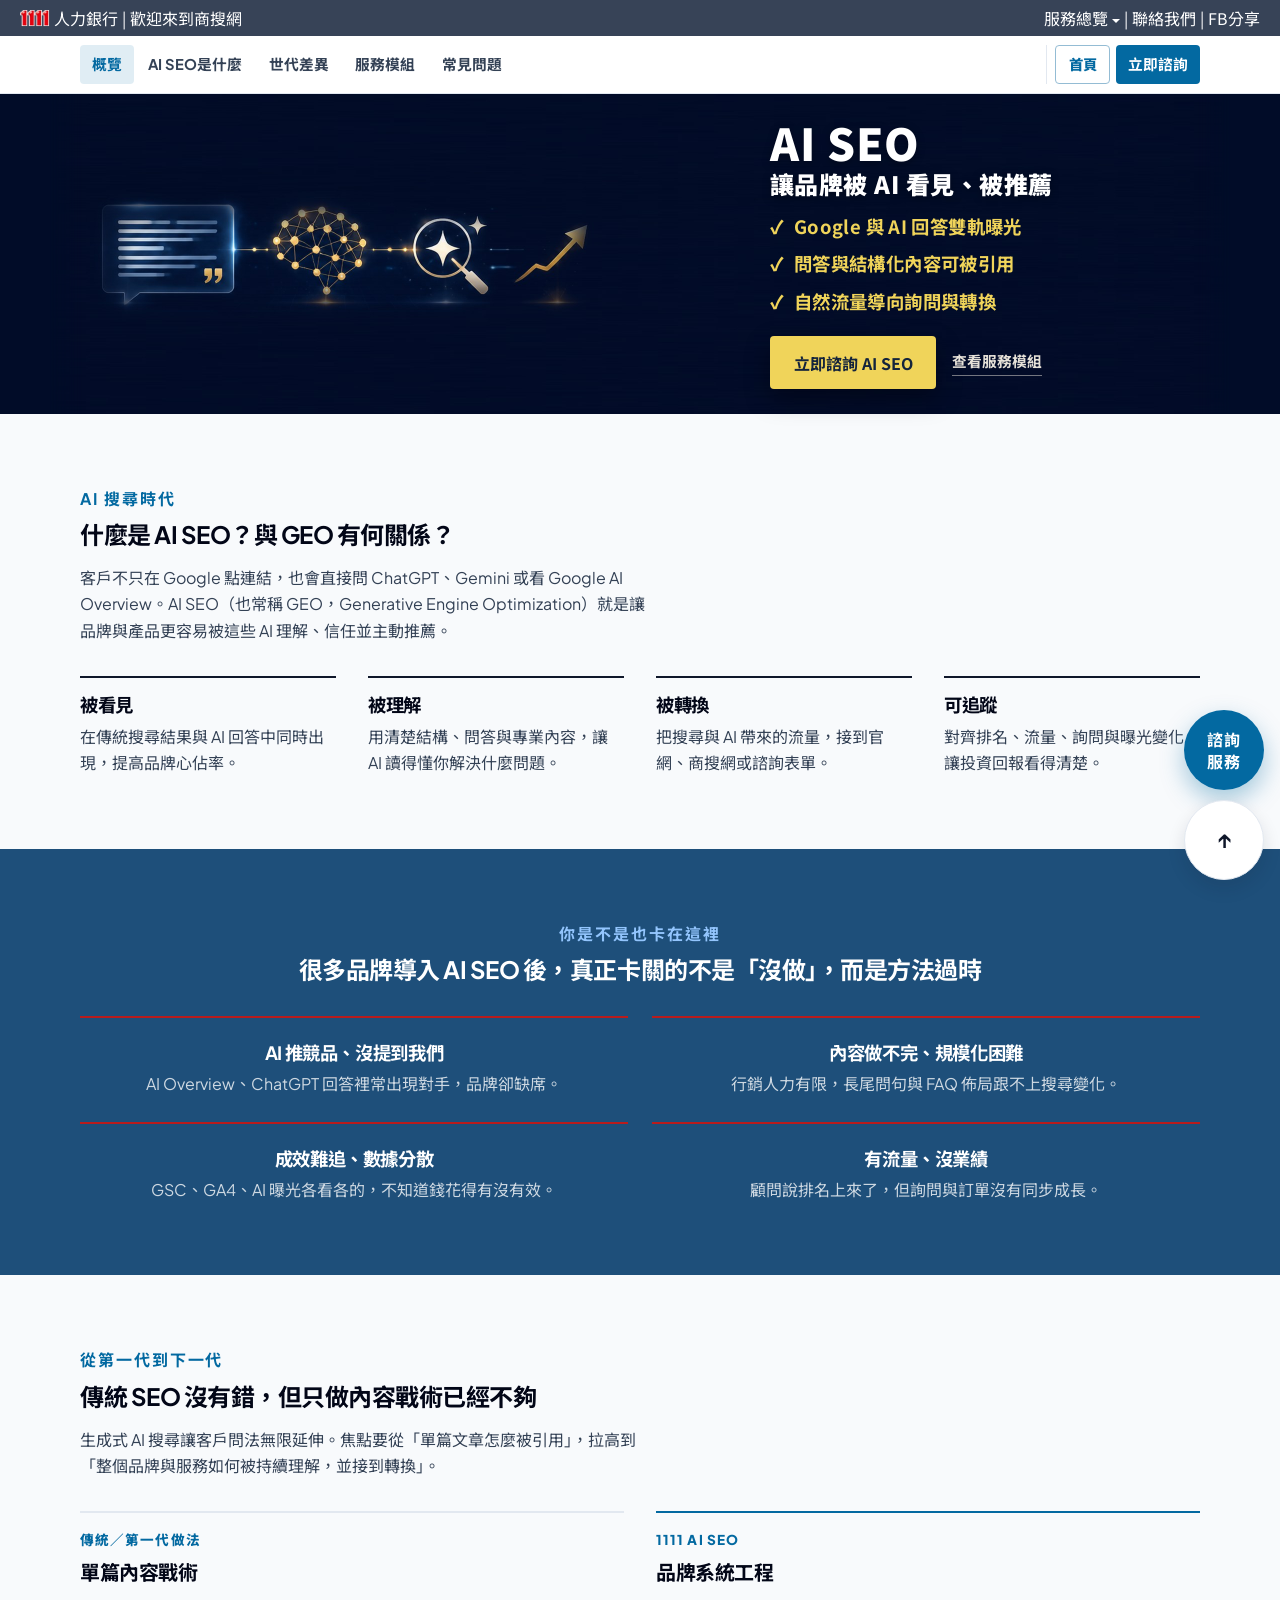
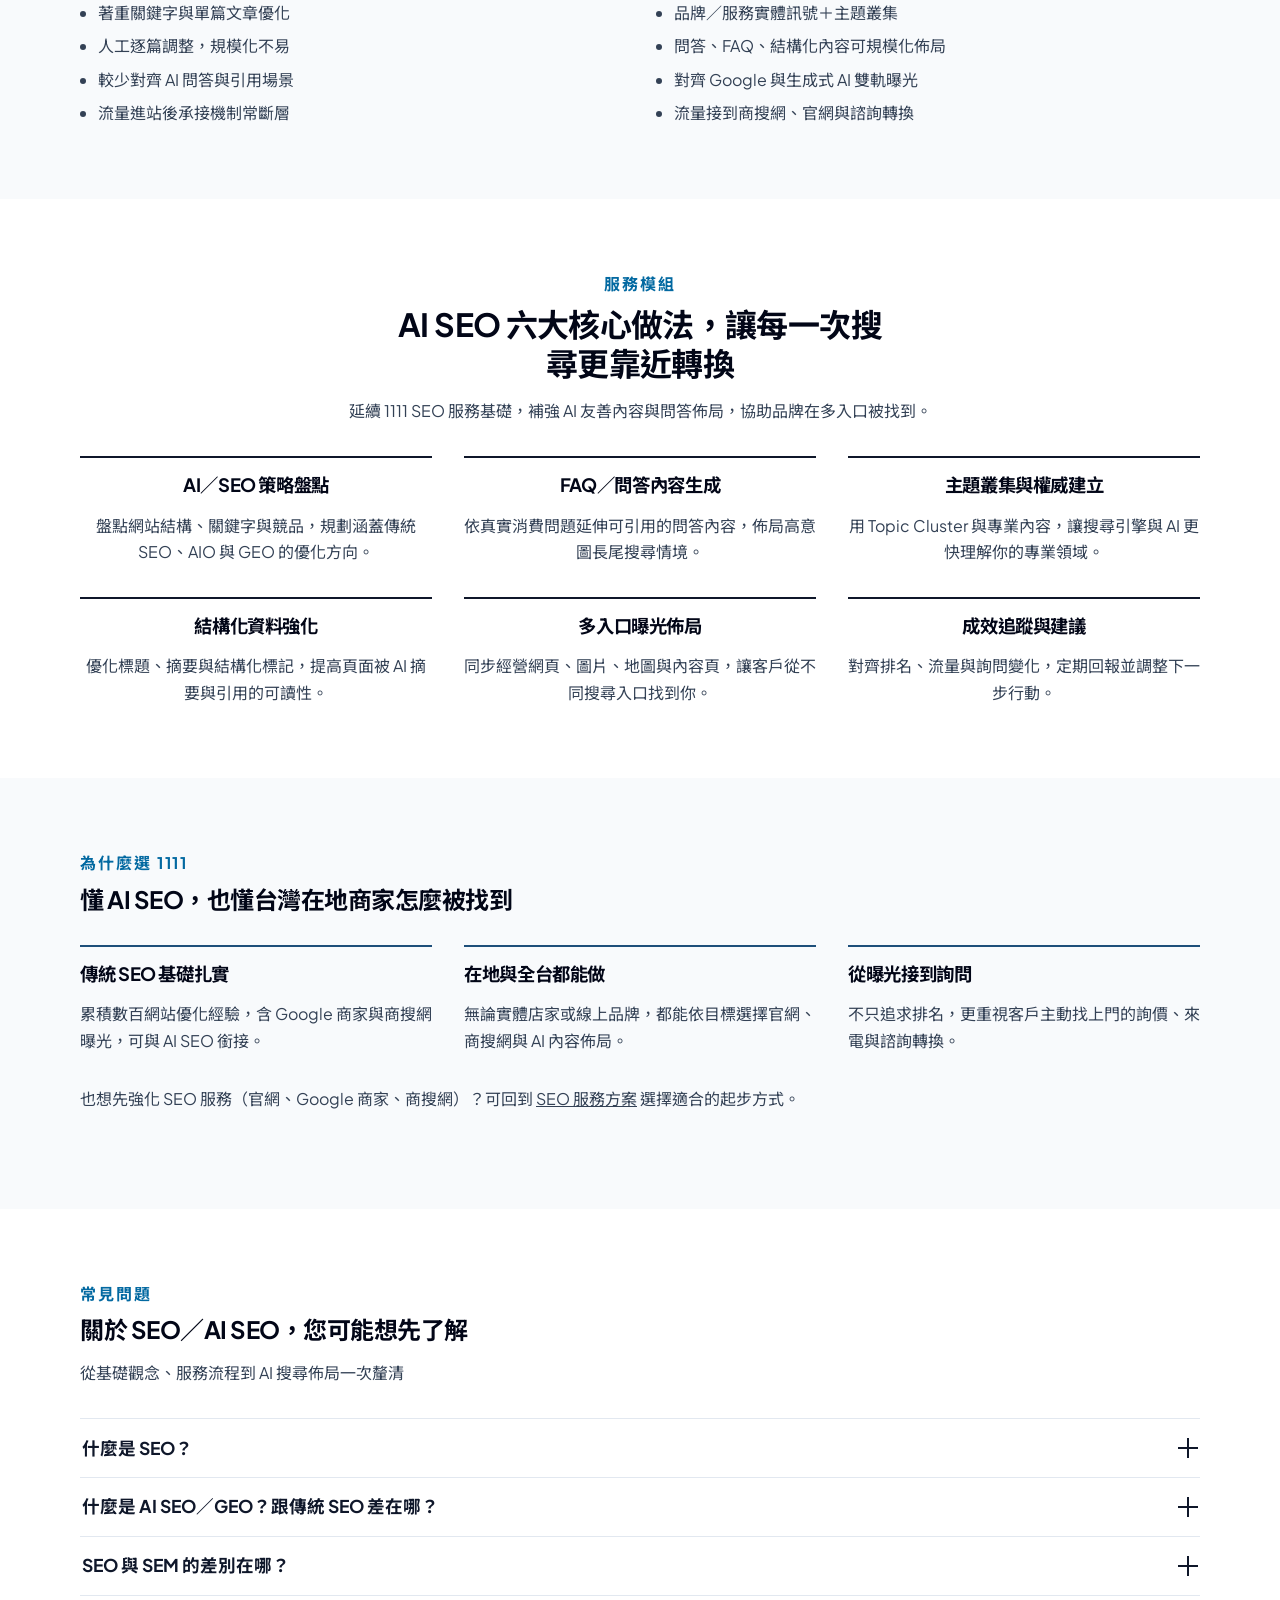
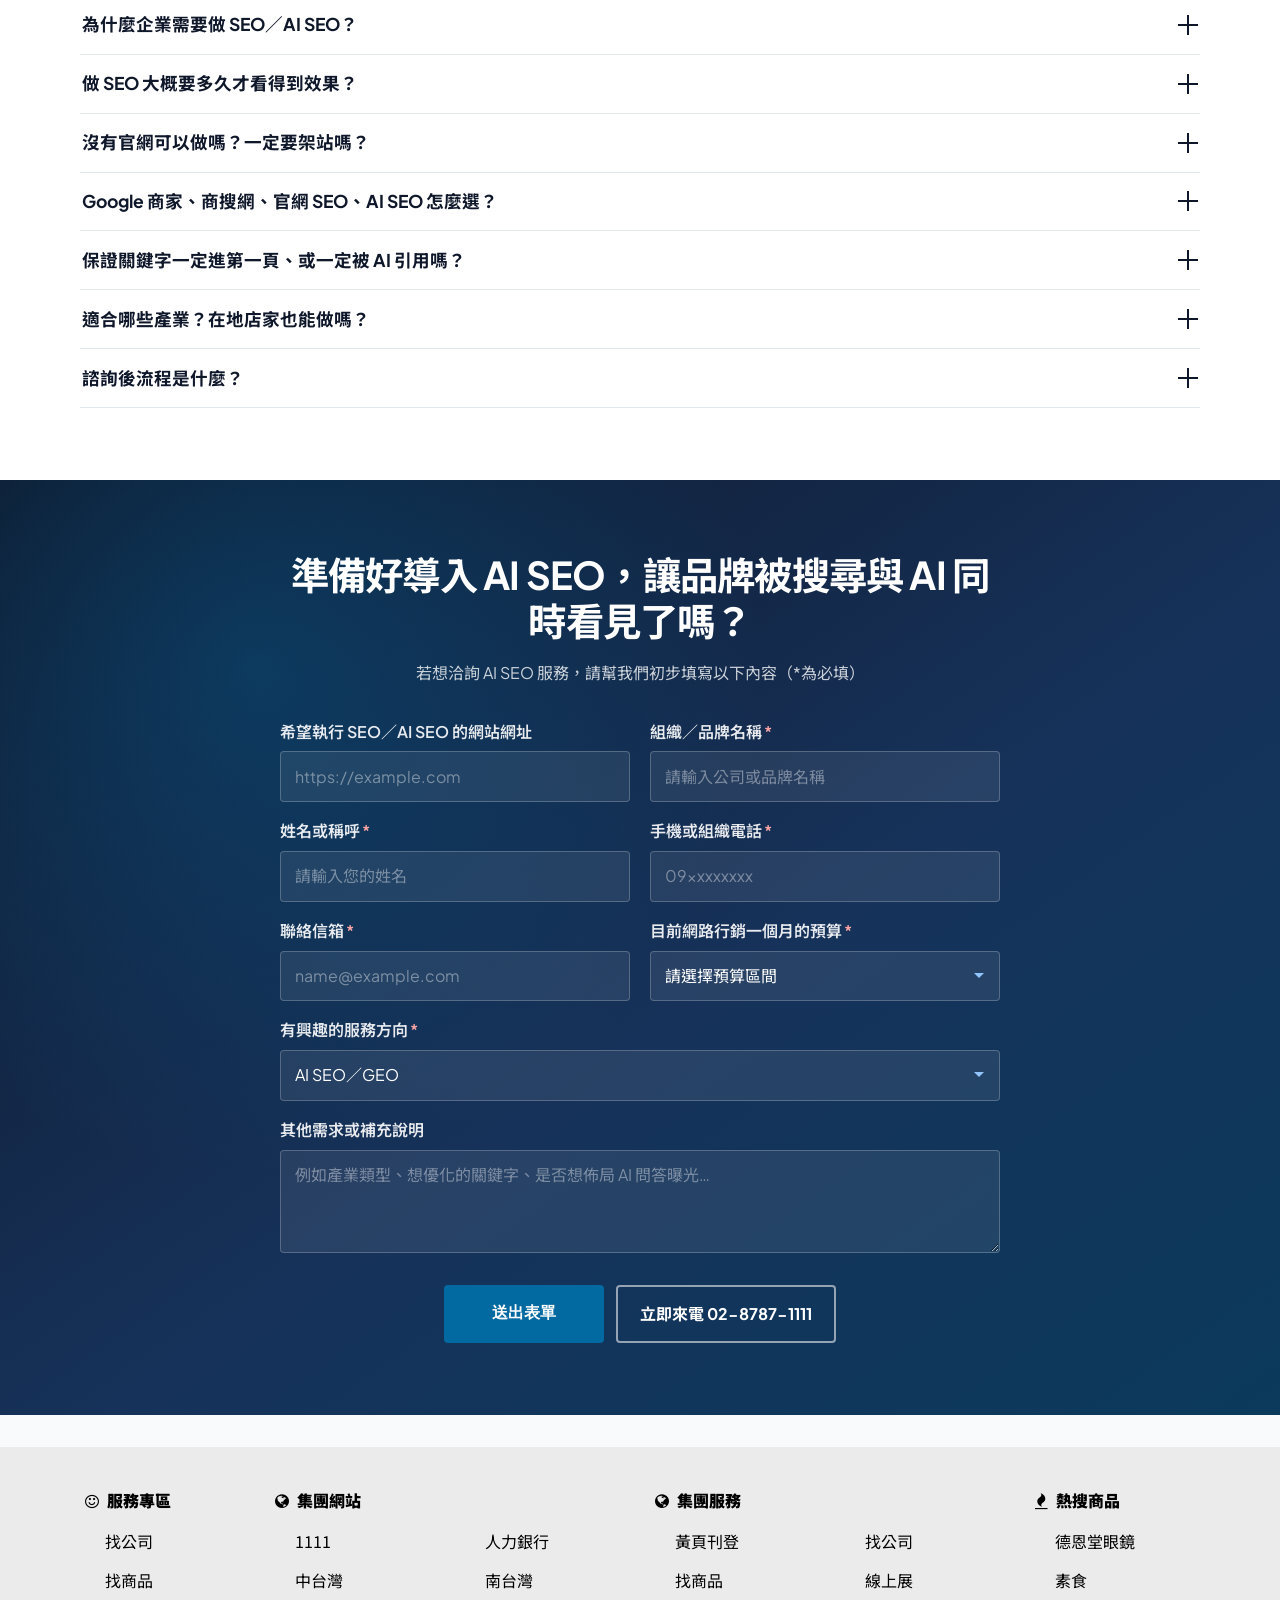
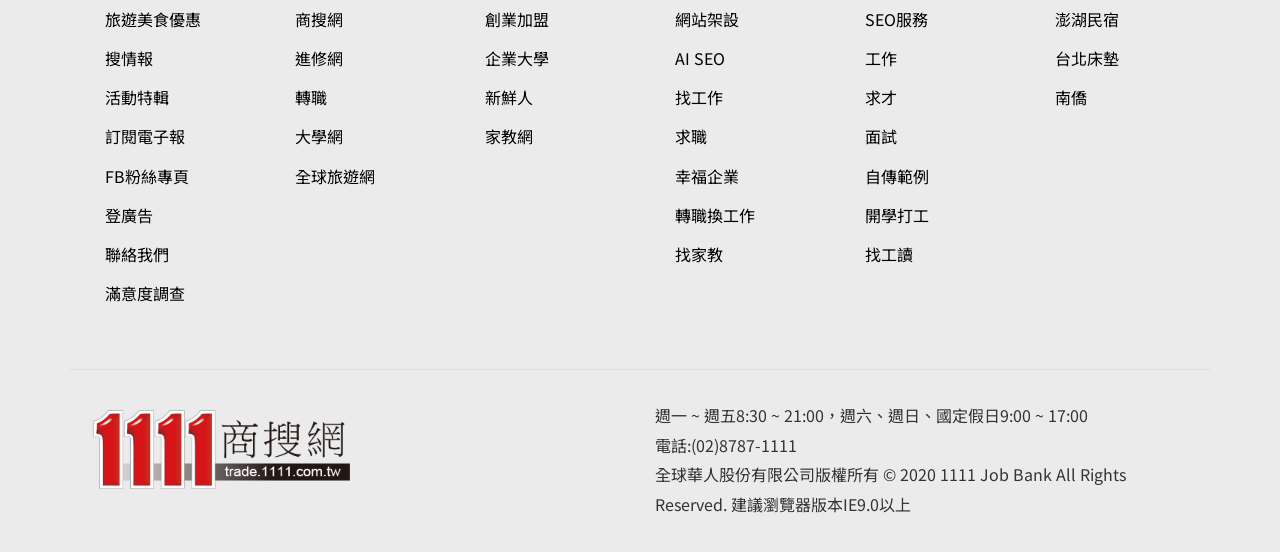
==== ai-seo.html @ 1b48c28c "Restore contact form recipients to Jerry and Tina. Co-authored-by: Cursor <cursoragent@cursor.com>" ====
<!DOCTYPE html>
<html lang="zh-Hant">
<head>
  <meta charset="UTF-8" />
  <meta name="viewport" content="width=device-width, initial-scale=1.0" />
  <title>1111 AI SEO｜讓品牌被 AI 看見、被推薦</title>
  <meta name="description" content="1111 AI SEO 服務：從 Google 搜尋到 ChatGPT、Gemini、AI Overview，協助品牌被理解、被引用與被推薦，並把自然流量轉成詢問與業績。" />
  <meta name="robots" content="index, follow, max-image-preview:large, max-snippet:-1, max-video-preview:-1" />
  <meta name="author" content="1111商搜網" />
  <link rel="canonical" href="https://trade.1111.com.tw/seo/ai-seo.html" />
  <link rel="icon" href="https://trade.1111.com.tw/seo/images/logo-1111.png" type="image/png" />
  <link rel="apple-touch-icon" href="https://trade.1111.com.tw/seo/images/logo-1111.png" />

  <meta property="og:locale" content="zh_TW" />
  <meta property="og:type" content="website" />
  <meta property="og:site_name" content="1111商搜網" />
  <meta property="og:url" content="https://trade.1111.com.tw/seo/ai-seo.html" />
  <meta property="og:title" content="1111 AI SEO｜讓品牌被 AI 看見、被推薦" />
  <meta property="og:description" content="1111 AI SEO 服務：從結構、內容到問答佈局，協助品牌在 AI 搜尋時代持續被理解與推薦。" />
  <meta property="og:image" content="https://trade.1111.com.tw/seo/images/og-aiseo.jpg" />
  <meta property="og:image:width" content="1200" />
  <meta property="og:image:height" content="630" />
  <meta property="og:image:alt" content="1111 AI SEO 服務" />

  <meta name="twitter:card" content="summary_large_image" />
  <meta name="twitter:title" content="1111 AI SEO｜讓品牌被 AI 看見、被推薦" />
  <meta name="twitter:description" content="1111 AI SEO 服務：從結構、內容到問答佈局，協助品牌在 AI 搜尋時代持續被理解與推薦。" />
  <meta name="twitter:image" content="https://trade.1111.com.tw/seo/images/og-aiseo.jpg" />

  <link rel="preconnect" href="https://fonts.googleapis.com" />
  <link rel="preconnect" href="https://fonts.gstatic.com" crossorigin />
  <link href="https://fonts.googleapis.com/css2?family=Noto+Sans+TC:wght@500;700;900&family=Plus+Jakarta+Sans:wght@400;500;600;700;800&display=swap" rel="stylesheet" />
  <link rel="stylesheet" href="https://cdnjs.cloudflare.com/ajax/libs/font-awesome/4.7.0/css/font-awesome.min.css" />
  <link rel="stylesheet" href="https://cdnjs.cloudflare.com/ajax/libs/animate.css/4.1.1/animate.min.css" />
  <link rel="stylesheet" href="css/styles.css?v=20260812-6" />
  <link rel="stylesheet" href="css/1111-chrome.css" />

  <script type="application/ld+json">
  {
    "@context": "https://schema.org",
    "@graph": [
      {
        "@type": "Organization",
        "@id": "https://trade.1111.com.tw/#organization",
        "name": "1111商搜網",
        "alternateName": "全球華人股份有限公司",
        "url": "https://trade.1111.com.tw/",
        "logo": {
          "@type": "ImageObject",
          "url": "https://trade.1111.com.tw/seo/images/1111_trade-black-logo.png"
        },
        "telephone": "+886-2-8787-1111",
        "sameAs": [
          "https://www.facebook.com/trade1111"
        ]
      },
      {
        "@type": "WebPage",
        "@id": "https://trade.1111.com.tw/seo/ai-seo.html#webpage",
        "url": "https://trade.1111.com.tw/seo/ai-seo.html",
        "name": "1111 AI SEO｜讓品牌被 AI 看見、被推薦",
        "description": "1111 AI SEO 服務：從 Google 搜尋到 ChatGPT、Gemini、AI Overview，協助品牌被理解、被引用與被推薦，並把自然流量轉成詢問與業績。",
        "isPartOf": {
          "@type": "WebSite",
          "@id": "https://trade.1111.com.tw/#website",
          "url": "https://trade.1111.com.tw/",
          "name": "1111商搜網"
        },
        "about": { "@id": "https://trade.1111.com.tw/seo/ai-seo.html#service" },
        "primaryImageOfPage": {
          "@type": "ImageObject",
          "url": "https://trade.1111.com.tw/seo/images/og-aiseo.jpg",
          "width": 1200,
          "height": 630
        },
        "inLanguage": "zh-Hant",
        "breadcrumb": { "@id": "https://trade.1111.com.tw/seo/ai-seo.html#breadcrumb" },
        "mainEntity": { "@id": "https://trade.1111.com.tw/seo/ai-seo.html#faq" }
      },
      {
        "@type": "Service",
        "@id": "https://trade.1111.com.tw/seo/ai-seo.html#service",
        "name": "1111 AI SEO 服務",
        "alternateName": ["AI SEO", "GEO", "生成式引擎優化"],
        "serviceType": "AI SEO／生成式引擎優化（GEO）",
        "description": "1111 AI SEO 服務協助品牌在 Google、ChatGPT、Gemini、AI Overview 等管道被理解與推薦，結合傳統 SEO 與問答、主題權威與結構化資料佈局。",
        "provider": { "@id": "https://trade.1111.com.tw/#organization" },
        "areaServed": {
          "@type": "Country",
          "name": "Taiwan"
        },
        "url": "https://trade.1111.com.tw/seo/ai-seo.html"
      },
      {
        "@type": "BreadcrumbList",
        "@id": "https://trade.1111.com.tw/seo/ai-seo.html#breadcrumb",
        "itemListElement": [
          {
            "@type": "ListItem",
            "position": 1,
            "name": "1111商搜網",
            "item": "https://trade.1111.com.tw/"
          },
          {
            "@type": "ListItem",
            "position": 2,
            "name": "SEO服務",
            "item": "https://trade.1111.com.tw/seo/"
          },
          {
            "@type": "ListItem",
            "position": 3,
            "name": "AI SEO",
            "item": "https://trade.1111.com.tw/seo/ai-seo.html"
          }
        ]
      },
      {
        "@type": "FAQPage",
        "@id": "https://trade.1111.com.tw/seo/ai-seo.html#faq",
        "mainEntity": [
          {
            "@type": "Question",
            "name": "什麼是 SEO？",
            "acceptedAnswer": {
              "@type": "Answer",
              "text": "SEO（Search Engine Optimization，搜尋引擎優化）是透過調整網站結構、內容與關鍵字策略，讓潛在客戶在 Google 等搜尋引擎輸入需求時，更容易找到你的網站或商家資訊。目標是提升自然曝光與詢問，而不是只靠付費廣告暫時出現。"
            }
          },
          {
            "@type": "Question",
            "name": "什麼是 AI SEO／GEO？跟傳統 SEO 差在哪？",
            "acceptedAnswer": {
              "@type": "Answer",
              "text": "傳統 SEO 著重 Google 等搜尋結果排名；AI SEO／GEO 則額外關注品牌是否被 ChatGPT、Gemini、Google AI Overview 等生成式回答理解與引用。實務上兩者互補：先打好結構與內容基礎，再補強問答、主題權威與可被 AI 讀懂的格式。"
            }
          },
          {
            "@type": "Question",
            "name": "SEO 與 SEM 的差別在哪？",
            "acceptedAnswer": {
              "@type": "Answer",
              "text": "SEO 著重自然搜尋排名，成效較偏中長期累積；SEM（Search Engine Marketing）通常指搜尋廣告等付費曝光，可較快出現在搜尋結果，但停止投放後流量也容易下降。實務上兩者常互補：SEM 負責短期曝光與測試關鍵字，SEO 負責長期穩定獲客。"
            }
          },
          {
            "@type": "Question",
            "name": "為什麼企業需要做 SEO／AI SEO？",
            "acceptedAnswer": {
              "@type": "Answer",
              "text": "當客戶主動搜尋產品、服務或在地店家時，排名靠前或被 AI 推薦的商家更容易被點擊與諮詢。這能降低對單一廣告渠道的依賴，讓有購買意圖的流量持續進來，也有助品牌建立專業可信度。"
            }
          },
          {
            "@type": "Question",
            "name": "做 SEO 大概要多久才看得到效果？",
            "acceptedAnswer": {
              "@type": "Answer",
              "text": "SEO 屬於中長期經營，多數網站在持續優化後約數週至數個月較容易觀察到排名與流量變化。AI 引用與提及同樣需要內容與結構累積。實際時程會依產業競爭、網站現況與關鍵字難度而異。"
            }
          },
          {
            "@type": "Question",
            "name": "沒有官網可以做嗎？一定要架站嗎？",
            "acceptedAnswer": {
              "@type": "Answer",
              "text": "可以。若尚無官網，可先從 1111 商搜網曝光、Google 商家經營起步；之後有需要再加購網站架設。有官網則能同步做官網 SEO 與 AI 友善內容佈局，讓品牌搜尋與產品關鍵字一起成長。"
            }
          },
          {
            "@type": "Question",
            "name": "Google 商家、商搜網、官網 SEO、AI SEO 怎麼選？",
            "acceptedAnswer": {
              "@type": "Answer",
              "text": "Google 商家偏在地搜尋與地圖曝光；商搜網適合在 1111 生態被潛在客戶找到；官網 SEO 著重站內結構與關鍵字布局；AI SEO 補強生成式搜尋的可理解與可引用性。有實體據點可優先考慮含 Google 商家的方案；想搶 AI 回答能見度則可再評估 AI SEO。不確定時，諮詢後我們會依目標建議。"
            }
          },
          {
            "@type": "Question",
            "name": "保證關鍵字一定進第一頁、或一定被 AI 引用嗎？",
            "acceptedAnswer": {
              "@type": "Answer",
              "text": "部分傳統 SEO 方案會約定一定組數的關鍵字優化，並在雙方確認條件下，保證至少一組進入第一頁。搜尋排名與 AI 引用仍受競爭與演算法影響，實際服務內容與保證範圍以雙方確認為準。我們會先評估可行性，再與您對齊期待。"
            }
          },
          {
            "@type": "Question",
            "name": "適合哪些產業？在地店家也能做嗎？",
            "acceptedAnswer": {
              "@type": "Answer",
              "text": "適用機械設備、餐飲食品、牙醫醫美、運輸租車等多種產業。有實體據點的在地商家也很適合，可透過 Google 商家與在地搜尋曝光，並視需求補強 FAQ／知識型內容，讓附近客戶與 AI 使用者都能找到您。"
            }
          },
          {
            "@type": "Question",
            "name": "諮詢後流程是什麼？",
            "acceptedAnswer": {
              "@type": "Answer",
              "text": "送出表單或來電後，顧問會與您聯繫，了解產業、目標與網站現況，再建議適合的傳統 SEO、AI SEO 或整合方向。確認服務內容後即可進入執行與追蹤階段。"
            }
          }
        ]
      }
    ]
  }
  </script>
</head>
<body>
  <div class="blackbar container-fluid d-block d-sm-none">
    <div class="row justify-content-end align-items-center">
      <ul>
        <li><span><a href="https://trade.1111.com.tw/Login.aspx">會員登入</a></span></li>
        <li><span><a class="dropdown-item disabled">&nbsp;|&nbsp;</a></span></li>
        <li><span><a href="https://trade.1111.com.tw/Reg.aspx">加入會員</a></span></li>
      </ul>
    </div>
  </div>
  <div class="blackbar container-fluid d-none d-sm-block">
    <div class="row justify-content-between align-items-center">
      <p>
        <a href="https://www.1111.com.tw/" title="1111人力銀行" target="_blank" rel="noopener">
          <img src="images/1111_head-logo.png" title="1111人力銀行" alt="1111人力銀行" />
          <span>人力銀行</span>
        </a>
        <span>&nbsp;|&nbsp;歡迎來到<a href="https://trade.1111.com.tw/" target="_self">商搜網</a></span>
      </p>
      <ul>
        <li class="nav-item dropdown">
          <a class="nav-link dropdown-toggle" href="#" id="navbardrop" data-toggle="dropdown" aria-haspopup="true" aria-expanded="false">服務總覽</a>
          <div class="dropdown-menu" aria-labelledby="navbardrop">
            <a class="dropdown-header">商搜推薦</a>
            <a class="dropdown-item" href="https://trade.1111.com.tw/company.aspx">找公司</a>
            <a class="dropdown-item" href="https://trade.1111.com.tw/goods.aspx">找商品</a>
            <a class="dropdown-item" href="https://trade.1111.com.tw/NewsList.aspx">搜情報</a>
            <a class="dropdown-item" href="https://trade.1111.com.tw/Events.aspx">活動特輯</a>
            <a class="dropdown-item" href="https://trade.1111.com.tw/Login.aspx">廠商登入</a>
            <a class="dropdown-item" href="https://trade.1111.com.tw/Reg.aspx">廠商註冊</a>
            <a class="dropdown-item" href="https://www.1111.com.tw/talents/epaper/ePaperIntro.asp?epaperNo=6">訂閱電子報</a>
            <a class="dropdown-item" href="https://docs.google.com/forms/d/1Bm0TAOIRC0gWYsR9g8ffPAaGZcdRbR0TsGsvaoNr2Gg/viewform?c=0&amp;w=1">滿意度調查</a>
            <a class="dropdown-item ad-link" href="https://trade.1111.com.tw/AD/TradeAD_Home1.aspx">登廣告</a>
          </div>
        </li>
        <li>&nbsp;|&nbsp;<span><a href="https://trade.1111.com.tw/ContactUs" target="_self">聯絡我們</a></span></li>
        <li>&nbsp;|&nbsp;<span><a href="javascript:void(0);" id="fb-share" target="_self">FB分享</a></span></li>
      </ul>
    </div>
  </div>

  <nav class="page-nav" aria-label="頁面導覽">
    <div class="page-nav__inner">
      <div class="page-nav__sections" aria-label="本頁區塊">
        <a class="page-nav__link page-nav__link--desktop-only is-active" href="#top">概覽</a>
        <a class="page-nav__link" href="#what">AI SEO是什麼</a>
        <a class="page-nav__link page-nav__link--desktop-only" href="#evolve">世代差異</a>
        <a class="page-nav__link page-nav__link--desktop-only" href="#modules">服務模組</a>
        <a class="page-nav__link" href="#faq">常見問題</a>
      </div>
      <div class="page-nav__aside">
        <a class="page-nav__page" href="index.html">首頁</a>
        <a class="page-nav__link page-nav__link--cta" href="#contact">立即諮詢</a>
      </div>
    </div>
  </nav>

  <section class="hero hero--aiseo" id="top" aria-labelledby="hero-title">
    <div class="hero__frame">
      <div class="hero__visual">
        <img
          class="hero__img"
          src="images/hero-aiseo.jpg"
          alt="1111 AI SEO：讓品牌在Google與AI回答中被看見、被推薦"
          width="2360"
          height="640"
          fetchpriority="high"
          decoding="async"
        />
      </div>
      <div class="hero__copy">
        <h1 id="hero-title" class="animate__animated animate__fadeInDown" style="--animate-duration:0.7s;--animate-delay:0.1s">
          <span class="hero__title-main">AI SEO</span>
          <span class="hero__title-sub">讓品牌被 AI 看見、被推薦</span>
        </h1>
        <ul class="hero__benefits animate__animated animate__fadeInUp" style="--animate-duration:0.7s;--animate-delay:0.25s">
          <li>Google 與 AI 回答雙軌曝光</li>
          <li>問答與結構化內容可被引用</li>
          <li>自然流量導向詢問與轉換</li>
        </ul>
        <div class="hero__cta animate__animated animate__fadeInUp" style="--animate-duration:0.7s;--animate-delay:0.4s">
          <a class="btn btn--primary" href="#contact">立即諮詢 AI SEO</a>
          <a class="hero__cta-link hero__cta-link--desktop-only" href="#modules">查看服務模組</a>
          <a class="hero__cta-link hero__cta-link--mobile-only" href="#faq">常見問題</a>
        </div>
      </div>
    </div>
  </section>

  <section class="section" id="what" aria-labelledby="what-title">
    <div class="container">
      <p class="eyebrow reveal" data-animate="fadeInUp">AI 搜尋時代</p>
      <h2 id="what-title" class="reveal" data-animate="fadeInUp" data-delay="0.08s">什麼是 AI SEO？與 GEO 有何關係？</h2>
      <p class="section__sub reveal" data-animate="fadeInUp" data-delay="0.12s">客戶不只在 Google 點連結，也會直接問 ChatGPT、Gemini 或看 Google AI Overview。AI SEO（也常稱 GEO，Generative Engine Optimization）就是讓品牌與產品更容易被這些 AI 理解、信任並主動推薦。</p>
      <div class="pillars__grid">
        <article class="pillar reveal" data-animate="fadeInUp" data-delay="0s">
          <h3>被看見</h3>
          <p>在傳統搜尋結果與 AI 回答中同時出現，提高品牌心佔率。</p>
        </article>
        <article class="pillar reveal" data-animate="fadeInUp" data-delay="0.1s">
          <h3>被理解</h3>
          <p>用清楚結構、問答與專業內容，讓 AI 讀得懂你解決什麼問題。</p>
        </article>
        <article class="pillar reveal" data-animate="fadeInUp" data-delay="0.2s">
          <h3>被轉換</h3>
          <p>把搜尋與 AI 帶來的流量，接到官網、商搜網或諮詢表單。</p>
        </article>
        <article class="pillar reveal" data-animate="fadeInUp" data-delay="0.3s">
          <h3>可追蹤</h3>
          <p>對齊排名、流量、詢問與曝光變化，讓投資回報看得清楚。</p>
        </article>
      </div>
    </div>
  </section>

  <section class="section logos" id="pain" aria-labelledby="pain-title">
    <div class="container">
      <p class="eyebrow reveal" data-animate="fadeInUp" style="color:#93c5fd">你是不是也卡在這裡</p>
      <h2 id="pain-title" class="reveal" data-animate="fadeInUp" data-delay="0.08s">很多品牌導入 AI SEO 後，真正卡關的不是「沒做」，而是方法過時</h2>
      <div class="pain-grid">
        <article class="pain-card reveal" data-animate="fadeInUp" data-delay="0s">
          <h3>AI 推競品、沒提到我們</h3>
          <p>AI Overview、ChatGPT 回答裡常出現對手，品牌卻缺席。</p>
        </article>
        <article class="pain-card reveal" data-animate="fadeInUp" data-delay="0.08s">
          <h3>內容做不完、規模化困難</h3>
          <p>行銷人力有限，長尾問句與 FAQ 佈局跟不上搜尋變化。</p>
        </article>
        <article class="pain-card reveal" data-animate="fadeInUp" data-delay="0.16s">
          <h3>成效難追、數據分散</h3>
          <p>GSC、GA4、AI 曝光各看各的，不知道錢花得有沒有效。</p>
        </article>
        <article class="pain-card reveal" data-animate="fadeInUp" data-delay="0.24s">
          <h3>有流量、沒業績</h3>
          <p>顧問說排名上來了，但詢問與訂單沒有同步成長。</p>
        </article>
      </div>
    </div>
  </section>

  <section class="section section--desktop-only" id="evolve" aria-labelledby="evolve-title">
    <div class="container">
      <p class="eyebrow reveal" data-animate="fadeInUp">從第一代到下一代</p>
      <h2 id="evolve-title" class="reveal" data-animate="fadeInUp" data-delay="0.08s">傳統 SEO 沒有錯，但只做內容戰術已經不夠</h2>
      <p class="section__sub reveal" data-animate="fadeInUp" data-delay="0.12s">生成式 AI 搜尋讓客戶問法無限延伸。焦點要從「單篇文章怎麼被引用」，拉高到「整個品牌與服務如何被持續理解，並接到轉換」。</p>
      <div class="compare">
        <div class="compare__col reveal" data-animate="fadeInUp" data-delay="0s">
          <p class="compare__label">傳統／第一代做法</p>
          <h3>單篇內容戰術</h3>
          <ul>
            <li>著重關鍵字與單篇文章優化</li>
            <li>人工逐篇調整，規模化不易</li>
            <li>較少對齊 AI 問答與引用場景</li>
            <li>流量進站後承接機制常斷層</li>
          </ul>
        </div>
        <div class="compare__col compare__col--next reveal" data-animate="fadeInUp" data-delay="0.1s">
          <p class="compare__label">1111 AI SEO</p>
          <h3>品牌系統工程</h3>
          <ul>
            <li>品牌／服務實體訊號＋主題叢集</li>
            <li>問答、FAQ、結構化內容可規模化佈局</li>
            <li>對齊 Google 與生成式 AI 雙軌曝光</li>
            <li>流量接到商搜網、官網與諮詢轉換</li>
          </ul>
        </div>
      </div>
    </div>
  </section>

  <section class="section stats section--desktop-only" id="modules" aria-labelledby="modules-title">
    <div class="container">
      <p class="eyebrow reveal" data-animate="fadeInUp">服務模組</p>
      <h2 id="modules-title" class="reveal" data-animate="fadeInUp" data-delay="0.08s">AI SEO 六大核心做法，讓每一次搜尋更靠近轉換</h2>
      <p class="section__sub reveal" data-animate="fadeInUp" data-delay="0.12s">延續 1111 SEO 服務基礎，補強 AI 友善內容與問答佈局，協助品牌在多入口被找到。</p>
      <div class="module-grid">
        <article class="module reveal" data-animate="fadeInUp" data-delay="0s">
          <h3>AI／SEO 策略盤點</h3>
          <p>盤點網站結構、關鍵字與競品，規劃涵蓋傳統 SEO、AIO 與 GEO 的優化方向。</p>
        </article>
        <article class="module reveal" data-animate="fadeInUp" data-delay="0.06s">
          <h3>FAQ／問答內容生成</h3>
          <p>依真實消費問題延伸可引用的問答內容，佈局高意圖長尾搜尋情境。</p>
        </article>
        <article class="module reveal" data-animate="fadeInUp" data-delay="0.12s">
          <h3>主題叢集與權威建立</h3>
          <p>用 Topic Cluster 與專業內容，讓搜尋引擎與 AI 更快理解你的專業領域。</p>
        </article>
        <article class="module reveal" data-animate="fadeInUp" data-delay="0.18s">
          <h3>結構化資料強化</h3>
          <p>優化標題、摘要與結構化標記，提高頁面被 AI 摘要與引用的可讀性。</p>
        </article>
        <article class="module reveal" data-animate="fadeInUp" data-delay="0.24s">
          <h3>多入口曝光佈局</h3>
          <p>同步經營網頁、圖片、地圖與內容頁，讓客戶從不同搜尋入口找到你。</p>
        </article>
        <article class="module reveal" data-animate="fadeInUp" data-delay="0.3s">
          <h3>成效追蹤與建議</h3>
          <p>對齊排名、流量與詢問變化，定期回報並調整下一步行動。</p>
        </article>
      </div>
    </div>
  </section>

  <section class="section section--desktop-only" id="why" aria-labelledby="why-title">
    <div class="container">
      <p class="eyebrow reveal" data-animate="fadeInUp">為什麼選 1111</p>
      <h2 id="why-title" class="reveal" data-animate="fadeInUp" data-delay="0.08s">懂 AI SEO，也懂台灣在地商家怎麼被找到</h2>
      <div class="why-grid">
        <article class="why-item reveal" data-animate="fadeInUp" data-delay="0s">
          <h3>傳統 SEO 基礎扎實</h3>
          <p>累積數百網站優化經驗，含 Google 商家與商搜網曝光，可與 AI SEO 銜接。</p>
        </article>
        <article class="why-item reveal" data-animate="fadeInUp" data-delay="0.1s">
          <h3>在地與全台都能做</h3>
          <p>無論實體店家或線上品牌，都能依目標選擇官網、商搜網與 AI 內容佈局。</p>
        </article>
        <article class="why-item reveal" data-animate="fadeInUp" data-delay="0.2s">
          <h3>從曝光接到詢問</h3>
          <p>不只追求排名，更重視客戶主動找上門的詢價、來電與諮詢轉換。</p>
        </article>
      </div>
      <p class="plans__footnote reveal" data-animate="fadeInUp" style="margin-top:2rem">
        也想先強化 SEO 服務（官網、Google 商家、商搜網）？可回到
        <a href="index.html#plans">SEO 服務方案</a>
        選擇適合的起步方式。
      </p>
    </div>
  </section>

  <section class="section faq" id="faq" aria-labelledby="faq-title">
    <div class="container">
      <p class="eyebrow reveal" data-animate="fadeInUp">常見問題</p>
      <h2 id="faq-title" class="reveal" data-animate="fadeInUp" data-delay="0.08s">關於 SEO／AI SEO，您可能想先了解</h2>
      <p class="section__sub reveal" data-animate="fadeInUp" data-delay="0.12s">從基礎觀念、服務流程到 AI 搜尋佈局一次釐清</p>

      <div class="faq__list reveal" data-animate="fadeInUp" data-delay="0.16s" data-accordion>
        <div class="faq__item">
          <h3 class="faq__q">
            <button type="button" class="faq__btn" id="faq-btn-1" aria-expanded="false" aria-controls="faq-panel-1">
              <span>什麼是 SEO？</span>
              <span class="faq__icon" aria-hidden="true"></span>
            </button>
          </h3>
          <div class="faq__panel" id="faq-panel-1" role="region" aria-labelledby="faq-btn-1" hidden>
            <div class="faq__a">
              <p>SEO（Search Engine Optimization，搜尋引擎優化）是透過調整網站結構、內容與關鍵字策略，讓潛在客戶在 Google 等搜尋引擎輸入需求時，更容易找到你的網站或商家資訊。目標是提升自然曝光與詢問，而不是只靠付費廣告暫時出現。</p>
            </div>
          </div>
        </div>

        <div class="faq__item">
          <h3 class="faq__q">
            <button type="button" class="faq__btn" id="faq-btn-2" aria-expanded="false" aria-controls="faq-panel-2">
              <span>什麼是 AI SEO／GEO？跟傳統 SEO 差在哪？</span>
              <span class="faq__icon" aria-hidden="true"></span>
            </button>
          </h3>
          <div class="faq__panel" id="faq-panel-2" role="region" aria-labelledby="faq-btn-2" hidden>
            <div class="faq__a">
              <p>傳統 SEO 著重 Google 等搜尋結果排名；AI SEO／GEO 則額外關注品牌是否被 ChatGPT、Gemini、Google AI Overview 等生成式回答理解與引用。實務上兩者互補：先打好結構與內容基礎，再補強問答、主題權威與可被 AI 讀懂的格式。</p>
            </div>
          </div>
        </div>

        <div class="faq__item">
          <h3 class="faq__q">
            <button type="button" class="faq__btn" id="faq-btn-3" aria-expanded="false" aria-controls="faq-panel-3">
              <span>SEO 與 SEM 的差別在哪？</span>
              <span class="faq__icon" aria-hidden="true"></span>
            </button>
          </h3>
          <div class="faq__panel" id="faq-panel-3" role="region" aria-labelledby="faq-btn-3" hidden>
            <div class="faq__a">
              <p>SEO 著重自然搜尋排名，成效較偏中長期累積；SEM（Search Engine Marketing）通常指搜尋廣告等付費曝光，可較快出現在搜尋結果，但停止投放後流量也容易下降。實務上兩者常互補：SEM 負責短期曝光與測試關鍵字，SEO 負責長期穩定獲客。</p>
            </div>
          </div>
        </div>

        <div class="faq__item">
          <h3 class="faq__q">
            <button type="button" class="faq__btn" id="faq-btn-4" aria-expanded="false" aria-controls="faq-panel-4">
              <span>為什麼企業需要做 SEO／AI SEO？</span>
              <span class="faq__icon" aria-hidden="true"></span>
            </button>
          </h3>
          <div class="faq__panel" id="faq-panel-4" role="region" aria-labelledby="faq-btn-4" hidden>
            <div class="faq__a">
              <p>當客戶主動搜尋產品、服務或在地店家時，排名靠前或被 AI 推薦的商家更容易被點擊與諮詢。這能降低對單一廣告渠道的依賴，讓有購買意圖的流量持續進來，也有助品牌建立專業可信度。</p>
            </div>
          </div>
        </div>

        <div class="faq__item">
          <h3 class="faq__q">
            <button type="button" class="faq__btn" id="faq-btn-5" aria-expanded="false" aria-controls="faq-panel-5">
              <span>做 SEO 大概要多久才看得到效果？</span>
              <span class="faq__icon" aria-hidden="true"></span>
            </button>
          </h3>
          <div class="faq__panel" id="faq-panel-5" role="region" aria-labelledby="faq-btn-5" hidden>
            <div class="faq__a">
              <p>SEO 屬於中長期經營，多數網站在持續優化後約數週至數個月較容易觀察到排名與流量變化。AI 引用與提及同樣需要內容與結構累積。實際時程會依產業競爭、網站現況與關鍵字難度而異。</p>
            </div>
          </div>
        </div>

        <div class="faq__item">
          <h3 class="faq__q">
            <button type="button" class="faq__btn" id="faq-btn-6" aria-expanded="false" aria-controls="faq-panel-6">
              <span>沒有官網可以做嗎？一定要架站嗎？</span>
              <span class="faq__icon" aria-hidden="true"></span>
            </button>
          </h3>
          <div class="faq__panel" id="faq-panel-6" role="region" aria-labelledby="faq-btn-6" hidden>
            <div class="faq__a">
              <p>可以。若尚無官網，可先從 1111 商搜網曝光、Google 商家經營起步；之後有需要再加購網站架設。有官網則能同步做官網 SEO 與 AI 友善內容佈局，讓品牌搜尋與產品關鍵字一起成長。</p>
            </div>
          </div>
        </div>

        <div class="faq__item">
          <h3 class="faq__q">
            <button type="button" class="faq__btn" id="faq-btn-7" aria-expanded="false" aria-controls="faq-panel-7">
              <span>Google 商家、商搜網、官網 SEO、AI SEO 怎麼選？</span>
              <span class="faq__icon" aria-hidden="true"></span>
            </button>
          </h3>
          <div class="faq__panel" id="faq-panel-7" role="region" aria-labelledby="faq-btn-7" hidden>
            <div class="faq__a">
              <p>Google 商家偏在地搜尋與地圖曝光；商搜網適合在 1111 生態被潛在客戶找到；官網 SEO 著重站內結構與關鍵字布局；AI SEO 補強生成式搜尋的可理解與可引用性。有實體據點可優先考慮含 Google 商家的方案；想搶 AI 回答能見度則可再評估 AI SEO。不確定時，諮詢後我們會依目標建議。</p>
            </div>
          </div>
        </div>

        <div class="faq__item">
          <h3 class="faq__q">
            <button type="button" class="faq__btn" id="faq-btn-8" aria-expanded="false" aria-controls="faq-panel-8">
              <span>保證關鍵字一定進第一頁、或一定被 AI 引用嗎？</span>
              <span class="faq__icon" aria-hidden="true"></span>
            </button>
          </h3>
          <div class="faq__panel" id="faq-panel-8" role="region" aria-labelledby="faq-btn-8" hidden>
            <div class="faq__a">
              <p>部分傳統 SEO 方案會約定一定組數的關鍵字優化，並在雙方確認條件下，保證至少一組進入第一頁。搜尋排名與 AI 引用仍受競爭與演算法影響，實際服務內容與保證範圍以雙方確認為準。我們會先評估可行性，再與您對齊期待。</p>
            </div>
          </div>
        </div>

        <div class="faq__item">
          <h3 class="faq__q">
            <button type="button" class="faq__btn" id="faq-btn-10" aria-expanded="false" aria-controls="faq-panel-10">
              <span>適合哪些產業？在地店家也能做嗎？</span>
              <span class="faq__icon" aria-hidden="true"></span>
            </button>
          </h3>
          <div class="faq__panel" id="faq-panel-10" role="region" aria-labelledby="faq-btn-10" hidden>
            <div class="faq__a">
              <p>適用機械設備、餐飲食品、牙醫醫美、運輸租車等多種產業。有實體據點的在地商家也很適合，可透過 Google 商家與在地搜尋曝光，並視需求補強 FAQ／知識型內容，讓附近客戶與 AI 使用者都能找到您。</p>
            </div>
          </div>
        </div>

        <div class="faq__item">
          <h3 class="faq__q">
            <button type="button" class="faq__btn" id="faq-btn-11" aria-expanded="false" aria-controls="faq-panel-11">
              <span>諮詢後流程是什麼？</span>
              <span class="faq__icon" aria-hidden="true"></span>
            </button>
          </h3>
          <div class="faq__panel" id="faq-panel-11" role="region" aria-labelledby="faq-btn-11" hidden>
            <div class="faq__a">
              <p>送出表單或來電後，顧問會與您聯繫，了解產業、目標與網站現況，再建議適合的傳統 SEO、AI SEO 或整合方向。確認服務內容後即可進入執行與追蹤階段。</p>
            </div>
          </div>
        </div>
      </div>
    </div>
  </section>

  <section class="section cta" id="contact" aria-labelledby="cta-title">
    <div class="container cta__inner reveal" data-animate="fadeIn" data-duration="0.65s">
      <h2 id="cta-title">準備好導入 AI SEO，讓品牌被搜尋與 AI 同時看見了嗎？</h2>
      <p class="cta__lead">若想洽詢 AI SEO 服務，請幫我們初步填寫以下內容（*為必填）</p>

      <form class="contact-form" id="contact-form" action="https://formsubmit.co/ajax/jerrywangtc@staff.1111.com.tw" method="POST" novalidate>
        <input type="hidden" name="_subject" value="【1111 AI SEO】網站諮詢表單" />
        <input type="hidden" name="_cc" value="tinapeng@staff.1111.com.tw" />
        <input type="hidden" name="_template" value="table" />
        <input type="text" name="_honey" class="hp" tabindex="-1" autocomplete="off" aria-hidden="true" />

        <div class="contact-form__grid">
          <div class="field">
            <label for="website">希望執行 SEO／AI SEO 的網站網址</label>
            <input id="website" name="網站網址" type="url" placeholder="https://example.com" autocomplete="url" />
          </div>
          <div class="field">
            <label for="company">組織／品牌名稱<span aria-hidden="true">*</span></label>
            <input id="company" name="組織／品牌名稱" type="text" required autocomplete="organization" placeholder="請輸入公司或品牌名稱" />
          </div>
          <div class="field">
            <label for="name">姓名或稱呼<span aria-hidden="true">*</span></label>
            <input id="name" name="姓名" type="text" required autocomplete="name" placeholder="請輸入您的姓名" />
          </div>
          <div class="field">
            <label for="phone">手機或組織電話<span aria-hidden="true">*</span></label>
            <input id="phone" name="電話" type="tel" required autocomplete="tel" placeholder="09xxxxxxxx" />
          </div>
          <div class="field">
            <label for="email">聯絡信箱<span aria-hidden="true">*</span></label>
            <input id="email" name="email" type="email" required autocomplete="email" placeholder="name@example.com" />
          </div>
          <div class="field">
            <label for="budget">目前網路行銷一個月的預算<span aria-hidden="true">*</span></label>
            <select id="budget" name="每月預算" required>
              <option value="" disabled selected>請選擇預算區間</option>
              <option value="未定">尚未確定</option>
              <option value="1-5萬">1-5 萬</option>
              <option value="5-10萬">5–10 萬</option>
              <option value="10萬以上">10 萬以上</option>
            </select>
          </div>
          <div class="field field--full">
            <label for="interest">有興趣的服務方向<span aria-hidden="true">*</span></label>
            <select id="interest" name="服務方向" required>
              <option value="" disabled>請選擇</option>
              <option value="AI SEO／GEO" selected>AI SEO／GEO</option>
              <option value="在地曝光方案">在地曝光方案（商搜網＋Google 商家）</option>
              <option value="官網＋在地方案">官網＋在地方案</option>
              <option value="全方位整合方案">全方位整合方案</option>
              <option value="商搜網曝光方案">商搜網曝光方案</option>
              <option value="官網成長方案">官網成長方案</option>
              <option value="網站架設方案">網站架設方案</option>
              <option value="尚不確定">尚不確定，想先諮詢</option>
            </select>
          </div>
          <div class="field field--full">
            <label for="message">其他需求或補充說明</label>
            <textarea id="message" name="補充說明" rows="3" placeholder="例如產業類型、想優化的關鍵字、是否想佈局 AI 問答曝光…"></textarea>
          </div>
        </div>

        <p class="contact-form__error" id="contact-error" hidden role="alert"></p>

        <div class="contact-form__actions">
          <button class="btn btn--primary" type="submit" id="contact-submit">送出表單</button>
          <a class="btn btn--ghost" href="tel:0287871111">立即來電 02-8787-1111</a>
        </div>
      </form>

      <div class="contact-success" id="contact-success" hidden>
        <h3>感謝您的諮詢！</h3>
        <p>我們已收到您的資料，顧問將盡快與您聯繫，協助評估關鍵字與適合方案。</p>
        <a class="btn btn--ghost" href="#modules">查看服務模組</a>
      </div>
    </div>
  </section>

  <!-- Footer from trade.1111.com.tw -->
  <footer class="trade-footer d-flex justify-content-center mt-auto">
    <div class="container">
      <div class="row">
        <div class="col-12 col-sm-6 col-md-2">
          <div class="title"><i class="fa fa-smile-o" aria-hidden="true"></i>服務專區</div>
          <div class="row">
            <div class="col-6 col-sm-6 col-md-12">
              <span><a href="https://trade.1111.com.tw/company.aspx" target="_blank" rel="noopener">找公司</a></span>
            </div>
            <div class="col-6 col-sm-6 col-md-12">
              <span><a href="https://trade.1111.com.tw/goods.aspx" target="_blank" rel="noopener">找商品</a></span>
            </div>
            <div class="col-6 col-sm-6 col-md-12">
              <span><a href="https://trade.1111.com.tw/Tour" target="_blank" rel="noopener">旅遊美食優惠</a></span>
            </div>
            <div class="col-6 col-sm-6 col-md-12">
              <span><a href="https://trade.1111.com.tw/NewsList.aspx" target="_blank" rel="noopener">搜情報</a></span>
            </div>
            <div class="col-6 col-sm-6 col-md-12">
              <span><a href="https://trade.1111.com.tw/Events.aspx" target="_blank" rel="noopener">活動特輯</a></span>
            </div>
            <div class="col-6 col-sm-6 col-md-12">
              <span><a href="https://www.1111.com.tw/talents/epaper/ePaperIntro.asp?epaperNo=6" target="_blank" rel="noopener">訂閱電子報</a></span>
            </div>
            <div class="col-6 col-sm-6 col-md-12">
              <span><a href="https://www.facebook.com/trade1111" target="_blank" rel="noopener">FB粉絲專頁</a></span>
            </div>
            <div class="col-6 col-sm-6 col-md-12">
              <span><a href="https://trade.1111.com.tw/AD/TradeAD_Home1.aspx" target="_blank" rel="noopener">登廣告</a></span>
            </div>
            <div class="col-6 col-sm-6 col-md-12">
              <span><a href="https://trade.1111.com.tw/ContactUs" target="_blank" rel="noopener">聯絡我們</a></span>
            </div>
            <div class="col-6 col-sm-6 col-md-12">
              <span><a href="https://docs.google.com/forms/d/1Bm0TAOIRC0gWYsR9g8ffPAaGZcdRbR0TsGsvaoNr2Gg/viewform?c=0&amp;w=1" target="_blank" rel="noopener">滿意度調查</a></span>
            </div>
          </div>
        </div>
        <div class="col-12 col-sm-6 col-md-4">
          <div class="title"><i class="fa fa-globe" aria-hidden="true"></i>集團網站</div>
          <div class="row">
            <div class="col-6">
              <span><a href="https://www.1111.com.tw" target="_blank" rel="noopener">1111</a></span>
            </div>
            <div class="col-6">
              <span><a href="https://www.1111.com.tw" target="_blank" rel="noopener">人力銀行</a></span>
            </div>
            <div class="col-6">
              <span><a href="https://www.1111tc.com.tw/" target="_blank" rel="noopener">中台灣</a></span>
            </div>
            <div class="col-6">
              <span><a href="https://www.1111job.com.tw/index.asp" target="_blank" rel="noopener">南台灣</a></span>
            </div>
            <div class="col-6">
              <span><a href="https://trade.1111.com.tw/" target="_self">商搜網</a></span>
            </div>
            <div class="col-6">
              <span><a href="https://www.1111boss.com.tw" target="_blank" rel="noopener">創業加盟</a></span>
            </div>
            <div class="col-6">
              <span><a href="https://www.1111edu.com.tw/" target="_blank" rel="noopener">進修網</a></span>
            </div>
            <div class="col-6">
              <span><a href="https://www.ceu.org.tw/" target="_blank" rel="noopener">企業大學</a></span>
            </div>
            <div class="col-6">
              <span><a href="https://www.1111transfer.com.tw/" target="_blank" rel="noopener">轉職</a></span>
            </div>
            <div class="col-6">
              <span><a href="https://www.1111.com.tw/zone/school_fresh/" target="_blank" rel="noopener">新鮮人</a></span>
            </div>
            <div class="col-6">
              <span><a href="https://university.1111.com.tw/Default.aspx" target="_blank" rel="noopener">大學網</a></span>
            </div>
            <div class="col-6">
              <span><a href="https://tutor.1111.com.tw/" target="_blank" rel="noopener">家教網</a></span>
            </div>
            <div class="col-6">
              <span><a href="https://travel.1111.com.tw/" target="_blank" rel="noopener">全球旅遊網</a></span>
            </div>
          </div>
        </div>
        <div class="col-12 col-sm-6 col-md-4">
          <div class="title"><i class="fa fa-globe" aria-hidden="true"></i>集團服務</div>
          <div class="row">
            <div class="col-6">
              <span><a href="https://trade.1111.com.tw/RegGo.aspx" target="_blank" rel="noopener">黃頁刊登</a></span>
            </div>
            <div class="col-6">
              <span><a href="https://trade.1111.com.tw/company.aspx" target="_blank" rel="noopener">找公司</a></span>
            </div>
            <div class="col-6">
              <span><a href="https://trade.1111.com.tw/goods.aspx" target="_blank" rel="noopener">找商品</a></span>
            </div>
            <div class="col-6">
              <span><a href="https://trade.1111.com.tw/Events.aspx" target="_blank" rel="noopener">線上展</a></span>
            </div>
            <div class="col-6">
              <span><a href="http://aaa0540000104170.sub.redwall.com.tw/" target="_blank" rel="noopener">網站架設</a></span>
            </div>
            <div class="col-6">
              <span><a href="./" target="_self">SEO服務</a></span>
            </div>
            <div class="col-6">
              <span><a href="ai-seo.html" target="_self">AI SEO</a></span>
            </div>
            <div class="col-6">
              <span><a href="https://www.1111.com.tw/" target="_blank" rel="noopener">工作</a></span>
            </div>
            <div class="col-6">
              <span><a href="https://www.1111.com.tw/" target="_blank" rel="noopener">找工作</a></span>
            </div>
            <div class="col-6">
              <span><a href="https://recruit.1111.com.tw/" target="_blank" rel="noopener">求才</a></span>
            </div>
            <div class="col-6">
              <span><a href="https://www.1111.com.tw/" target="_blank" rel="noopener">求職</a></span>
            </div>
            <div class="col-6">
              <span><a href="https://www.1111.com.tw/1000w/fanshome/discuss.asp?cat=fans" target="_blank" rel="noopener">面試</a></span>
            </div>
            <div class="col-6">
              <span><a href="https://happiness.1111.com.tw/" target="_blank" rel="noopener">幸福企業</a></span>
            </div>
            <div class="col-6">
              <span><a href="https://www.1111.com.tw/careermaster/autobi/" target="_blank" rel="noopener">自傳範例</a></span>
            </div>
            <div class="col-6">
              <span><a href="https://www.1111transfer.com.tw/" target="_blank" rel="noopener">轉職換工作</a></span>
            </div>
            <div class="col-6">
              <span><a href="https://parttime.1111.com.tw/16sp/topicjob/index.asp" target="_blank" rel="noopener">開學打工</a></span>
            </div>
            <div class="col-6">
              <span><a href="https://tutor.1111.com.tw/" target="_blank" rel="noopener">找家教</a></span>
            </div>
            <div class="col-6">
              <span><a href="https://parttime.1111.com.tw/" target="_blank" rel="noopener">找工讀</a></span>
            </div>
          </div>
        </div>
        <div class="col-12 col-sm-6 col-md-2">
          <div class="title"><i class="fa fa-fire" aria-hidden="true"></i>熱搜商品</div>
          <div class="row">
            <div class="col-6 col-sm-6 col-md-12">
              <span><a href="https://www.1111.com.tw/corp/9997838/" target="_blank" rel="noopener">德恩堂眼鏡</a></span>
            </div>
            <div class="col-6 col-sm-6 col-md-12">
              <span><a href="https://www.taiyu-food.com.tw/" target="_blank" rel="noopener">素食</a></span>
            </div>
            <div class="col-6 col-sm-6 col-md-12">
              <span><a href="https://penghu.in/" target="_blank" rel="noopener">澎湖民宿</a></span>
            </div>
            <div class="col-6 col-sm-6 col-md-12">
              <span><a href="https://beddingworld.com.tw/" target="_blank" rel="noopener">台北床墊</a></span>
            </div>
            <div class="col-6 col-sm-6 col-md-12">
              <span><a href="https://www.1111.com.tw/corp/71954758/" target="_blank" rel="noopener">南僑</a></span>
            </div>
          </div>
        </div>
      </div>
      <div class="row copyright">
        <div class="col-12 col-sm-12 col-md-6">
          <a href="https://trade.1111.com.tw/" target="_self" title="1111 商搜網">
            <img src="images/1111_trade-black-logo.png" title="1111 商搜網" alt="1111 商搜網" />
          </a>
        </div>
        <div class="col-12 col-sm-12 col-md-6">
          <p>週一 ~ 週五8:30 ~ 21:00，週六、週日、國定假日9:00 ~ 17:00</p>
          <p>電話:(02)8787-1111</p>
          <p>全球華人股份有限公司版權所有 © 2020 1111 Job Bank All Rights</p>
          <p>Reserved. 建議瀏覽器版本IE9.0以上</p>
        </div>
      </div>
    </div>
  </footer>

  <div class="float" role="group" aria-label="快捷操作">
    <a class="float__btn float__btn--main" href="#contact" aria-label="諮詢服務"><span>諮詢</span><span>服務</span></a>
    <a class="float__btn float__btn--top" href="#top" aria-label="回到頂部">↑</a>
  </div>

  <script src="js/main.js?v=20260812-6" defer></script>
</body>
</html>
---- css/styles.css ----
:root {
  --color-primary: #0f172a;
  --color-on-primary: #ffffff;
  --color-secondary: #334155;
  --color-accent: #0369a1;
  --color-accent-hover: #075985;
  --color-background: #f8fafc;
  --color-foreground: #020617;
  --color-muted: #e8ecf1;
  --color-border: #e2e8f0;
  --color-hero: #3a2a1f;
  --color-hero-ink: #f3e9d7;
  --color-logos: #1e4f7a;
  --color-stat: #1e293b;
  --font: "Plus Jakarta Sans", "Noto Sans TC", sans-serif;
  --space-1: 0.5rem;
  --space-2: 1rem;
  --space-3: 1.5rem;
  --space-4: 2rem;
  --space-5: 3rem;
  --space-6: 4.5rem;
  --radius: 4px;
  --max: 1120px;
  --ease: cubic-bezier(0.22, 1, 0.36, 1);
  /* Sticky page-nav clearance for hash / in-page anchors */
  --anchor-offset: 6rem;
}

*,
*::before,
*::after {
  box-sizing: border-box;
}

html {
  scroll-behavior: smooth;
  scroll-padding-top: var(--anchor-offset);
}

.section[id],
#top {
  scroll-margin-top: var(--anchor-offset);
}

@media (max-width: 900px) {
  :root {
    /* Mobile page-nav sits at bottom; only need a small top clearance */
    --anchor-offset: 0.75rem;
    --page-nav-bottom-h: 3.35rem;
  }

  body {
    padding-bottom: calc(var(--page-nav-bottom-h) + env(safe-area-inset-bottom, 0px));
  }

  .page-nav__link--desktop-only,
  .section--desktop-only,
  .hero__cta-link--desktop-only,
  .desktop-only {
    display: none !important;
  }

  .hero__cta-link--mobile-only {
    display: inline;
  }
}

.hero__cta-link--mobile-only {
  display: none;
}

body {
  margin: 0;
  font-family: var(--font);
  font-size: 16px;
  color: var(--color-foreground);
  background: var(--color-background);
  line-height: 1.65;
  -webkit-font-smoothing: antialiased;
}

img {
  max-width: 100%;
  display: block;
}

a {
  color: inherit;
}

h1,
h2,
h3 {
  line-height: 1.2;
  letter-spacing: -0.02em;
  margin: 0 0 var(--space-2);
}

p {
  margin: 0 0 var(--space-2);
}

.container {
  width: min(100% - 2rem, var(--max));
  margin-inline: auto;
}

.section {
  padding: var(--space-6) 0;
}

.section__sub {
  color: var(--color-secondary);
  max-width: 36rem;
  margin-bottom: var(--space-4);
}

.plans > .container > .section__sub,
.stats > .container > .section__sub {
  max-width: none;
  white-space: nowrap;
}

@media (max-width: 900px) {
  .plans > .container > .section__sub,
  .stats > .container > .section__sub {
    white-space: normal;
  }
}

.eyebrow {
  text-transform: uppercase;
  letter-spacing: 0.12em;
  font-size: 1rem;
  font-weight: 700;
  color: var(--color-accent);
  margin-bottom: var(--space-1);
}

/* Buttons */
.btn {
  display: inline-flex;
  align-items: center;
  justify-content: center;
  gap: 0.5rem;
  min-height: 48px;
  padding: 0.85rem 1.4rem;
  border-radius: var(--radius);
  font-weight: 700;
  font-size: 1rem;
  text-decoration: none;
  cursor: pointer;
  border: 2px solid transparent;
  transition: background 200ms var(--ease), color 200ms var(--ease), border-color 200ms var(--ease), transform 200ms var(--ease);
}

.btn:hover {
  transform: translateY(-1px);
}

.btn:focus-visible {
  outline: 3px solid color-mix(in srgb, var(--color-accent) 50%, white);
  outline-offset: 2px;
}

.btn--primary {
  background: var(--color-accent);
  color: var(--color-on-primary);
}

.btn--primary:hover {
  background: var(--color-accent-hover);
}

.btn--ghost {
  background: transparent;
  border-color: color-mix(in srgb, var(--color-on-primary) 55%, transparent);
  color: var(--color-on-primary);
}

.btn--ghost:hover {
  background: color-mix(in srgb, var(--color-on-primary) 12%, transparent);
}

/* S1 Hero — full-bleed banner row, visual left + copy right */
.hero {
  --hero-bg: #01081b;
  --hero-cream: #f5f0e8;
  --hero-yellow: #f0d45a;
  --brand-red: #e31c23;
  --brand-red-deep: #b01018;
  --hero-max: 1180px;
  color: var(--hero-cream);
  background: var(--hero-bg);
  font-family: "Noto Sans TC", var(--font);
}

.hero__frame {
  position: relative;
  width: min(100% - 2rem, var(--hero-max));
  margin-inline: auto;
  /* fixed ratio keeps the artwork from being cropped or scaled into the copy */
  aspect-ratio: 2360 / 640;
  display: grid;
  grid-template-columns: 1fr 1fr;
  align-items: center;
  isolation: isolate;
}

.hero__visual {
  position: absolute;
  inset: 0;
  z-index: 0;
  /* fade the strip edges so it melts into the surrounding row */
  mask-image: linear-gradient(
    90deg,
    transparent 0,
    #000 2rem,
    #000 calc(100% - 2rem),
    transparent 100%
  );
}

.hero__img {
  width: 100%;
  height: 100%;
  object-fit: cover;
  object-position: left center;
}

.hero__copy {
  position: relative;
  z-index: 1;
  grid-column: 2;
  width: min(100%, 460px);
  justify-self: end;
  padding-inline-end: clamp(0.5rem, 1.5vw, 1.25rem);
}

.hero__brand {
  margin: 0 0 0.85rem;
}

.brand-1111 {
  display: block;
  width: clamp(11rem, 28vw, 16rem);
  height: auto;
  padding: 0.45rem 0.65rem;
  background: #fff;
  border-radius: 4px;
  box-shadow: 0 4px 16px rgba(0, 0, 0, 0.25);
}

.hero h1 {
  margin: 0 0 0.75rem;
}

.hero__title-main,
.hero__title-sub {
  display: block;
  font-weight: 900;
  letter-spacing: 0.02em;
  color: #fff;
  text-shadow: 0 2px 8px rgba(0, 0, 0, 0.35);
}

.hero__title-main {
  font-size: clamp(1.9rem, 3.6vw, 2.75rem);
  line-height: 1.1;
  margin-bottom: 0.15rem;
}

.hero__title-sub {
  font-size: clamp(1.1rem, 2.2vw, 1.5rem);
  line-height: 1.25;
}

.hero__benefits {
  list-style: none;
  margin: 0 0 1.25rem;
  padding: 0;
  display: grid;
  gap: 0.45rem;
}

.hero__benefits li {
  position: relative;
  padding-left: 1.5rem;
  font-size: clamp(1rem, 1.9vw, 1.15rem);
  font-weight: 700;
  color: var(--hero-yellow);
  letter-spacing: 0.02em;
}

.hero__benefits li::before {
  content: "✓";
  position: absolute;
  left: 0;
  top: 0;
  color: var(--hero-yellow);
  font-weight: 900;
}

.hero__cta {
  display: flex;
  flex-wrap: wrap;
  align-items: center;
  gap: 0.55rem 1rem;
}

.hero__cta-link {
  color: rgba(255, 248, 235, 0.9);
  font-weight: 700;
  font-size: 0.92rem;
  text-decoration: none;
  border-bottom: 1px solid rgba(255, 248, 235, 0.45);
  padding-bottom: 0.1rem;
  transition: color 200ms var(--ease), border-color 200ms var(--ease);
}

.hero__cta-link:hover {
  color: #fff;
  border-bottom-color: #fff;
}

.hero .btn--primary {
  min-height: 46px;
  padding: 0.7rem 1.35rem;
  background: var(--hero-yellow);
  color: #14243c;
  border-color: transparent;
  box-shadow: 0 10px 24px rgba(0, 0, 0, 0.35);
  font-family: "Noto Sans TC", var(--font);
  font-size: 1rem;
}

.hero .btn--primary:hover {
  background: #ffe070;
}

@media (max-width: 720px) {
  .hero__frame {
    width: 100%;
    aspect-ratio: auto;
    grid-template-columns: 1fr;
  }

  .hero__visual {
    position: relative;
    aspect-ratio: 16 / 7;
    mask-image: none;
  }

  .hero__img {
    object-position: left center;
  }

  .hero__visual::after {
    content: "";
    position: absolute;
    inset: 0;
    background: linear-gradient(
      180deg,
      transparent 45%,
      rgba(1, 8, 27, 0.85) 80%,
      var(--hero-bg) 100%
    );
    pointer-events: none;
  }

  .hero__copy {
    grid-column: 1;
    width: 100%;
    justify-self: stretch;
    margin-top: -1.5rem;
    padding: 0 1.15rem 1.75rem;
  }

  .hero__title-main {
    font-size: clamp(1.9rem, 8vw, 2.4rem);
  }

  .hero__title-sub {
    font-size: clamp(1.15rem, 4.5vw, 1.4rem);
  }

  .hero__benefits li {
    font-size: 1.05rem;
  }
}

/* S2 Stats */
.stats {
  background: #fff;
  text-align: center;
}

.stats h2 {
  font-size: clamp(1.5rem, 3vw, 2rem);
  max-width: 22ch;
  margin-inline: auto;
}

.stats__grid {
  display: grid;
  grid-template-columns: repeat(2, minmax(0, 1fr));
  gap: var(--space-4);
  margin-top: var(--space-5);
}

.stat__num {
  font-size: clamp(2.75rem, 7vw, 4.5rem);
  font-weight: 800;
  letter-spacing: -0.04em;
  color: var(--color-stat);
  line-height: 1;
  margin: 0 0 var(--space-1);
}

.stat__label {
  color: var(--color-secondary);
  font-weight: 600;
  margin: 0;
}

/* S3 Logos */
.logos {
  background: var(--color-logos);
  color: #fff;
  text-align: center;
  overflow: hidden;
}

.logos .section__sub {
  color: rgba(255, 255, 255, 0.78);
  margin-inline: auto;
}

.logo-marquee {
  --logo-card-w: 168px;
  --logo-card-h: 88px;
  --logo-gap: 0.85rem;
  --logo-speed: 42s;
  margin-top: var(--space-4);
  display: grid;
  gap: var(--logo-gap);
  mask-image: linear-gradient(
    to right,
    transparent 0%,
    #000 6%,
    #000 94%,
    transparent 100%
  );
  -webkit-mask-image: linear-gradient(
    to right,
    transparent 0%,
    #000 6%,
    #000 94%,
    transparent 100%
  );
}

.logo-marquee__row {
  overflow: hidden;
  width: 100%;
}

.logo-marquee__track {
  display: flex;
  width: max-content;
  will-change: transform;
}

.logo-marquee__row--ltr .logo-marquee__track {
  animation: logo-marquee-ltr var(--logo-speed) linear infinite;
}

.logo-marquee__row--rtl .logo-marquee__track {
  animation: logo-marquee-rtl calc(var(--logo-speed) * 1.08) linear infinite;
}

.logo-marquee:hover .logo-marquee__track {
  animation-play-state: paused;
}

.logo-marquee__group {
  list-style: none;
  margin: 0;
  padding: 0;
  display: flex;
  gap: var(--logo-gap);
  padding-inline-end: var(--logo-gap);
  flex-shrink: 0;
}

.logo-marquee__group li {
  display: grid;
  place-items: center;
  flex: 0 0 var(--logo-card-w);
  width: var(--logo-card-w);
  height: var(--logo-card-h);
  padding: 0.35rem 0.55rem;
  background: #fff;
  border: 1px solid rgba(255, 255, 255, 0.22);
  border-radius: 4px;
  box-sizing: border-box;
}

.logo-marquee__group a {
  display: grid;
  place-items: center;
  width: 100%;
  height: 100%;
  text-decoration: none;
}

.logo-marquee__group img {
  max-width: 100%;
  max-height: 64px;
  width: auto;
  height: auto;
  object-fit: contain;
}

.logo-tile {
  display: grid;
  place-content: center;
  justify-items: center;
  gap: 0.15rem;
  width: 100%;
  height: 100%;
  text-align: center;
  line-height: 1.15;
}

.logo-tile__name {
  color: var(--tile-color, #1a1a1a);
  font-family: "Noto Sans TC", "Microsoft JhengHei", sans-serif;
  font-size: 0.92rem;
  font-weight: 700;
  letter-spacing: 0.02em;
}

.logo-tile__en {
  color: #6b7280;
  font-family: "Plus Jakarta Sans", Arial, sans-serif;
  font-size: 0.62rem;
  font-weight: 600;
  letter-spacing: 0.06em;
  text-transform: uppercase;
}

@keyframes logo-marquee-ltr {
  from {
    transform: translateX(0);
  }
  to {
    transform: translateX(-50%);
  }
}

@keyframes logo-marquee-rtl {
  from {
    transform: translateX(-50%);
  }
  to {
    transform: translateX(0);
  }
}

/* Plans */
.plans {
  background: #fff;
}

.plans__grid {
  display: grid;
  gap: var(--space-4);
  margin-top: var(--space-4);
}

.plans__grid--main {
  grid-template-columns: repeat(3, minmax(0, 1fr));
}

.plans__grid--alt {
  grid-template-columns: repeat(2, minmax(0, 1fr));
}

.plan {
  padding: var(--space-3) 0 0;
  border-top: 2px solid var(--color-primary);
}

.plan--featured {
  border-top-color: var(--color-accent);
}

.plan__badge {
  display: inline-block;
  margin: 0 0 0.55rem;
  font-size: 1rem;
  font-weight: 700;
  letter-spacing: 0.08em;
  color: var(--color-accent);
}

.plan__name {
  margin: 0 0 0.45rem;
  font-size: clamp(1.15rem, 2.2vw, 1.35rem);
  font-weight: 800;
  color: var(--color-primary);
  line-height: 1.35;
}

.plan__who {
  margin: 0 0 0.9rem;
  color: var(--color-secondary);
  font-size: 1rem;
  line-height: 1.55;
}

.plan__tags {
  list-style: none;
  display: flex;
  flex-wrap: wrap;
  gap: 0.4rem;
  margin: 0 0 1rem;
  padding: 0;
}

.plan__tags li {
  padding: 0.25rem 0.55rem;
  border: 1px solid var(--color-border);
  background: var(--color-muted);
  font-size: 1rem;
  font-weight: 700;
  color: var(--color-secondary);
}

.plan__features {
  list-style: none;
  margin: 0;
  padding: 0;
  display: grid;
  gap: 0.45rem;
}

.plan__features li {
  position: relative;
  padding-left: 1.15rem;
  color: var(--color-secondary);
  font-size: 1rem;
  line-height: 1.5;
}

.plan__features li::before {
  content: "✓";
  position: absolute;
  left: 0;
  top: 0;
  color: var(--color-accent);
  font-weight: 800;
}

.plans__alt {
  margin-top: var(--space-5);
  padding-top: var(--space-4);
  border-top: 1px solid var(--color-border);
}

.plans__alt-title {
  margin: 0 0 0.5rem;
  font-size: 1.2rem;
  font-weight: 800;
}

.plans__alt-note {
  margin: 0 0 var(--space-3);
  color: var(--color-secondary);
  max-width: 46rem;
  font-size: 1rem;
}

.plan--alt {
  border-top-color: #94a3b8;
}

.plans__aside {
  margin-top: var(--space-4);
  padding: var(--space-3) 0 0;
  border-top: 1px dashed var(--color-border);
  max-width: 40rem;
}

.plans__aside-title {
  margin: 0 0 0.4rem;
  font-size: 1.05rem;
  font-weight: 700;
  color: var(--color-secondary);
}

.plans__aside-lead {
  margin: 0 0 0.75rem;
  color: var(--color-secondary);
  font-size: 1rem;
}

.plans__aside-list {
  margin: 0 0 0.75rem;
  padding-left: 1.25rem;
  color: var(--color-secondary);
  font-size: 1rem;
  line-height: 1.7;
}

.plans__aside-list li + li {
  margin-top: 0.15rem;
}

.plans__aside-more {
  margin: 0;
  font-size: 1rem;
}

.plans__aside-more a {
  color: var(--color-accent);
  font-weight: 600;
  text-decoration: underline;
  text-underline-offset: 0.15em;
}

.plans__aside-more a:hover {
  color: var(--color-accent-hover);
}

.plans__footnote {
  margin: var(--space-4) 0 var(--space-3);
  color: var(--color-secondary);
  font-size: 1rem;
}

.plans__cta {
  margin-top: var(--space-2);
}

@media (max-width: 900px) {
  .plans__grid--main,
  .plans__grid--alt {
    grid-template-columns: 1fr;
  }
}

/* S4 Pillars */
.pillars {
  background: var(--color-background);
}

.pillars h2,
.cases h2,
.google h2 {
  font-size: clamp(1.6rem, 3vw, 2.15rem);
}

.pillars__grid {
  display: grid;
  grid-template-columns: repeat(4, minmax(0, 1fr));
  gap: var(--space-4);
  margin-top: var(--space-4);
}

.pillar {
  padding-top: var(--space-2);
  border-top: 2px solid var(--color-primary);
}

.pillar__icon {
  width: 52px;
  height: 52px;
  color: var(--color-accent);
  margin-bottom: var(--space-2);
  display: grid;
  place-items: center;
  border-radius: 12px;
  background: color-mix(in srgb, var(--color-accent) 8%, transparent);
}

.pillar__icon svg {
  width: 32px;
  height: 32px;
  overflow: visible;
}

.pillar h3 {
  font-size: 1.15rem;
  margin-bottom: 0.5rem;
}

.pillar p {
  color: var(--color-secondary);
  font-size: 1rem;
  margin: 0;
}

/* S5 Cases */
.cases {
  background: #fff;
}

.case {
  display: grid;
  grid-template-columns: 1.05fr 1fr;
  gap: var(--space-4);
  align-items: center;
  margin-top: var(--space-5);
}

.case--right {
  grid-template-columns: 1fr 1.05fr;
}

.case--right .case__media {
  order: 2;
}

.case--right .case__body {
  order: 1;
}

.case__media {
  min-height: 280px;
  overflow: hidden;
  background: #e8ecf1;
  border: 1px solid var(--color-border);
}

.case__media img {
  width: 100%;
  height: 100%;
  min-height: 280px;
  object-fit: cover;
  object-position: top center;
  display: block;
}

.case__name {
  margin: 0 0 0.65rem;
  font-size: clamp(1.05rem, 2vw, 1.2rem);
  font-weight: 800;
  color: var(--color-primary);
}

.case__industry {
  font-size: 1rem;
  font-weight: 700;
  letter-spacing: 0.06em;
  text-transform: uppercase;
  color: var(--color-accent);
  margin-bottom: var(--space-1);
}

.case blockquote {
  margin: 0 0 var(--space-2);
  font-size: clamp(1.15rem, 2.2vw, 1.45rem);
  font-weight: 600;
  line-height: 1.45;
  color: var(--color-primary);
}

.case__result {
  color: var(--color-secondary);
  font-weight: 600;
  margin: 0;
}

.cases__cta {
  margin-top: var(--space-5);
  padding-top: var(--space-4);
  border-top: 1px solid var(--color-border);
  display: flex;
  flex-wrap: wrap;
  align-items: center;
  justify-content: space-between;
  gap: var(--space-2);
}

.cases__cta p {
  margin: 0;
  font-size: clamp(1.05rem, 2vw, 1.2rem);
  font-weight: 700;
  color: var(--color-primary);
}

/* S6 Google */
.google {
  background: var(--color-muted);
}

.google__layout {
  display: grid;
  grid-template-columns: minmax(0, 0.75fr) minmax(0, 1.45fr);
  gap: var(--space-4);
  align-items: center;
}

.feature-list {
  list-style: none;
  margin: var(--space-4) 0 0;
  padding: 0;
  display: grid;
  gap: var(--space-3);
}

.feature-list li {
  display: grid;
  grid-template-columns: 40px 1fr;
  gap: var(--space-2);
  align-items: start;
}

.feature-list__icon {
  width: 40px;
  height: 40px;
  color: var(--color-accent);
}

.feature-list__icon svg {
  width: 100%;
  height: 100%;
}

.feature-list strong {
  display: block;
  margin-bottom: 0.15rem;
}

.feature-list span {
  color: var(--color-secondary);
  font-size: 1rem;
}

.google__visual {
  overflow: hidden;
  background: #fff;
  border: 1px solid var(--color-border);
  box-shadow: 0 18px 40px rgba(15, 23, 42, 0.08);
  width: calc(100% + 1.5rem);
  max-width: none;
  margin-right: -0.75rem;
}

.google__visual img {
  display: block;
  width: 100%;
  height: auto;
}

/* FAQ accordion */
.faq {
  background: #fff;
}

.faq__list {
  margin-top: var(--space-4);
  border-top: 1px solid var(--color-border);
}

.faq__item {
  border-bottom: 1px solid var(--color-border);
}

.faq__q {
  margin: 0;
  font-size: inherit;
  font-weight: inherit;
}

.faq__btn {
  display: flex;
  align-items: center;
  justify-content: space-between;
  gap: 1rem;
  width: 100%;
  margin: 0;
  padding: 1.15rem 0.15rem;
  border: 0;
  background: transparent;
  color: var(--color-primary);
  font: inherit;
  font-weight: 700;
  font-size: clamp(1rem, 2vw, 1.1rem);
  text-align: left;
  cursor: pointer;
}

.faq__btn:hover {
  color: var(--color-accent);
}

.faq__btn:focus-visible {
  outline: 3px solid #93c5fd;
  outline-offset: 2px;
  border-radius: var(--radius);
}

.faq__icon {
  flex: 0 0 auto;
  position: relative;
  width: 1.25rem;
  height: 1.25rem;
}

.faq__icon::before,
.faq__icon::after {
  content: "";
  position: absolute;
  top: 50%;
  left: 50%;
  background: currentColor;
  transform: translate(-50%, -50%);
  transition: transform 220ms var(--ease), opacity 220ms var(--ease);
}

.faq__icon::before {
  width: 100%;
  height: 2px;
}

.faq__icon::after {
  width: 2px;
  height: 100%;
}

.faq__item.is-open .faq__icon::after {
  transform: translate(-50%, -50%) scaleY(0);
}

.faq__panel {
  display: grid;
  grid-template-rows: 0fr;
  transition: grid-template-rows 280ms var(--ease);
}

.faq__item.is-open .faq__panel {
  grid-template-rows: 1fr;
}

.faq__a {
  overflow: hidden;
  min-height: 0;
  color: var(--color-secondary);
  font-size: 0.98rem;
  line-height: 1.7;
}

.faq__a p {
  margin: 0;
  padding: 0 0.15rem 1.2rem;
  max-width: 46rem;
}

@media (prefers-reduced-motion: reduce) {
  .faq__panel,
  .faq__icon::before,
  .faq__icon::after {
    transition: none !important;
  }
}

/* S7 Contact form */
.cta {
  background:
    radial-gradient(circle at 20% 20%, rgba(3, 105, 161, 0.35), transparent 40%),
    linear-gradient(145deg, #0f172a, #16325a 55%, #0b3a5c);
  color: #fff;
  text-align: center;
}

.cta h2 {
  font-size: clamp(1.7rem, 3.5vw, 2.4rem);
}

.cta__lead {
  color: rgba(255, 255, 255, 0.78);
  margin-bottom: var(--space-4);
}

.cta__inner {
  max-width: 720px;
}

.contact-form {
  text-align: left;
}

.contact-form__grid {
  display: grid;
  grid-template-columns: 1fr 1fr;
  gap: 1rem 1.25rem;
}

.field {
  display: grid;
  gap: 0.4rem;
}

.field--full {
  grid-column: 1 / -1;
}

.field label {
  font-size: 1rem;
  font-weight: 600;
  color: rgba(255, 255, 255, 0.9);
}

.field label span {
  color: #fca5a5;
  margin-left: 0.15rem;
}

.field input,
.field select,
.field textarea {
  width: 100%;
  min-height: 48px;
  padding: 0.7rem 0.9rem;
  border: 1px solid rgba(255, 255, 255, 0.22);
  border-radius: var(--radius);
  background: rgba(255, 255, 255, 0.08);
  color: #fff;
  font: inherit;
  font-size: 1rem;
  transition: border-color 200ms var(--ease), background 200ms var(--ease), box-shadow 200ms var(--ease);
}

.field textarea {
  min-height: 96px;
  resize: vertical;
}

.field input::placeholder,
.field textarea::placeholder {
  color: rgba(255, 255, 255, 0.4);
}

.field select {
  appearance: none;
  background-image: url("data:image/svg+xml,%3Csvg xmlns='http://www.w3.org/2000/svg' width='12' height='8' viewBox='0 0 12 8'%3E%3Cpath fill='%2393c5fd' d='M1 1l5 5 5-5'/%3E%3C/svg%3E");
  background-repeat: no-repeat;
  background-position: right 0.9rem center;
  padding-right: 2.4rem;
  cursor: pointer;
}

.field select option {
  color: #0f172a;
  background: #fff;
}

.field input:hover,
.field select:hover,
.field textarea:hover {
  border-color: rgba(255, 255, 255, 0.4);
}

.field input:focus,
.field select:focus,
.field textarea:focus {
  outline: none;
  border-color: #7dd3fc;
  background: rgba(255, 255, 255, 0.12);
  box-shadow: 0 0 0 3px rgba(125, 211, 252, 0.25);
}

.field input.is-invalid,
.field select.is-invalid,
.field textarea.is-invalid {
  border-color: #f87171;
  box-shadow: 0 0 0 3px rgba(248, 113, 113, 0.2);
}

.contact-form__error {
  margin: 1rem 0 0;
  padding: 0.75rem 1rem;
  background: rgba(248, 113, 113, 0.15);
  border: 1px solid rgba(248, 113, 113, 0.45);
  border-radius: var(--radius);
  color: #fecaca;
  font-size: 1rem;
  font-weight: 600;
}

.contact-form__actions {
  display: flex;
  flex-wrap: wrap;
  gap: 0.75rem;
  margin-top: var(--space-4);
  justify-content: center;
}

.contact-form__actions .btn--primary {
  min-width: 10rem;
}

.contact-success {
  padding: var(--space-4) 0 var(--space-2);
}

.contact-success h3 {
  font-size: clamp(1.35rem, 2.5vw, 1.75rem);
  margin-bottom: 0.75rem;
}

.contact-success p {
  color: rgba(255, 255, 255, 0.8);
  margin-bottom: var(--space-3);
}

.contact-form.is-hidden,
.contact-success[hidden] {
  display: none;
}

.contact-form .hp {
  position: absolute;
  left: -9999px;
  width: 1px;
  height: 1px;
  opacity: 0;
  pointer-events: none;
}

.contact-form__actions .btn:disabled {
  opacity: 0.7;
  cursor: wait;
  transform: none;
}

/* Floating */
.float {
  position: fixed;
  right: 1rem;
  bottom: 1.25rem;
  z-index: 40;
  display: grid;
  gap: 0.6rem;
}

.float__btn {
  display: inline-flex;
  align-items: center;
  justify-content: center;
  min-height: 48px;
  text-decoration: none;
  font-weight: 700;
  cursor: pointer;
  transition: transform 200ms var(--ease), background 200ms var(--ease);
}

.float__btn:hover {
  transform: translateY(-2px);
}

.float__btn:focus-visible {
  outline: 3px solid #93c5fd;
  outline-offset: 2px;
}

.float__btn--main {
  width: 80px;
  height: 80px;
  margin-inline: auto;
  padding: 0;
  flex-direction: column;
  gap: 0.15rem;
  background: var(--color-accent);
  color: #fff;
  border-radius: 50%;
  box-shadow: 0 10px 24px rgba(3, 105, 161, 0.35);
  font-size: 1rem;
  line-height: 1.2;
  letter-spacing: 0.04em;
  text-align: center;
}

.float__btn--top {
  width: 80px;
  height: 80px;
  margin-inline: auto;
  border-radius: 50%;
  background: #fff;
  color: var(--color-primary);
  border: 1px solid var(--color-border);
  box-shadow: 0 8px 18px rgba(15, 23, 42, 0.12);
  font-size: 1.35rem;
}

/* Reveal + Animate.css */
.reveal {
  opacity: 0;
}

.reveal.is-visible {
  opacity: 1;
}

@media (prefers-reduced-motion: reduce) {
  html { scroll-behavior: auto; }

  .reveal {
    opacity: 1 !important;
  }

  .reveal,
  .hero h1,
  .hero__benefits,
  .hero__cta,
  .animate__animated,
  .logo-marquee__track {
    animation: none !important;
    transition: none !important;
    transform: none !important;
  }

  .logo-marquee {
    mask-image: none;
    -webkit-mask-image: none;
  }

  .logo-marquee__row {
    overflow: visible;
  }

  .logo-marquee__track {
    width: 100%;
    flex-wrap: wrap;
    justify-content: center;
    gap: var(--logo-gap);
  }

  .logo-marquee__group[aria-hidden="true"] {
    display: none;
  }

  .logo-marquee__group {
    flex-wrap: wrap;
    justify-content: center;
    padding-inline-end: 0;
  }
}

/* Responsive */
@media (max-width: 1024px) {
  .logo-marquee {
    --logo-card-w: 150px;
    --logo-card-h: 80px;
    --logo-speed: 36s;
  }

  .pillars__grid {
    grid-template-columns: repeat(2, minmax(0, 1fr));
  }

  .google__layout {
    grid-template-columns: 1fr;
  }

  .google__visual {
    width: 100%;
    margin-right: 0;
  }
}

@media (max-width: 768px) {
  .stats__grid {
    grid-template-columns: 1fr;
    gap: var(--space-3);
  }

  .case,
  .case--right {
    grid-template-columns: 1fr;
  }

  .case--right .case__media,
  .case--right .case__body {
    order: initial;
  }

  .case__media {
    min-height: 200px;
  }

  .logo-marquee {
    --logo-card-w: 136px;
    --logo-card-h: 74px;
    --logo-gap: 0.65rem;
    --logo-speed: 30s;
  }

  .logo-marquee__group img {
    max-height: 52px;
  }

  .contact-form__grid {
    grid-template-columns: 1fr;
  }

  .contact-form__actions {
    flex-direction: column;
  }

  .contact-form__actions .btn {
    width: 100%;
  }

  .float {
    right: 0.75rem;
    bottom: calc(var(--page-nav-bottom-h, 3.35rem) + env(safe-area-inset-bottom, 0px) + 0.75rem);
  }

  .float__btn--main {
    width: 64px;
    height: 64px;
    font-size: 0.8125rem;
    gap: 0.1rem;
  }

  .float__btn--top {
    width: 64px;
    height: 64px;
    font-size: 1.1rem;
  }
}

@media (max-width: 480px) {
  .logo-marquee {
    --logo-card-w: 124px;
    --logo-card-h: 68px;
  }

  .pillars__grid {
    grid-template-columns: 1fr;
  }

  .float__btn--main {
    width: 56px;
    height: 56px;
    font-size: 0.75rem;
  }

  .float__btn--top {
    width: 56px;
    height: 56px;
    font-size: 1rem;
  }
}

/* ---- Page section nav ---- */
.page-nav {
  position: sticky;
  top: 0;
  z-index: 900;
  background: rgba(255, 255, 255, 0.94);
  border-bottom: 1px solid var(--color-border);
  backdrop-filter: blur(10px);
  max-width: 100%;
  overflow: hidden;
}

.page-nav__inner {
  width: min(100% - 1.5rem, var(--max));
  max-width: 100%;
  min-width: 0;
  margin-inline: auto;
  display: flex;
  flex-wrap: nowrap;
  align-items: center;
  gap: 0.75rem;
  overflow-x: auto;
  overscroll-behavior-x: contain;
  -webkit-overflow-scrolling: touch;
  scrollbar-width: none;
  padding: 0.55rem 0;
}

.page-nav__inner::-webkit-scrollbar {
  display: none;
}

.page-nav__sections {
  display: flex;
  flex-wrap: nowrap;
  align-items: center;
  gap: 0.15rem;
  min-width: 0;
}

.page-nav__aside {
  display: flex;
  flex-wrap: nowrap;
  align-items: center;
  gap: 0.35rem;
  margin-left: auto;
  flex: 0 0 auto;
  padding-left: 0.5rem;
  border-left: 1px solid var(--color-border);
}

.page-nav__link {
  flex: 0 0 auto;
  display: inline-flex;
  align-items: center;
  padding: 0.45rem 0.75rem;
  border-radius: var(--radius);
  color: var(--color-secondary);
  font-size: 0.92rem;
  font-weight: 700;
  text-decoration: none;
  white-space: nowrap;
  transition: background 160ms var(--ease), color 160ms var(--ease), border-color 160ms var(--ease);
}

.page-nav__link:hover,
.page-nav__link:focus-visible {
  color: var(--color-accent);
  background: color-mix(in srgb, var(--color-accent) 8%, transparent);
}

.page-nav__link.is-active {
  color: var(--color-accent);
  background: color-mix(in srgb, var(--color-accent) 12%, transparent);
}

.page-nav__page {
  flex: 0 0 auto;
  display: inline-flex;
  align-items: center;
  padding: 0.4rem 0.8rem;
  border-radius: var(--radius);
  border: 1px solid color-mix(in srgb, var(--color-accent) 35%, var(--color-border));
  color: var(--color-accent);
  font-size: 0.9rem;
  font-weight: 800;
  text-decoration: none;
  white-space: nowrap;
  background: #fff;
  transition: background 160ms var(--ease), border-color 160ms var(--ease), color 160ms var(--ease);
}

.page-nav__page:hover,
.page-nav__page:focus-visible {
  background: color-mix(in srgb, var(--color-accent) 8%, #fff);
  border-color: var(--color-accent);
}

.page-nav__link--cta {
  margin-left: 0;
  color: var(--color-on-primary);
  background: var(--color-accent);
}

.page-nav__link--cta:hover,
.page-nav__link--cta:focus-visible {
  color: #fff;
  background: var(--color-accent-hover);
}

@media (max-width: 900px) {
  .page-nav {
    position: fixed;
    top: auto;
    bottom: 0;
    left: 0;
    right: 0;
    z-index: 900;
    border-bottom: 0;
    border-top: 1px solid var(--color-border);
    padding-bottom: env(safe-area-inset-bottom, 0px);
    overflow: visible;
    box-shadow: 0 -6px 20px rgba(15, 23, 42, 0.08);
  }

  .page-nav__inner {
    width: 100%;
    max-width: none;
    flex-wrap: nowrap;
    justify-content: flex-start;
    align-items: center;
    gap: 0.5rem;
    overflow-x: auto;
    overflow-y: hidden;
    overscroll-behavior-x: contain;
    -webkit-overflow-scrolling: touch;
    scrollbar-width: none;
    padding: 0.45rem 0.75rem;
    /* Room to scroll the last tabs fully into view */
    padding-right: 1.25rem;
    touch-action: pan-x;
  }

  .page-nav__sections {
    display: flex;
    flex-wrap: nowrap;
    flex: 0 0 auto;
    width: max-content;
    min-width: max-content;
    gap: 0.1rem;
  }

  .page-nav__aside {
    display: flex;
    flex-wrap: nowrap;
    margin-left: 0;
    padding-left: 0.5rem;
    border-left: 1px solid var(--color-border);
    border-top: 0;
    width: max-content;
    min-width: max-content;
    flex: 0 0 auto;
    justify-content: flex-start;
    padding-top: 0;
  }

  .page-nav__link,
  .page-nav__page {
    flex: 0 0 auto;
    padding: 0.4rem 0.65rem;
    font-size: 0.8125rem;
    -webkit-tap-highlight-color: transparent;
  }

  .page-nav__link.is-active {
    box-shadow: inset 0 -2px 0 var(--color-accent);
  }

  .page-nav__link:focus:not(:focus-visible),
  .page-nav__page:focus:not(:focus-visible) {
    outline: none;
  }
}

/* ---- AI SEO page ---- */
.hero--aiseo {
  --hero-bg: #010c28;
}

.pain-grid {
  display: grid;
  grid-template-columns: repeat(2, minmax(0, 1fr));
  gap: var(--space-3);
  margin-top: var(--space-4);
}

.pain-card {
  padding: var(--space-3) 0 0;
  border-top: 2px solid #b91c1c;
}

.pain-card h3 {
  font-size: 1.15rem;
  margin-bottom: 0.45rem;
}

.pain-card p {
  margin: 0;
}

.logos .pain-card h3 {
  color: #fff;
}

.logos .pain-card p {
  color: rgba(255, 255, 255, 0.78);
}

.compare {
  display: grid;
  grid-template-columns: 1fr 1fr;
  gap: var(--space-4);
  margin-top: var(--space-4);
}

.compare__col {
  padding-top: var(--space-2);
  border-top: 2px solid var(--color-border);
}

.compare__col--next {
  border-top-color: var(--color-accent);
}

.compare__label {
  font-size: 0.85rem;
  font-weight: 800;
  letter-spacing: 0.08em;
  text-transform: uppercase;
  color: var(--color-accent);
  margin-bottom: 0.5rem;
}

.compare__col h3 {
  font-size: 1.25rem;
}

.compare__col ul {
  margin: 0;
  padding-left: 1.15rem;
  color: var(--color-secondary);
  display: grid;
  gap: 0.45rem;
}

.module-grid {
  display: grid;
  grid-template-columns: repeat(3, minmax(0, 1fr));
  gap: var(--space-4);
  margin-top: var(--space-4);
}

.module {
  padding-top: var(--space-2);
  border-top: 2px solid var(--color-primary);
}

.module h3 {
  font-size: 1.15rem;
}

.module p {
  color: var(--color-secondary);
  margin: 0;
}

.why-grid {
  display: grid;
  grid-template-columns: repeat(3, minmax(0, 1fr));
  gap: var(--space-4);
  margin-top: var(--space-4);
}

.why-item {
  padding-top: var(--space-2);
  border-top: 2px solid var(--color-logos);
}

.why-item h3 {
  font-size: 1.15rem;
}

.why-item p {
  color: var(--color-secondary);
  margin: 0;
}

.bridge {
  background: #eff6ff;
  text-align: center;
}

.bridge .section__sub {
  margin-inline: auto;
}

.bridge__actions {
  display: flex;
  flex-wrap: wrap;
  align-items: center;
  justify-content: center;
  gap: 0.85rem 1.25rem;
  margin-top: var(--space-3);
}

.bridge__link {
  display: inline-flex;
  align-items: center;
  color: var(--color-accent);
  font-weight: 700;
  font-size: 1rem;
  line-height: 1.2;
  text-decoration: underline;
  text-underline-offset: 0.2em;
  text-decoration-thickness: 1px;
  text-decoration-color: color-mix(in srgb, var(--color-accent) 45%, transparent);
  transition: color 200ms var(--ease), text-decoration-color 200ms var(--ease);
}

.bridge__link:hover {
  color: var(--color-accent-hover);
  text-decoration-color: var(--color-accent-hover);
}

@media (max-width: 900px) {
  .pain-grid,
  .compare,
  .module-grid,
  .why-grid {
    grid-template-columns: 1fr;
  }
}
---- css/1111-chrome.css ----
/* 1111 trade.1111.com.tw blackbar + footer (scoped recreation of site chrome) */

/* ---- Black bar ---- */
.blackbar {
  z-index: 999;
  width: 100%;
  padding: 5px;
  background-color: #374357;
  font-size: 16px;
  font-family: "Microsoft JhengHei", "微軟正黑體", "Noto Sans TC", sans-serif;
  box-sizing: border-box;
}

.blackbar *,
.blackbar *::before,
.blackbar *::after {
  box-sizing: border-box;
}

.blackbar.container-fluid {
  width: 100%;
  padding-left: 15px;
  padding-right: 15px;
  margin-right: auto;
  margin-left: auto;
}

.blackbar .row {
  display: flex;
  flex-wrap: wrap;
  align-items: center;
  margin: 0 5px;
}

.blackbar .justify-content-between {
  justify-content: space-between;
}

.blackbar .justify-content-end {
  justify-content: flex-end;
}

.blackbar .align-items-center {
  align-items: center;
}

.blackbar,
.blackbar a {
  color: #fff;
  text-decoration: none;
}

.blackbar a:hover {
  color: #ffcc00;
  text-decoration: none;
}

.blackbar p,
.blackbar ul,
.blackbar ul li {
  display: inline-block;
  margin-bottom: 0;
  margin-top: 0;
  padding: 0;
  list-style: none;
}

.blackbar p {
  display: flex;
  align-items: center;
  gap: 0;
  flex-wrap: wrap;
}

.blackbar p a {
  display: inline-flex;
  align-items: center;
  gap: 4px;
}

.blackbar p img {
  height: 18px;
  width: auto;
  display: inline-block;
  vertical-align: middle;
}

.blackbar ul {
  display: flex;
  align-items: center;
  gap: 0;
}

.blackbar ul .nav-link {
  padding: 0;
  color: #fff;
  display: inline-block;
}

.blackbar ul .nav-link:hover {
  color: #ffcc00;
}

.blackbar .dropdown-toggle::after {
  display: inline-block;
  margin-left: 0.255em;
  vertical-align: 0.15em;
  content: "";
  border-top: 0.3em solid;
  border-right: 0.3em solid transparent;
  border-bottom: 0;
  border-left: 0.3em solid transparent;
}

.blackbar .nav-item.dropdown {
  position: relative;
}

.blackbar ul .dropdown-menu {
  display: none;
  position: absolute;
  top: 100%;
  left: 0;
  z-index: 1000;
  min-width: 10rem;
  padding: 0.5rem 0;
  margin: 0.125rem 0 0;
  font-size: 1rem;
  color: #212529;
  text-align: left;
  list-style: none;
  background-color: #fff;
  background-clip: padding-box;
  border: 1px solid rgba(0, 0, 0, 0.15);
  border-radius: 0.25rem;
  box-shadow: 0 0.5rem 1rem rgba(0, 0, 0, 0.15);
}

.blackbar .nav-item.dropdown.show .dropdown-menu,
.blackbar .nav-item.dropdown:hover .dropdown-menu {
  display: block;
}

.blackbar ul .dropdown-menu a {
  color: #000;
  display: block;
  width: 100%;
  padding: 0.25rem 1.5rem;
  clear: both;
  font-weight: 400;
  text-align: inherit;
  white-space: nowrap;
  background-color: transparent;
  border: 0;
  text-decoration: none;
}

.blackbar ul .dropdown-menu a:hover {
  color: #696969;
  background-color: #f8f9fa;
}

.blackbar ul .dropdown-menu .dropdown-header {
  display: block;
  padding: 0.5rem 1.5rem;
  margin-bottom: 0;
  font-size: 16px;
  font-weight: 900;
  color: #6c757d;
  white-space: nowrap;
}

.blackbar ul .dropdown-menu .ad-link {
  color: red;
}

.blackbar ul .dropdown-menu .ad-link:hover {
  background-color: #f9c8c8;
  color: #000;
}

.blackbar ul li .disabled {
  padding: 0;
  pointer-events: none;
  color: #fff;
}

/* Bootstrap-like visibility for blackbar */
.blackbar.d-block {
  display: block;
}

.blackbar.d-none {
  display: none;
}

@media (min-width: 576px) {
  .blackbar.d-sm-none {
    display: none !important;
  }

  .blackbar.d-sm-block {
    display: block !important;
  }
}

@media (max-width: 575.98px) {
  .blackbar.d-block.d-sm-none {
    display: block;
  }

  .blackbar.d-none.d-sm-block {
    display: none;
  }
}

/* ---- Footer (trade.1111.com.tw) ---- */
footer.trade-footer {
  display: flex;
  justify-content: center;
  padding: 2rem 0;
  margin-top: 2rem;
  background-color: #ebebeb;
  font-size: 16px;
  font-family: "Microsoft JhengHei", "微軟正黑體", "Noto Sans TC", sans-serif;
  color: #000;
}

footer.trade-footer *,
footer.trade-footer *::before,
footer.trade-footer *::after {
  box-sizing: border-box;
}

footer.trade-footer a {
  color: #000;
  text-decoration: none;
}

footer.trade-footer a:hover {
  text-decoration: none;
  color: #374357;
}

footer.trade-footer .container {
  width: 100%;
  max-width: 1140px;
  padding-right: 15px;
  padding-left: 15px;
  margin-right: auto;
  margin-left: auto;
}

footer.trade-footer .row {
  display: flex;
  flex-wrap: wrap;
  margin-right: -15px;
  margin-left: -15px;
}

footer.trade-footer [class*="col-"] {
  position: relative;
  width: 100%;
  padding-right: 15px;
  padding-left: 15px;
}

footer.trade-footer .col-6 {
  flex: 0 0 50%;
  max-width: 50%;
}

footer.trade-footer .col-12 {
  flex: 0 0 100%;
  max-width: 100%;
}

@media (min-width: 576px) {
  footer.trade-footer .container {
    max-width: 540px;
  }

  footer.trade-footer .col-sm-6 {
    flex: 0 0 50%;
    max-width: 50%;
  }

  footer.trade-footer .col-sm-12 {
    flex: 0 0 100%;
    max-width: 100%;
  }
}

@media (min-width: 768px) {
  footer.trade-footer .container {
    max-width: 720px;
  }

  footer.trade-footer .col-md-2 {
    flex: 0 0 16.666667%;
    max-width: 16.666667%;
  }

  footer.trade-footer .col-md-4 {
    flex: 0 0 33.333333%;
    max-width: 33.333333%;
  }

  footer.trade-footer .col-md-6 {
    flex: 0 0 50%;
    max-width: 50%;
  }

  footer.trade-footer .col-md-12 {
    flex: 0 0 100%;
    max-width: 100%;
  }
}

@media (min-width: 992px) {
  footer.trade-footer .container {
    max-width: 960px;
  }
}

@media (min-width: 1200px) {
  footer.trade-footer .container {
    max-width: 1140px;
  }
}

footer.trade-footer .title {
  font-size: 16px;
  font-weight: 900;
  margin: 0.5rem 0;
}

footer.trade-footer .title i {
  padding-right: 0.5rem;
}

footer.trade-footer .row div .row div {
  padding-left: 2.2rem;
  margin: 0.4rem 0;
}

footer.trade-footer .container .row > div > .row {
  margin-bottom: 2rem;
}

footer.trade-footer .copyright {
  margin-top: 1.5rem;
  padding-top: 1.5rem;
  border-top: 1px solid #dddddd;
}

footer.trade-footer .copyright .col-12 {
  margin-top: -1rem;
}

footer.trade-footer .copyright p {
  margin-bottom: 0.2rem;
  margin-top: 0;
  color: #333;
}

footer.trade-footer .copyright p:first-child {
  margin-top: 1.52rem;
}

footer.trade-footer .copyright div > a {
  display: inline-block;
  width: 100%;
}

footer.trade-footer .copyright div > a img {
  width: 60%;
  height: auto;
  display: block;
}

@media (min-width: 768px) {
  footer.trade-footer .copyright div > a img {
    width: 100%;
  }
}

@media (min-width: 992px) {
  footer.trade-footer .copyright div > a img {
    width: 50%;
  }
}
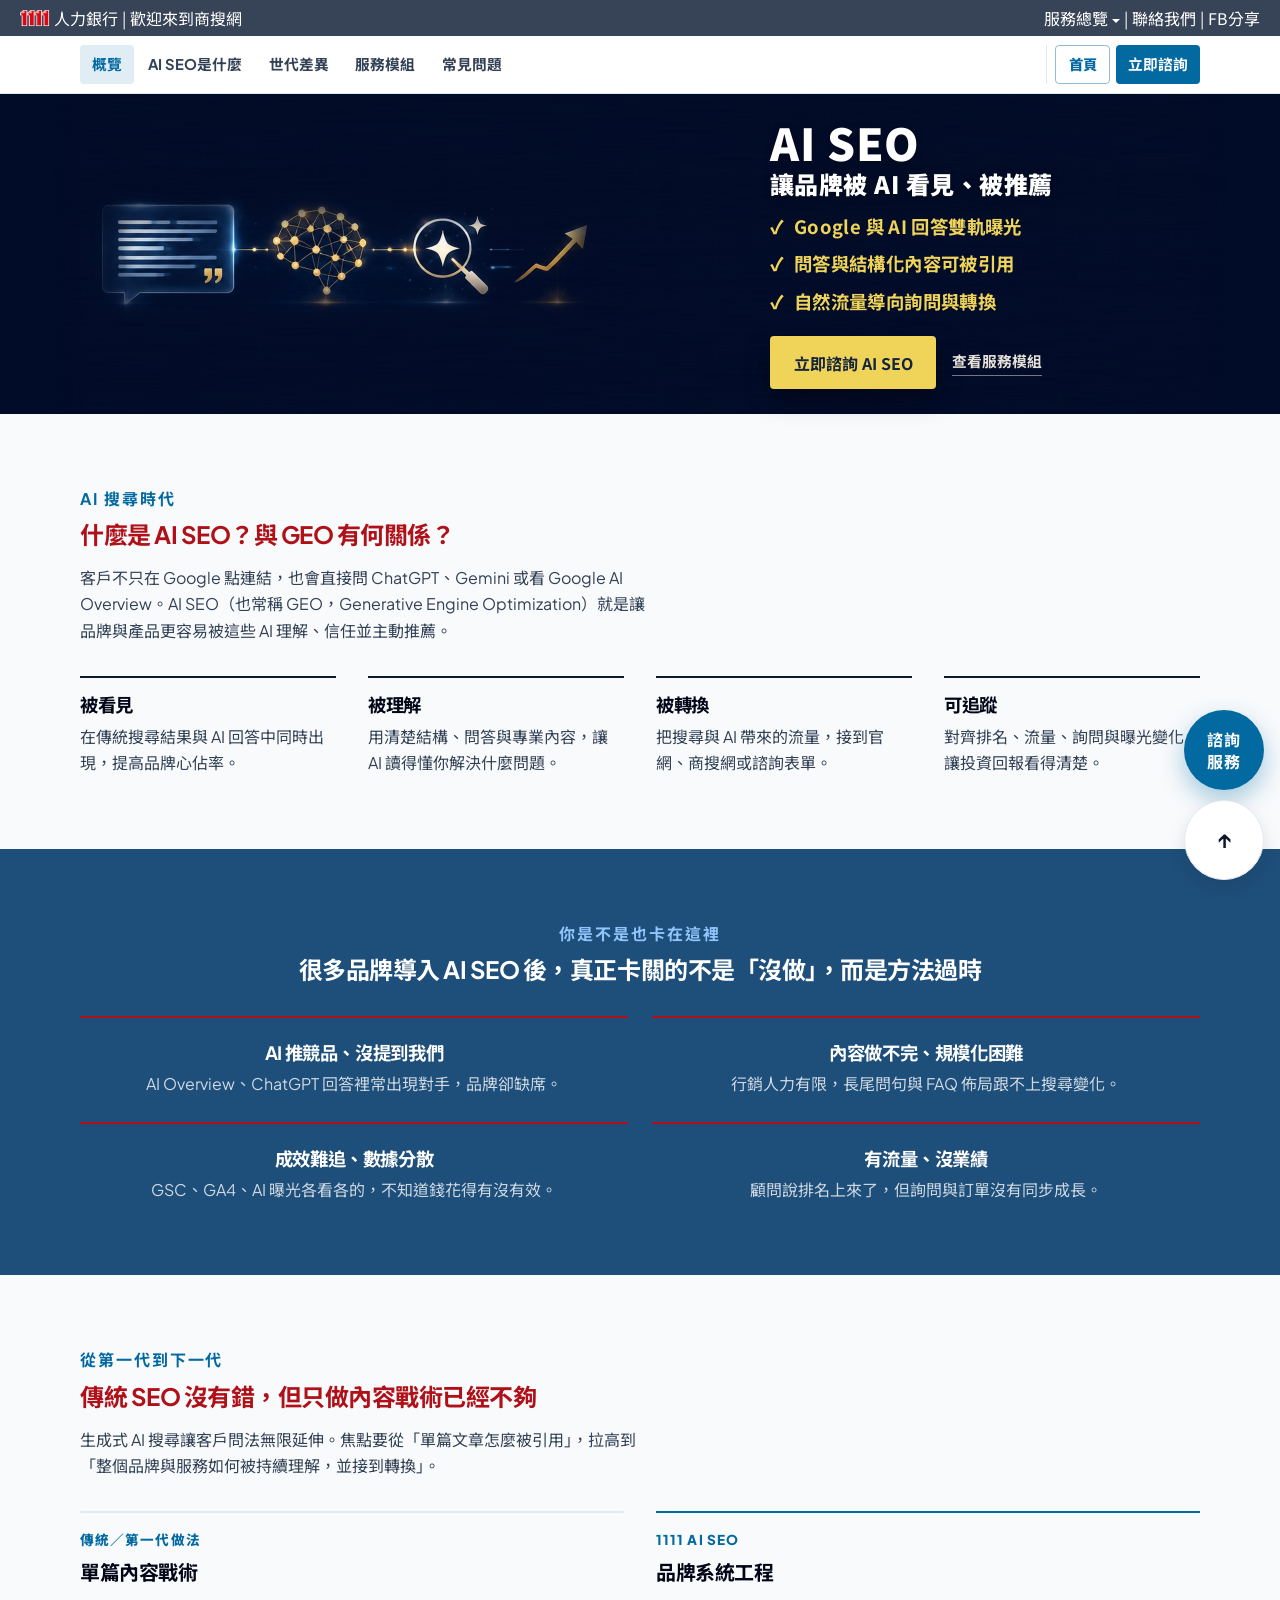
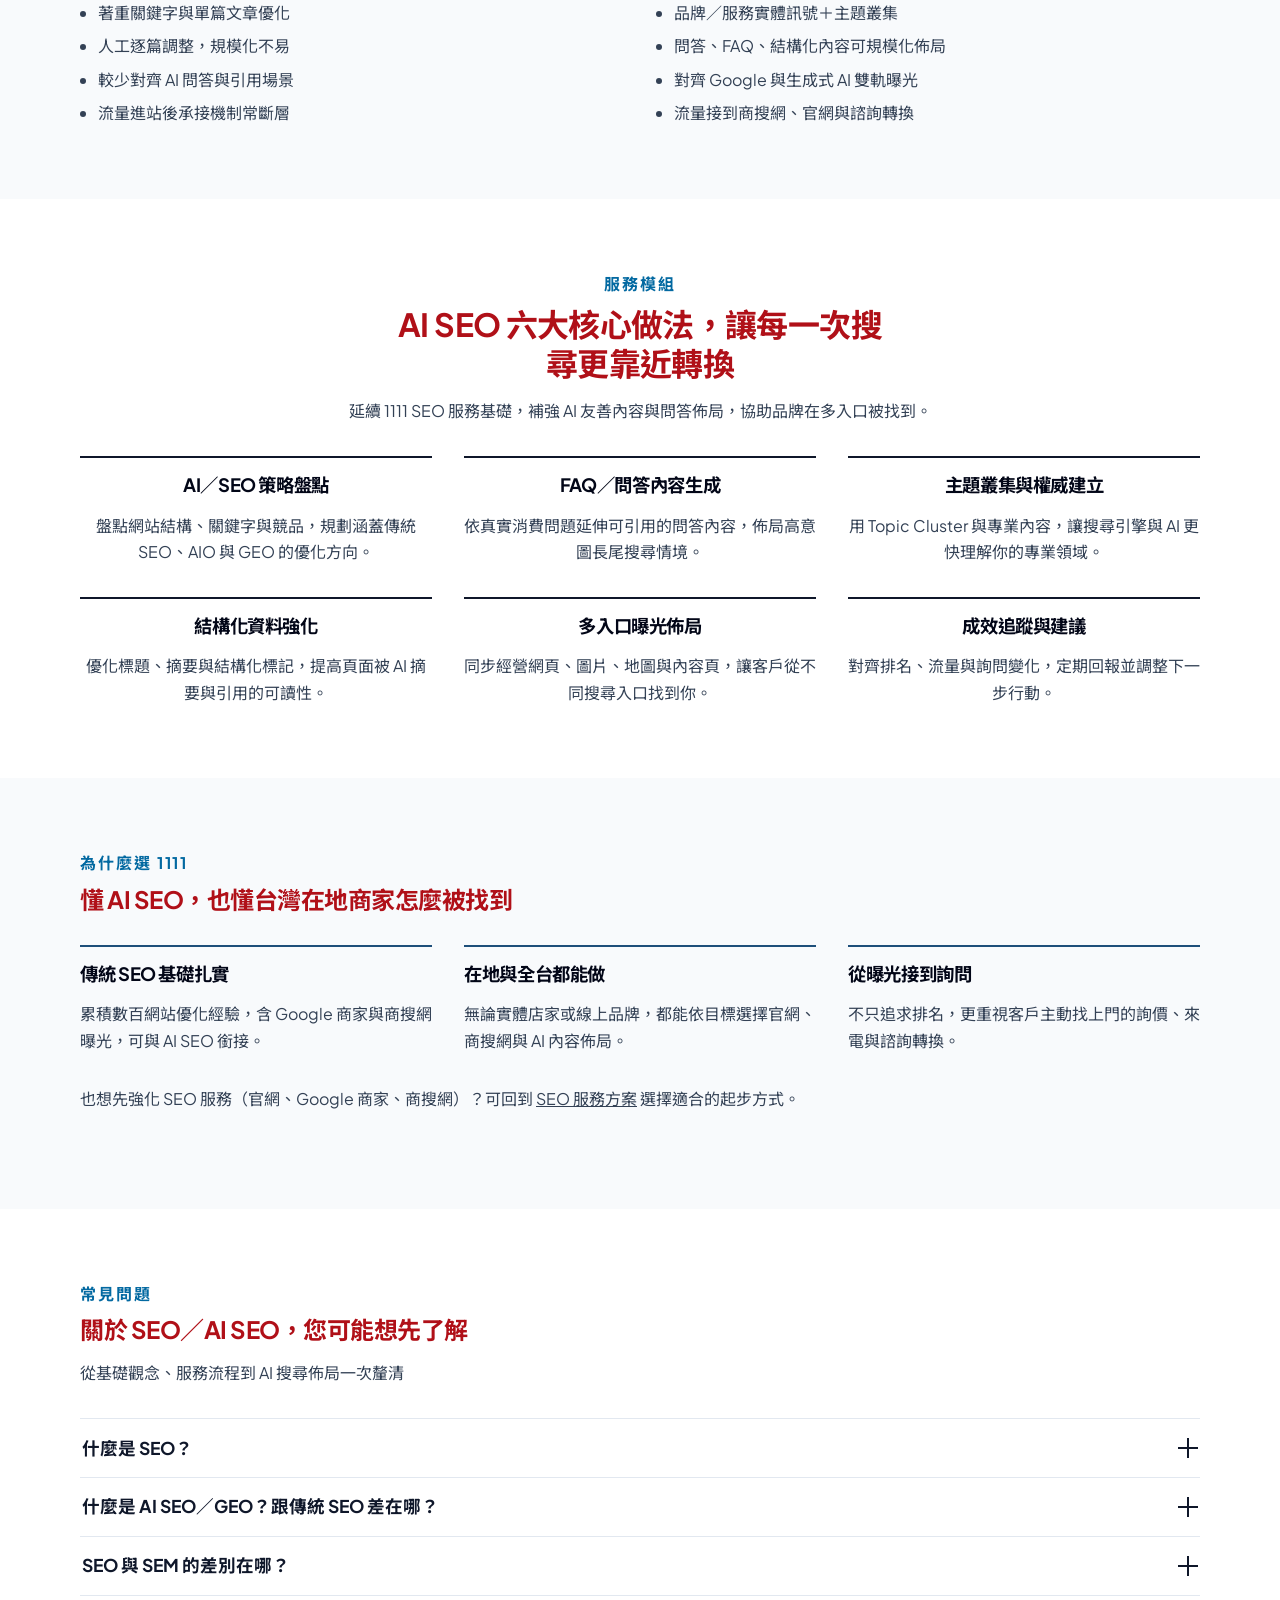
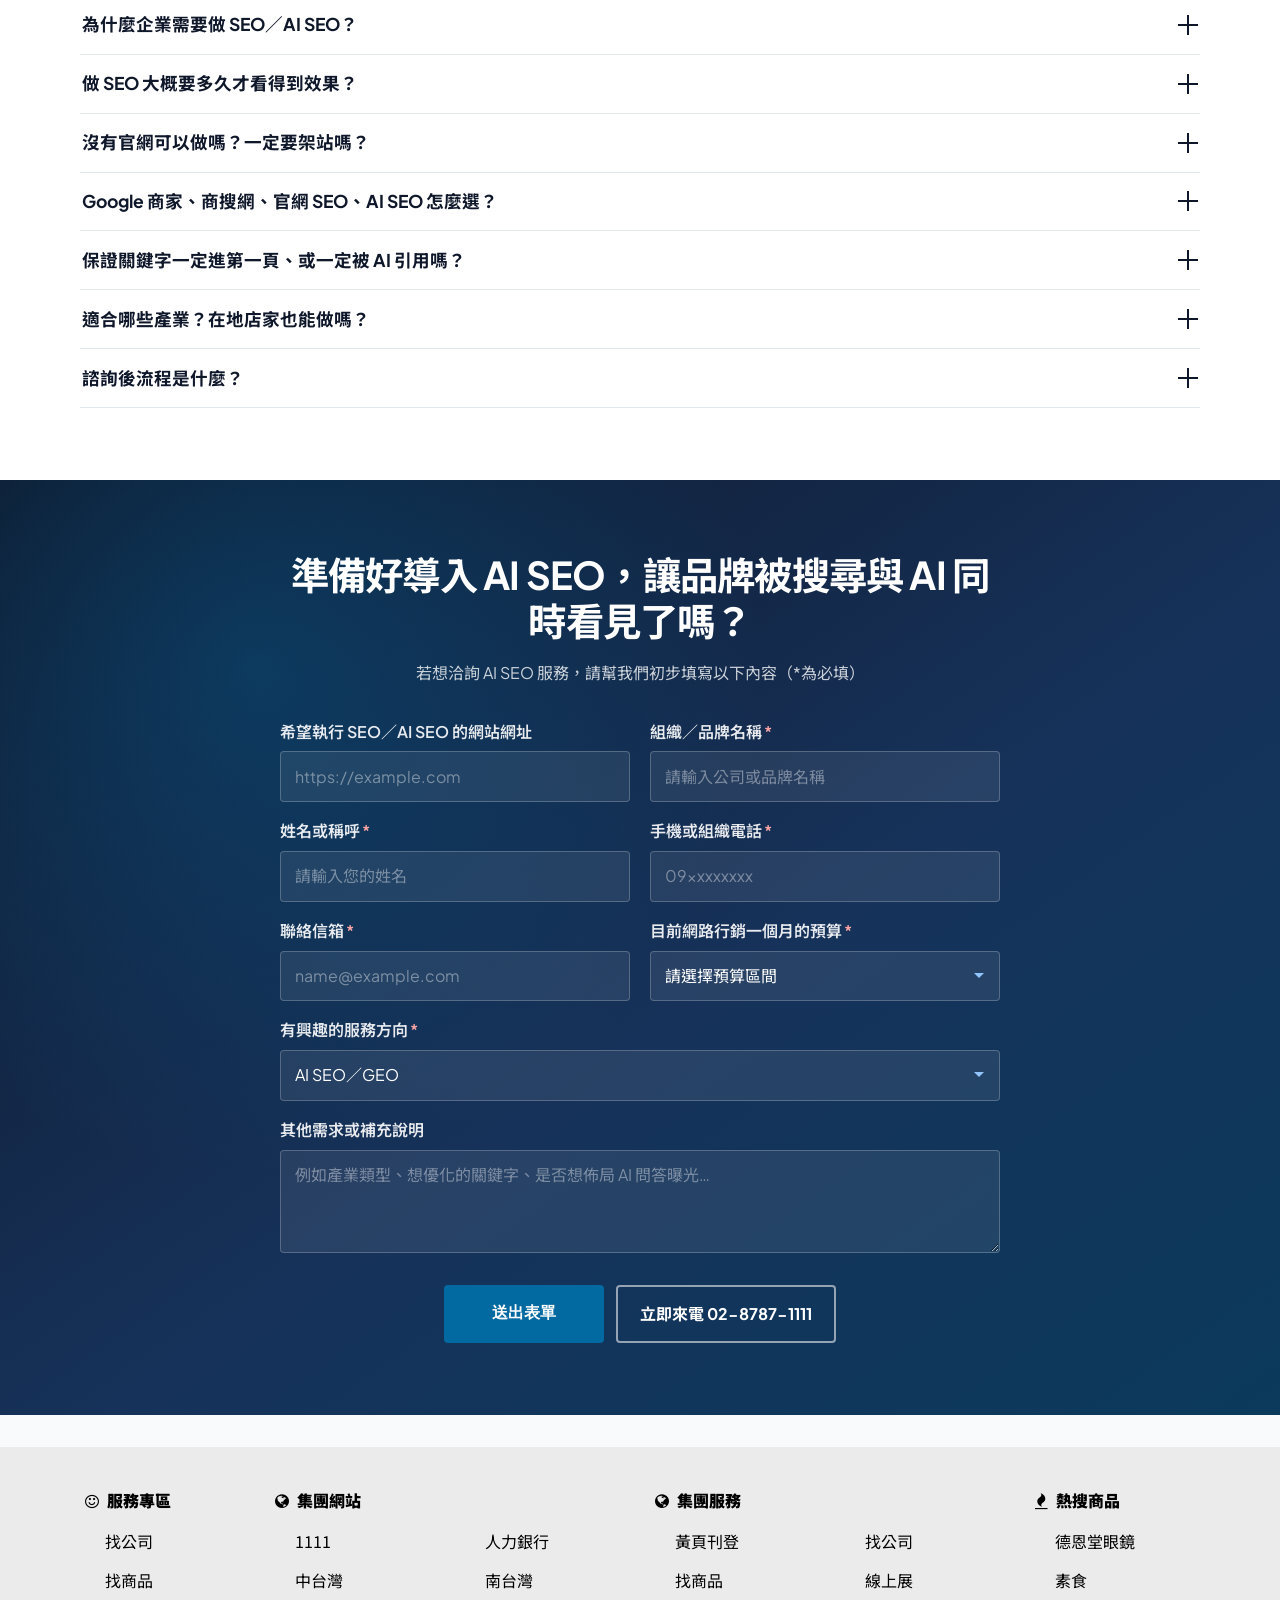
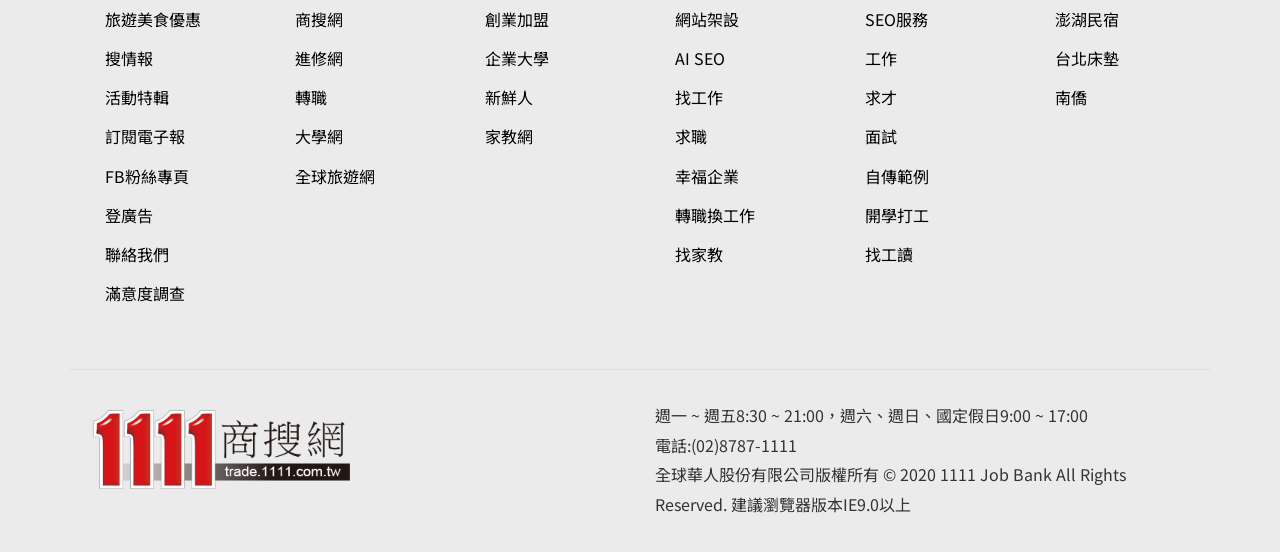
==== commit 6bdf8bb8: "Replace the client logo marquee with current vendor marks. Use official logos where available, keep " ====
--- a/ai-seo.html
+++ b/ai-seo.html
@@ -32,7 +32,7 @@
   <link href="https://fonts.googleapis.com/css2?family=Noto+Sans+TC:wght@500;700;900&family=Plus+Jakarta+Sans:wght@400;500;600;700;800&display=swap" rel="stylesheet" />
   <link rel="stylesheet" href="https://cdnjs.cloudflare.com/ajax/libs/font-awesome/4.7.0/css/font-awesome.min.css" />
   <link rel="stylesheet" href="https://cdnjs.cloudflare.com/ajax/libs/animate.css/4.1.1/animate.min.css" />
-  <link rel="stylesheet" href="css/styles.css?v=20260812-6" />
+  <link rel="stylesheet" href="css/styles.css?v=20260812-9" />
   <link rel="stylesheet" href="css/1111-chrome.css" />
 
   <script type="application/ld+json">
--- a/css/styles.css
+++ b/css/styles.css
@@ -4,12 +4,17 @@
   --color-secondary: #334155;
   --color-accent: #0369a1;
   --color-accent-hover: #075985;
+  /* Brand red: --brand for fills, --brand-deep for text on light backgrounds */
+  --color-brand: #e31c23;
+  --color-brand-deep: #b01018;
+  /* Error states keep a lighter, separate red so red still reads as "alert" */
+  --color-danger: #f87171;
+  --color-danger-mark: #fca5a5;
+  --color-danger-ink: #fecaca;
   --color-background: #f8fafc;
   --color-foreground: #020617;
   --color-muted: #e8ecf1;
   --color-border: #e2e8f0;
-  --color-hero: #3a2a1f;
-  --color-hero-ink: #f3e9d7;
   --color-logos: #1e4f7a;
   --color-stat: #1e293b;
   --font: "Plus Jakarta Sans", "Noto Sans TC", sans-serif;
@@ -96,6 +101,18 @@
   margin: 0 0 var(--space-2);
 }
 
+/* Section H2 uses the deep brand red on light backgrounds */
+.section > .container > h2,
+.google__copy > h2 {
+  color: var(--color-brand-deep);
+}
+
+/* Dark sections keep light ink — red on navy drops below 3:1 */
+.logos > .container > h2,
+.cta > .container > h2 {
+  color: inherit;
+}
+
 p {
   margin: 0 0 var(--space-2);
 }
@@ -187,8 +204,6 @@
   --hero-bg: #01081b;
   --hero-cream: #f5f0e8;
   --hero-yellow: #f0d45a;
-  --brand-red: #e31c23;
-  --brand-red-deep: #b01018;
   --hero-max: 1180px;
   color: var(--hero-cream);
   background: var(--hero-bg);
@@ -536,15 +551,20 @@
 .logo-tile__name {
   color: var(--tile-color, #1a1a1a);
   font-family: "Noto Sans TC", "Microsoft JhengHei", sans-serif;
-  font-size: 0.92rem;
+  font-size: 1.18rem;
   font-weight: 700;
   letter-spacing: 0.02em;
+}
+
+.logo-tile--compact .logo-tile__name {
+  font-size: 1rem;
+  letter-spacing: 0;
 }
 
 .logo-tile__en {
   color: #6b7280;
   font-family: "Plus Jakarta Sans", Arial, sans-serif;
-  font-size: 0.62rem;
+  font-size: 0.75rem;
   font-weight: 600;
   letter-spacing: 0.06em;
   text-transform: uppercase;
@@ -830,7 +850,7 @@
 .case__media {
   min-height: 280px;
   overflow: hidden;
-  background: #e8ecf1;
+  background: var(--color-muted);
   border: 1px solid var(--color-border);
 }
 
@@ -1115,7 +1135,7 @@
 }
 
 .field label span {
-  color: #fca5a5;
+  color: var(--color-danger-mark);
   margin-left: 0.15rem;
 }
 
@@ -1176,17 +1196,17 @@
 .field input.is-invalid,
 .field select.is-invalid,
 .field textarea.is-invalid {
-  border-color: #f87171;
-  box-shadow: 0 0 0 3px rgba(248, 113, 113, 0.2);
+  border-color: var(--color-danger);
+  box-shadow: 0 0 0 3px color-mix(in srgb, var(--color-danger) 20%, transparent);
 }
 
 .contact-form__error {
   margin: 1rem 0 0;
   padding: 0.75rem 1rem;
-  background: rgba(248, 113, 113, 0.15);
-  border: 1px solid rgba(248, 113, 113, 0.45);
+  background: color-mix(in srgb, var(--color-danger) 15%, transparent);
+  border: 1px solid color-mix(in srgb, var(--color-danger) 45%, transparent);
   border-radius: var(--radius);
-  color: #fecaca;
+  color: var(--color-danger-ink);
   font-size: 1rem;
   font-weight: 600;
 }
@@ -1655,7 +1675,7 @@
 
 .pain-card {
   padding: var(--space-3) 0 0;
-  border-top: 2px solid #b91c1c;
+  border-top: 2px solid var(--color-brand-deep);
 }
 
 .pain-card h3 {
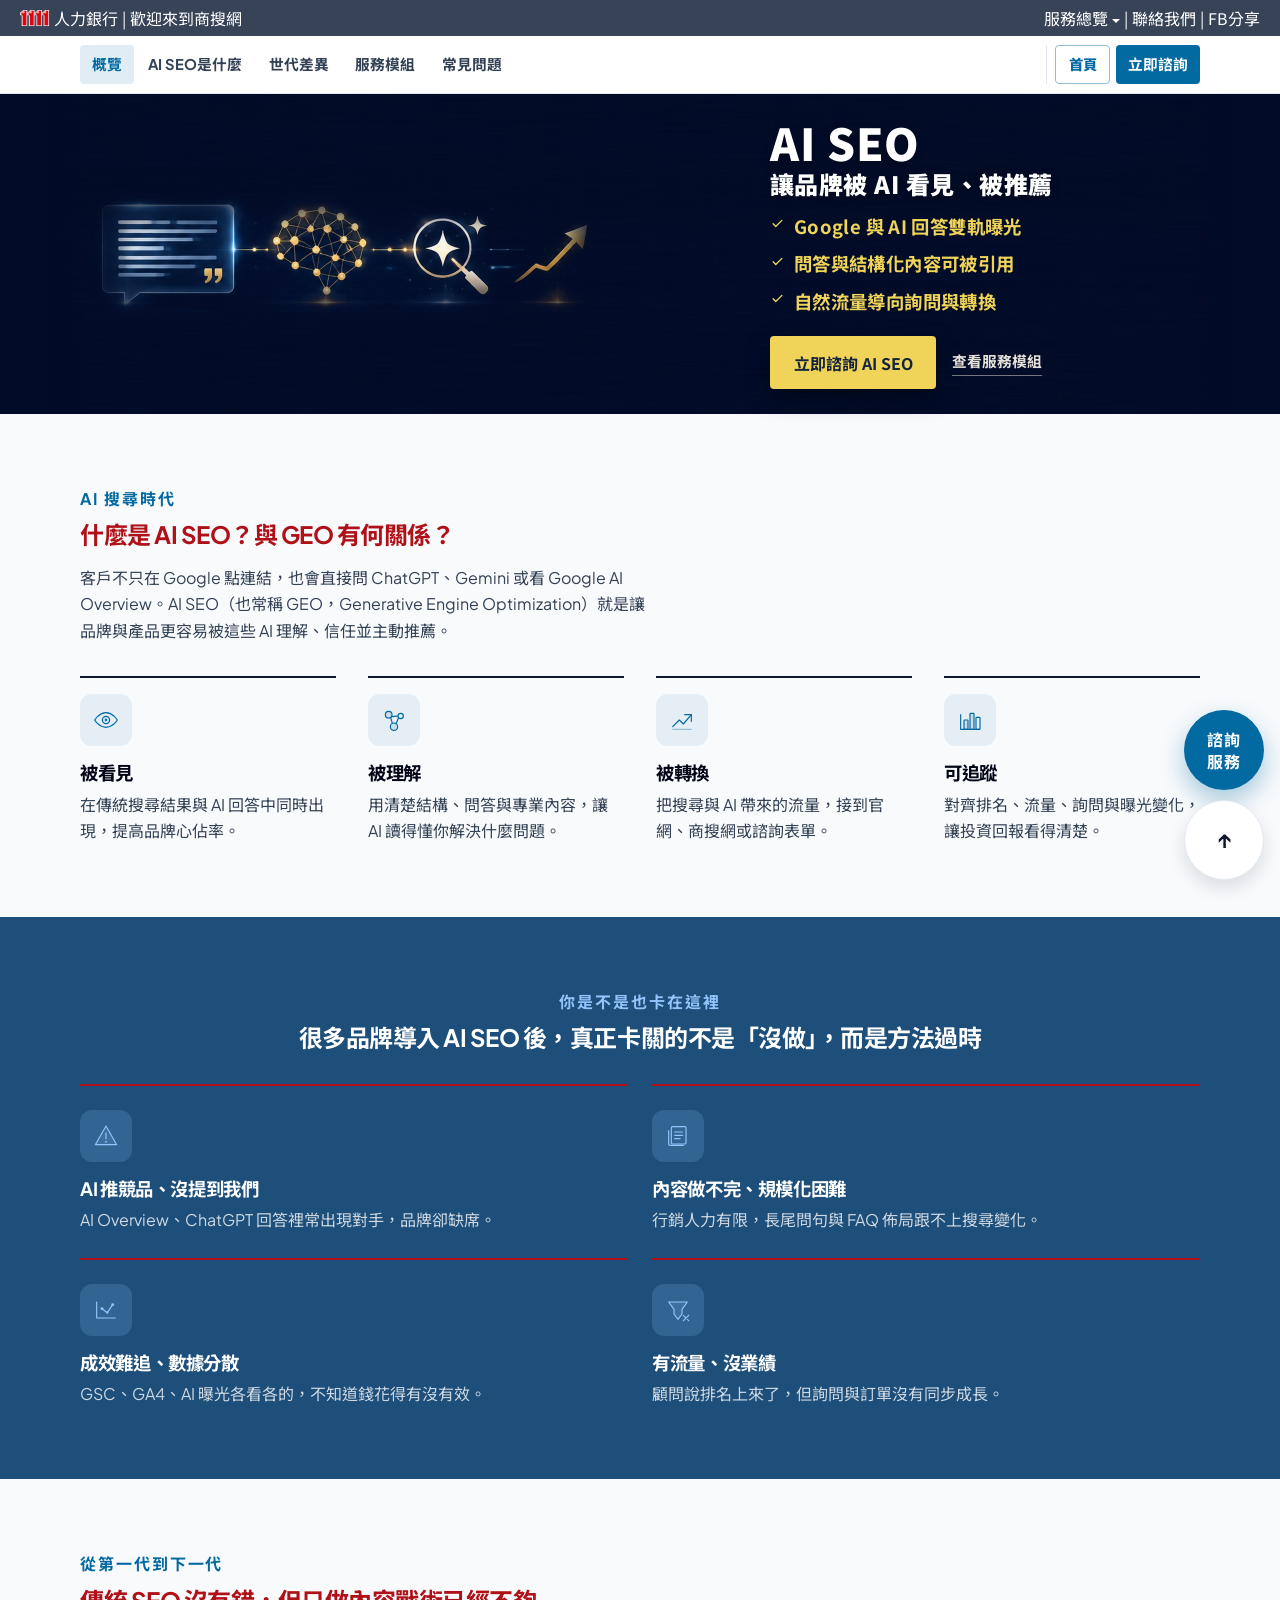
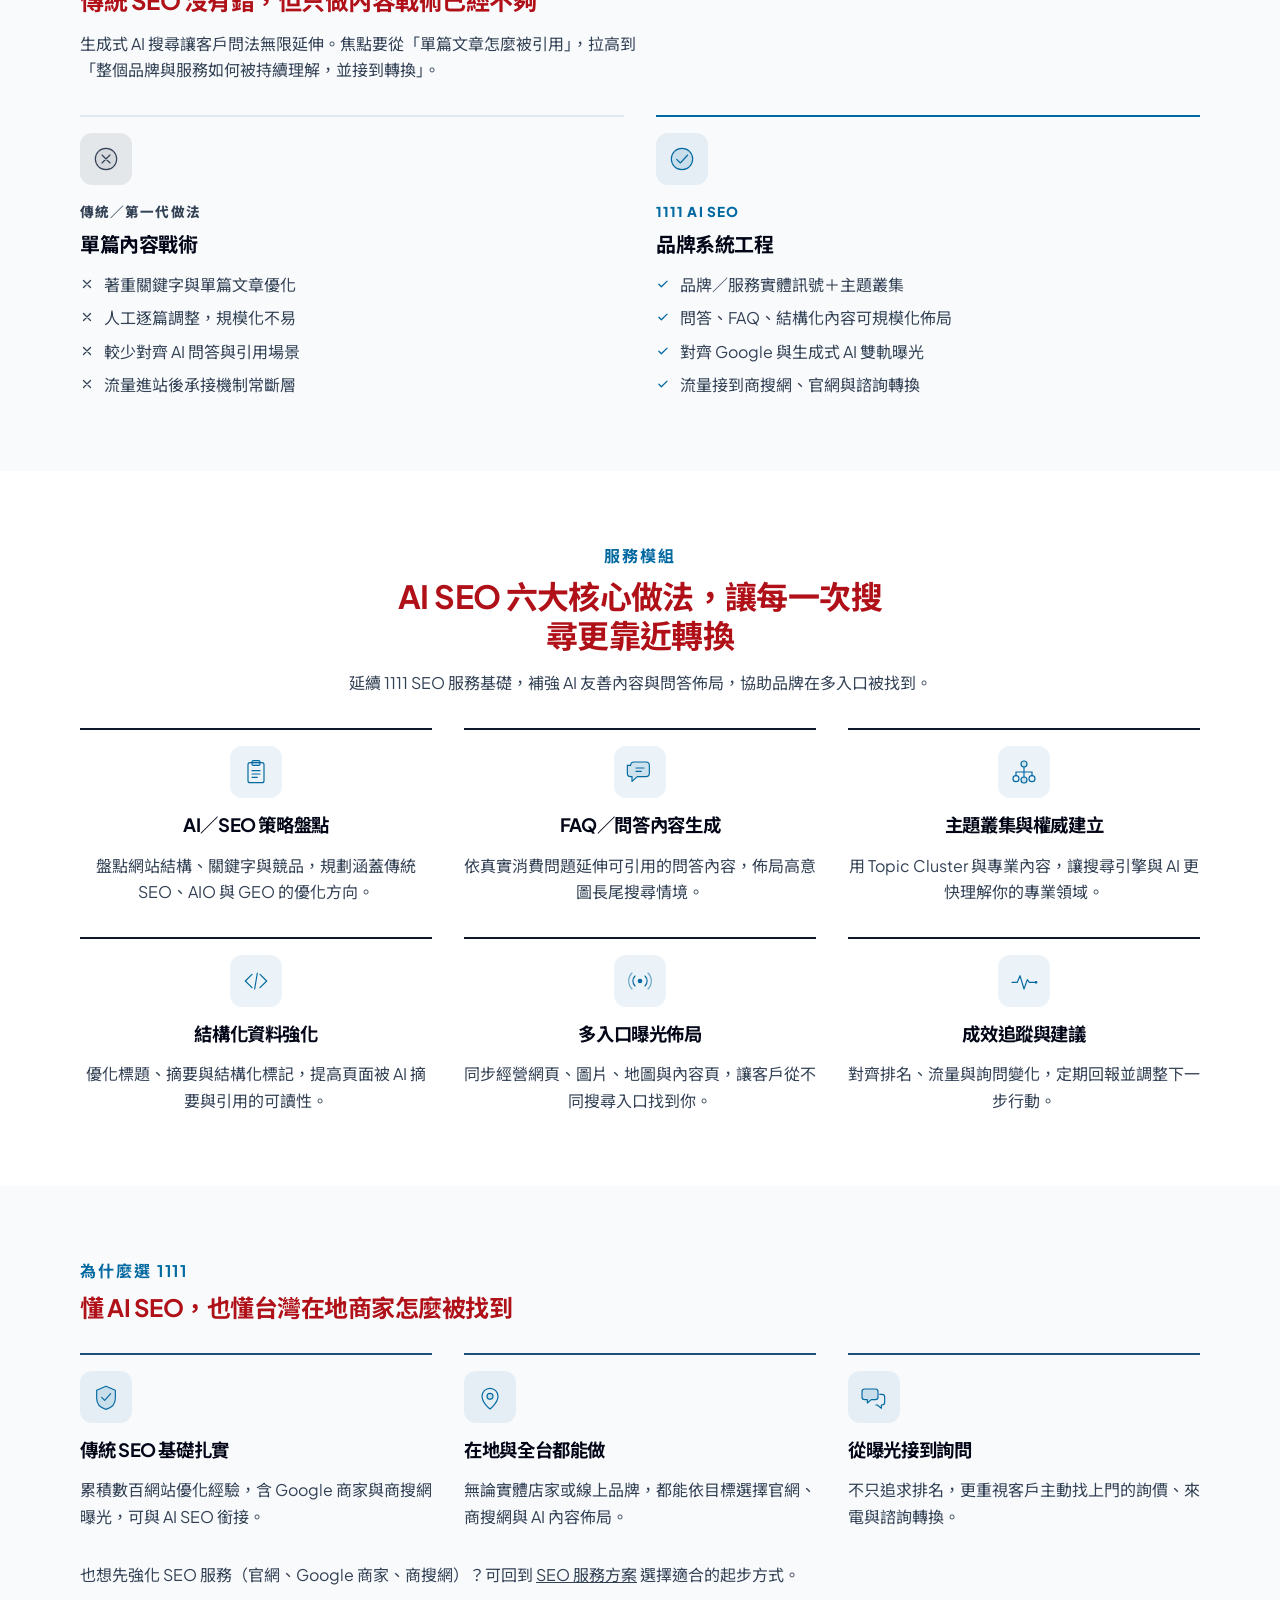
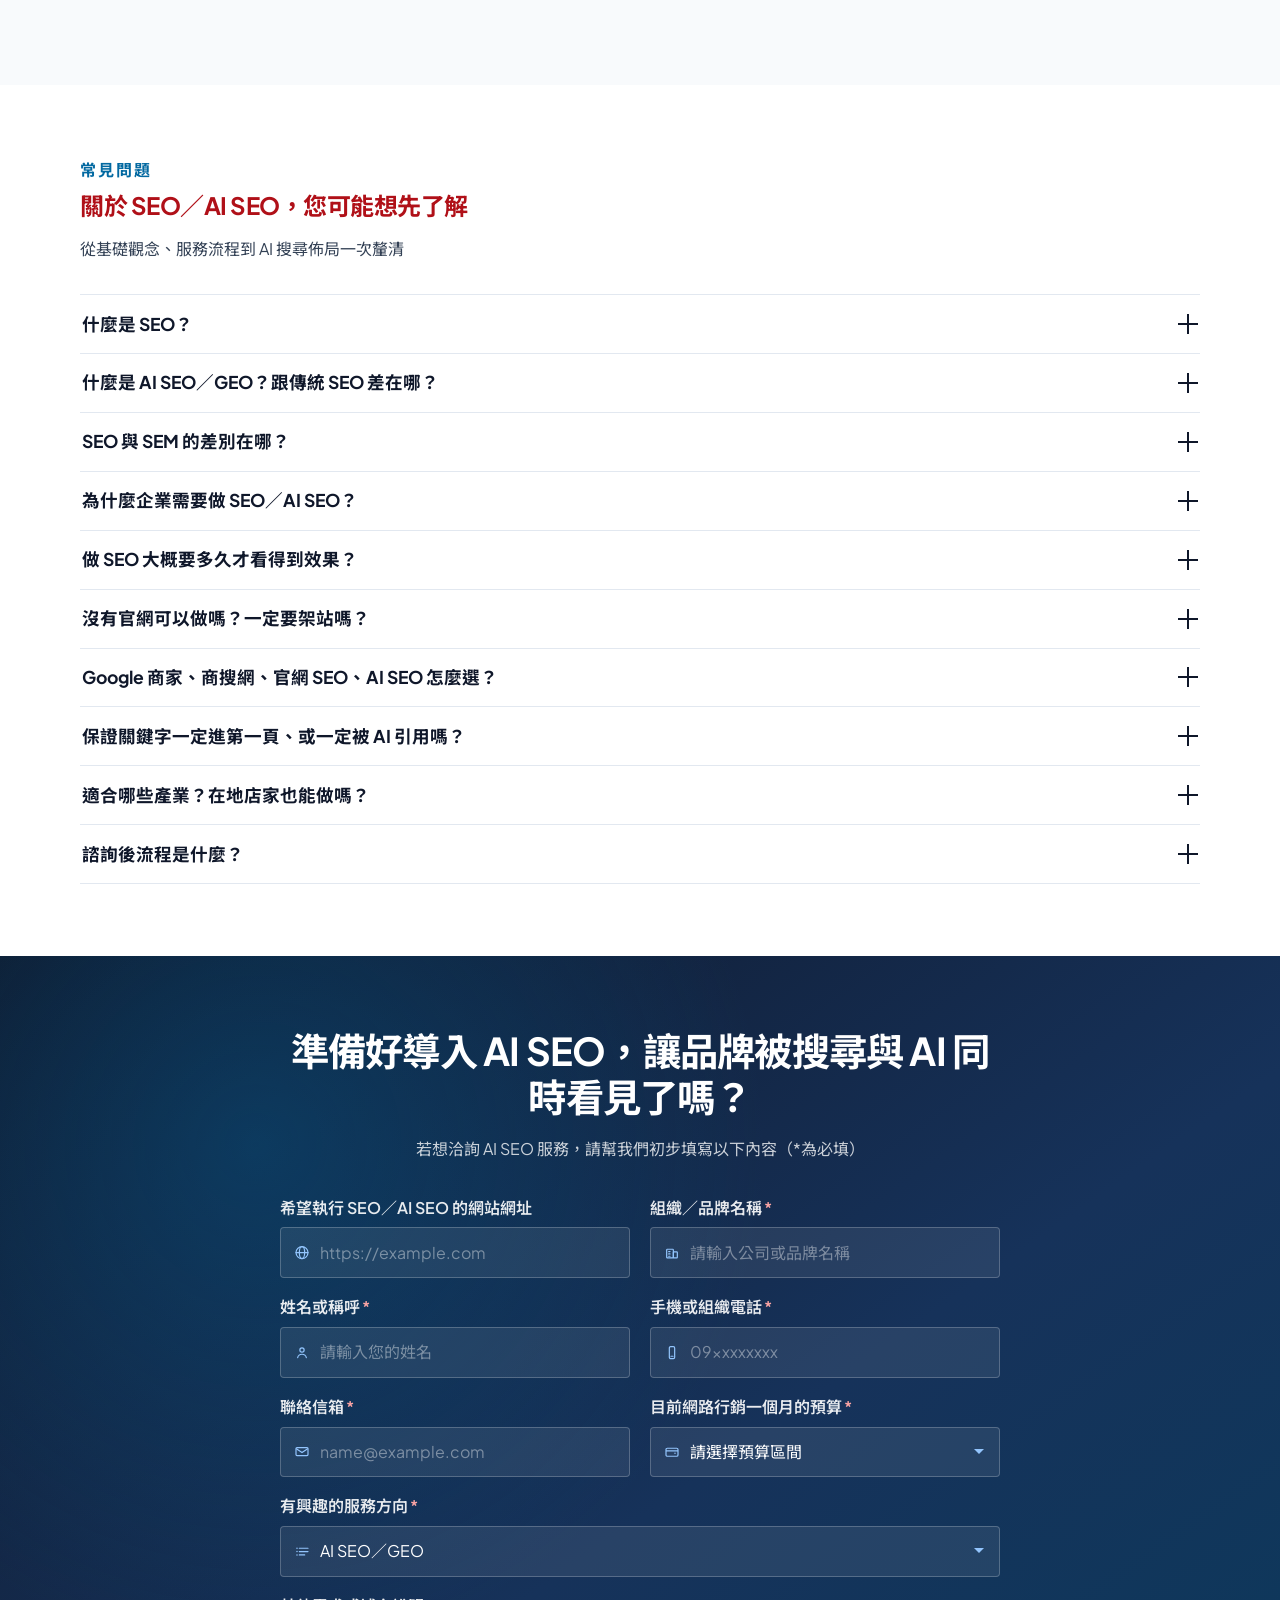
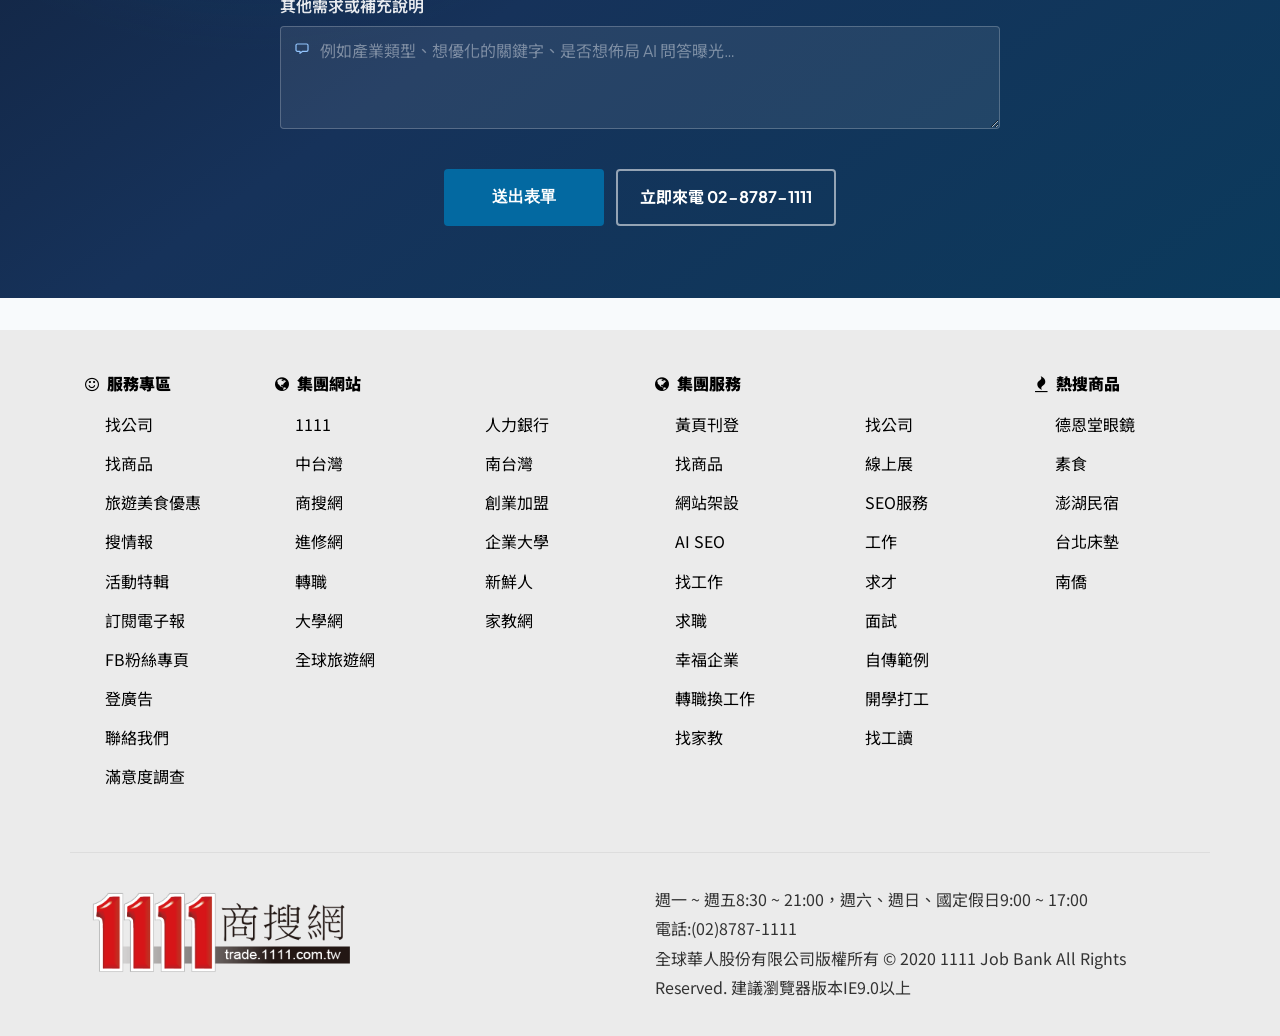
==== commit 4544a0ac: "Add outline icons across landing sections so cards, plans, and forms are easier to scan. Co-authored" ====
--- a/ai-seo.html
+++ b/ai-seo.html
@@ -32,7 +32,7 @@
   <link href="https://fonts.googleapis.com/css2?family=Noto+Sans+TC:wght@500;700;900&family=Plus+Jakarta+Sans:wght@400;500;600;700;800&display=swap" rel="stylesheet" />
   <link rel="stylesheet" href="https://cdnjs.cloudflare.com/ajax/libs/font-awesome/4.7.0/css/font-awesome.min.css" />
   <link rel="stylesheet" href="https://cdnjs.cloudflare.com/ajax/libs/animate.css/4.1.1/animate.min.css" />
-  <link rel="stylesheet" href="css/styles.css?v=20260812-9" />
+  <link rel="stylesheet" href="css/styles.css?v=20260813-8" />
   <link rel="stylesheet" href="css/1111-chrome.css" />
 
   <script type="application/ld+json">
@@ -301,18 +301,48 @@
       <p class="section__sub reveal" data-animate="fadeInUp" data-delay="0.12s">客戶不只在 Google 點連結，也會直接問 ChatGPT、Gemini 或看 Google AI Overview。AI SEO（也常稱 GEO，Generative Engine Optimization）就是讓品牌與產品更容易被這些 AI 理解、信任並主動推薦。</p>
       <div class="pillars__grid">
         <article class="pillar reveal" data-animate="fadeInUp" data-delay="0s">
+          <div class="pillar__icon" aria-hidden="true">
+            <svg viewBox="0 0 48 48" fill="none">
+              <path d="M7 24s6.5-11 17-11 17 11 17 11-6.5 11-17 11S7 24 7 24z" stroke="currentColor" stroke-width="1.75" stroke-linejoin="round"/>
+              <circle cx="24" cy="24" r="5.5" fill="currentColor" fill-opacity="0.12" stroke="currentColor" stroke-width="1.75"/>
+              <circle cx="24" cy="24" r="1.75" fill="currentColor"/>
+            </svg>
+          </div>
           <h3>被看見</h3>
           <p>在傳統搜尋結果與 AI 回答中同時出現，提高品牌心佔率。</p>
         </article>
         <article class="pillar reveal" data-animate="fadeInUp" data-delay="0.1s">
+          <div class="pillar__icon" aria-hidden="true">
+            <svg viewBox="0 0 48 48" fill="none">
+              <circle cx="16" cy="16" r="5" fill="currentColor" fill-opacity="0.12" stroke="currentColor" stroke-width="1.75"/>
+              <circle cx="34" cy="18" r="4" stroke="currentColor" stroke-width="1.75"/>
+              <circle cx="24" cy="34" r="5.5" fill="currentColor" fill-opacity="0.12" stroke="currentColor" stroke-width="1.75"/>
+              <path d="M20.5 19l8.5-.8M19 20.5L21.5 29M30.5 21.5L27 30" stroke="currentColor" stroke-width="1.75" stroke-linecap="round"/>
+            </svg>
+          </div>
           <h3>被理解</h3>
           <p>用清楚結構、問答與專業內容，讓 AI 讀得懂你解決什麼問題。</p>
         </article>
         <article class="pillar reveal" data-animate="fadeInUp" data-delay="0.2s">
+          <div class="pillar__icon" aria-hidden="true">
+            <svg viewBox="0 0 48 48" fill="none">
+              <path d="M10 34l10-10 6 6 12-14" stroke="currentColor" stroke-width="1.75" stroke-linecap="round" stroke-linejoin="round"/>
+              <path d="M28 16h10v10" stroke="currentColor" stroke-width="1.75" stroke-linecap="round" stroke-linejoin="round"/>
+              <path d="M10 38h28" stroke="currentColor" stroke-width="1.75" stroke-linecap="round" opacity="0.35"/>
+            </svg>
+          </div>
           <h3>被轉換</h3>
           <p>把搜尋與 AI 帶來的流量，接到官網、商搜網或諮詢表單。</p>
         </article>
         <article class="pillar reveal" data-animate="fadeInUp" data-delay="0.3s">
+          <div class="pillar__icon" aria-hidden="true">
+            <svg viewBox="0 0 48 48" fill="none">
+              <path d="M10 38V16M10 38h28" stroke="currentColor" stroke-width="1.75" stroke-linecap="round"/>
+              <rect x="15" y="24" width="6" height="14" rx="1" fill="currentColor" fill-opacity="0.12" stroke="currentColor" stroke-width="1.75"/>
+              <rect x="24" y="14" width="6" height="24" rx="1" fill="currentColor" fill-opacity="0.12" stroke="currentColor" stroke-width="1.75"/>
+              <rect x="33" y="20" width="6" height="18" rx="1" stroke="currentColor" stroke-width="1.75"/>
+            </svg>
+          </div>
           <h3>可追蹤</h3>
           <p>對齊排名、流量、詢問與曝光變化，讓投資回報看得清楚。</p>
         </article>
@@ -326,18 +356,47 @@
       <h2 id="pain-title" class="reveal" data-animate="fadeInUp" data-delay="0.08s">很多品牌導入 AI SEO 後，真正卡關的不是「沒做」，而是方法過時</h2>
       <div class="pain-grid">
         <article class="pain-card reveal" data-animate="fadeInUp" data-delay="0s">
+          <div class="mark-icon" aria-hidden="true">
+            <svg viewBox="0 0 48 48" fill="none">
+              <path d="M24 9l16 28H8L24 9z" fill="currentColor" fill-opacity="0.12" stroke="currentColor" stroke-width="1.75" stroke-linejoin="round"/>
+              <path d="M24 20v8" stroke="currentColor" stroke-width="1.75" stroke-linecap="round"/>
+              <circle cx="24" cy="32.5" r="1.4" fill="currentColor"/>
+            </svg>
+          </div>
           <h3>AI 推競品、沒提到我們</h3>
           <p>AI Overview、ChatGPT 回答裡常出現對手，品牌卻缺席。</p>
         </article>
         <article class="pain-card reveal" data-animate="fadeInUp" data-delay="0.08s">
+          <div class="mark-icon" aria-hidden="true">
+            <svg viewBox="0 0 48 48" fill="none">
+              <rect x="14" y="10" width="22" height="26" rx="2" stroke="currentColor" stroke-width="1.75"/>
+              <path d="M10 16v20a2 2 0 002 2h20" stroke="currentColor" stroke-width="1.75" stroke-linecap="round"/>
+              <path d="M19 18h12M19 23h12M19 28h8" stroke="currentColor" stroke-width="1.75" stroke-linecap="round"/>
+            </svg>
+          </div>
           <h3>內容做不完、規模化困難</h3>
           <p>行銷人力有限，長尾問句與 FAQ 佈局跟不上搜尋變化。</p>
         </article>
         <article class="pain-card reveal" data-animate="fadeInUp" data-delay="0.16s">
+          <div class="mark-icon" aria-hidden="true">
+            <svg viewBox="0 0 48 48" fill="none">
+              <path d="M10 36V12M10 36h28" stroke="currentColor" stroke-width="1.75" stroke-linecap="round"/>
+              <circle cx="18" cy="22" r="2.2" fill="currentColor"/>
+              <circle cx="26" cy="28" r="2.2" fill="currentColor" fill-opacity="0.55"/>
+              <circle cx="34" cy="16" r="2.2" fill="currentColor"/>
+              <path d="M18 22l8 6 8-12" stroke="currentColor" stroke-width="1.75" stroke-linecap="round" stroke-linejoin="round"/>
+            </svg>
+          </div>
           <h3>成效難追、數據分散</h3>
           <p>GSC、GA4、AI 曝光各看各的，不知道錢花得有沒有效。</p>
         </article>
         <article class="pain-card reveal" data-animate="fadeInUp" data-delay="0.24s">
+          <div class="mark-icon" aria-hidden="true">
+            <svg viewBox="0 0 48 48" fill="none">
+              <path d="M10 12h28l-8 11v7l-6 8-6-8v-7L10 12z" fill="currentColor" fill-opacity="0.12" stroke="currentColor" stroke-width="1.75" stroke-linejoin="round"/>
+              <path d="M32 32l8 8M40 32l-8 8" stroke="currentColor" stroke-width="1.75" stroke-linecap="round"/>
+            </svg>
+          </div>
           <h3>有流量、沒業績</h3>
           <p>顧問說排名上來了，但詢問與訂單沒有同步成長。</p>
         </article>
@@ -352,6 +411,12 @@
       <p class="section__sub reveal" data-animate="fadeInUp" data-delay="0.12s">生成式 AI 搜尋讓客戶問法無限延伸。焦點要從「單篇文章怎麼被引用」，拉高到「整個品牌與服務如何被持續理解，並接到轉換」。</p>
       <div class="compare">
         <div class="compare__col reveal" data-animate="fadeInUp" data-delay="0s">
+          <div class="mark-icon" aria-hidden="true">
+            <svg viewBox="0 0 48 48" fill="none">
+              <circle cx="24" cy="24" r="16" fill="currentColor" fill-opacity="0.08" stroke="currentColor" stroke-width="1.75"/>
+              <path d="M18 18l12 12M30 18L18 30" stroke="currentColor" stroke-width="1.75" stroke-linecap="round"/>
+            </svg>
+          </div>
           <p class="compare__label">傳統／第一代做法</p>
           <h3>單篇內容戰術</h3>
           <ul>
@@ -362,6 +427,12 @@
           </ul>
         </div>
         <div class="compare__col compare__col--next reveal" data-animate="fadeInUp" data-delay="0.1s">
+          <div class="mark-icon" aria-hidden="true">
+            <svg viewBox="0 0 48 48" fill="none">
+              <circle cx="24" cy="24" r="16" fill="currentColor" fill-opacity="0.12" stroke="currentColor" stroke-width="1.75"/>
+              <path d="M16 24.5l5.5 5.5 11-12" stroke="currentColor" stroke-width="1.75" stroke-linecap="round" stroke-linejoin="round"/>
+            </svg>
+          </div>
           <p class="compare__label">1111 AI SEO</p>
           <h3>品牌系統工程</h3>
           <ul>
@@ -382,26 +453,67 @@
       <p class="section__sub reveal" data-animate="fadeInUp" data-delay="0.12s">延續 1111 SEO 服務基礎，補強 AI 友善內容與問答佈局，協助品牌在多入口被找到。</p>
       <div class="module-grid">
         <article class="module reveal" data-animate="fadeInUp" data-delay="0s">
+          <div class="mark-icon" aria-hidden="true">
+            <svg viewBox="0 0 48 48" fill="none">
+              <rect x="12" y="10" width="24" height="30" rx="3" stroke="currentColor" stroke-width="1.75"/>
+              <rect x="18" y="7" width="12" height="7" rx="2" fill="currentColor" fill-opacity="0.12" stroke="currentColor" stroke-width="1.75"/>
+              <path d="M18 22h12M18 27h12M18 32h8" stroke="currentColor" stroke-width="1.75" stroke-linecap="round"/>
+            </svg>
+          </div>
           <h3>AI／SEO 策略盤點</h3>
           <p>盤點網站結構、關鍵字與競品，規劃涵蓋傳統 SEO、AIO 與 GEO 的優化方向。</p>
         </article>
         <article class="module reveal" data-animate="fadeInUp" data-delay="0.06s">
+          <div class="mark-icon" aria-hidden="true">
+            <svg viewBox="0 0 48 48" fill="none">
+              <path d="M10 14a5 5 0 015-5h18a5 5 0 015 5v12a5 5 0 01-5 5H20l-8 7v-7h-2a5 5 0 01-5-5V14z" fill="currentColor" fill-opacity="0.12" stroke="currentColor" stroke-width="1.75" stroke-linejoin="round"/>
+              <path d="M18 18h12M18 23h8" stroke="currentColor" stroke-width="1.75" stroke-linecap="round"/>
+            </svg>
+          </div>
           <h3>FAQ／問答內容生成</h3>
           <p>依真實消費問題延伸可引用的問答內容，佈局高意圖長尾搜尋情境。</p>
         </article>
         <article class="module reveal" data-animate="fadeInUp" data-delay="0.12s">
+          <div class="mark-icon" aria-hidden="true">
+            <svg viewBox="0 0 48 48" fill="none">
+              <circle cx="24" cy="12" r="4.5" fill="currentColor" fill-opacity="0.12" stroke="currentColor" stroke-width="1.75"/>
+              <circle cx="12" cy="34" r="4.5" stroke="currentColor" stroke-width="1.75"/>
+              <circle cx="24" cy="36" r="4.5" fill="currentColor" fill-opacity="0.12" stroke="currentColor" stroke-width="1.75"/>
+              <circle cx="36" cy="34" r="4.5" stroke="currentColor" stroke-width="1.75"/>
+              <path d="M24 16.5V24M24 24H12v5.5M24 24h12v5.5M24 24v7.5" stroke="currentColor" stroke-width="1.75" stroke-linecap="round"/>
+            </svg>
+          </div>
           <h3>主題叢集與權威建立</h3>
           <p>用 Topic Cluster 與專業內容，讓搜尋引擎與 AI 更快理解你的專業領域。</p>
         </article>
         <article class="module reveal" data-animate="fadeInUp" data-delay="0.18s">
+          <div class="mark-icon" aria-hidden="true">
+            <svg viewBox="0 0 48 48" fill="none">
+              <path d="M18 14L8 24l10 10M30 14l10 10-10 10" stroke="currentColor" stroke-width="1.75" stroke-linecap="round" stroke-linejoin="round"/>
+              <path d="M26 12l-4 24" stroke="currentColor" stroke-width="1.75" stroke-linecap="round"/>
+            </svg>
+          </div>
           <h3>結構化資料強化</h3>
           <p>優化標題、摘要與結構化標記，提高頁面被 AI 摘要與引用的可讀性。</p>
         </article>
         <article class="module reveal" data-animate="fadeInUp" data-delay="0.24s">
+          <div class="mark-icon" aria-hidden="true">
+            <svg viewBox="0 0 48 48" fill="none">
+              <circle cx="24" cy="24" r="3.5" fill="currentColor"/>
+              <path d="M16.5 16.5a10.5 10.5 0 000 15M31.5 16.5a10.5 10.5 0 010 15" stroke="currentColor" stroke-width="1.75" stroke-linecap="round"/>
+              <path d="M12 12a17 17 0 000 24M36 12a17 17 0 010 24" stroke="currentColor" stroke-width="1.75" stroke-linecap="round" opacity="0.55"/>
+            </svg>
+          </div>
           <h3>多入口曝光佈局</h3>
           <p>同步經營網頁、圖片、地圖與內容頁，讓客戶從不同搜尋入口找到你。</p>
         </article>
         <article class="module reveal" data-animate="fadeInUp" data-delay="0.3s">
+          <div class="mark-icon" aria-hidden="true">
+            <svg viewBox="0 0 48 48" fill="none">
+              <path d="M6 26h8l4-10 6 20 5-14 3 4h10" stroke="currentColor" stroke-width="1.75" stroke-linecap="round" stroke-linejoin="round"/>
+              <circle cx="42" cy="26" r="2" fill="currentColor"/>
+            </svg>
+          </div>
           <h3>成效追蹤與建議</h3>
           <p>對齊排名、流量與詢問變化，定期回報並調整下一步行動。</p>
         </article>
@@ -415,14 +527,32 @@
       <h2 id="why-title" class="reveal" data-animate="fadeInUp" data-delay="0.08s">懂 AI SEO，也懂台灣在地商家怎麼被找到</h2>
       <div class="why-grid">
         <article class="why-item reveal" data-animate="fadeInUp" data-delay="0s">
+          <div class="mark-icon" aria-hidden="true">
+            <svg viewBox="0 0 48 48" fill="none">
+              <path d="M24 8l14 6v12c0 8.5-6 14.5-14 16.5C16 40.5 10 34.5 10 26V14l14-6z" fill="currentColor" fill-opacity="0.12" stroke="currentColor" stroke-width="1.75" stroke-linejoin="round"/>
+              <path d="M17.5 24.5l4.5 4.5 9-10" stroke="currentColor" stroke-width="1.75" stroke-linecap="round" stroke-linejoin="round"/>
+            </svg>
+          </div>
           <h3>傳統 SEO 基礎扎實</h3>
           <p>累積數百網站優化經驗，含 Google 商家與商搜網曝光，可與 AI SEO 銜接。</p>
         </article>
         <article class="why-item reveal" data-animate="fadeInUp" data-delay="0.1s">
+          <div class="mark-icon" aria-hidden="true">
+            <svg viewBox="0 0 48 48" fill="none">
+              <path d="M24 42s12-9 12-19a12 12 0 10-24 0c0 10 12 19 12 19z" stroke="currentColor" stroke-width="1.75" stroke-linejoin="round"/>
+              <circle cx="24" cy="23" r="4.5" fill="currentColor" fill-opacity="0.12" stroke="currentColor" stroke-width="1.75"/>
+            </svg>
+          </div>
           <h3>在地與全台都能做</h3>
           <p>無論實體店家或線上品牌，都能依目標選擇官網、商搜網與 AI 內容佈局。</p>
         </article>
         <article class="why-item reveal" data-animate="fadeInUp" data-delay="0.2s">
+          <div class="mark-icon" aria-hidden="true">
+            <svg viewBox="0 0 48 48" fill="none">
+              <path d="M14 12h12a4 4 0 014 4v8a4 4 0 01-4 4h-6l-6 5v-5h-4a4 4 0 01-4-4v-8a4 4 0 014-4z" fill="currentColor" fill-opacity="0.12" stroke="currentColor" stroke-width="1.75" stroke-linejoin="round"/>
+              <path d="M32 20h4a4 4 0 014 4v8a4 4 0 01-4 4h-1v5l-6-5h-3" stroke="currentColor" stroke-width="1.75" stroke-linejoin="round"/>
+            </svg>
+          </div>
           <h3>從曝光接到詢問</h3>
           <p>不只追求排名，更重視客戶主動找上門的詢價、來電與諮詢轉換。</p>
         </article>
@@ -599,51 +729,67 @@
         <div class="contact-form__grid">
           <div class="field">
             <label for="website">希望執行 SEO／AI SEO 的網站網址</label>
-            <input id="website" name="網站網址" type="url" placeholder="https://example.com" autocomplete="url" />
+            <div class="field__control field__control--url">
+              <input id="website" name="網站網址" type="url" placeholder="https://example.com" autocomplete="url" />
+            </div>
           </div>
           <div class="field">
             <label for="company">組織／品牌名稱<span aria-hidden="true">*</span></label>
-            <input id="company" name="組織／品牌名稱" type="text" required autocomplete="organization" placeholder="請輸入公司或品牌名稱" />
+            <div class="field__control field__control--org">
+              <input id="company" name="組織／品牌名稱" type="text" required autocomplete="organization" placeholder="請輸入公司或品牌名稱" />
+            </div>
           </div>
           <div class="field">
             <label for="name">姓名或稱呼<span aria-hidden="true">*</span></label>
-            <input id="name" name="姓名" type="text" required autocomplete="name" placeholder="請輸入您的姓名" />
+            <div class="field__control field__control--user">
+              <input id="name" name="姓名" type="text" required autocomplete="name" placeholder="請輸入您的姓名" />
+            </div>
           </div>
           <div class="field">
             <label for="phone">手機或組織電話<span aria-hidden="true">*</span></label>
-            <input id="phone" name="電話" type="tel" required autocomplete="tel" placeholder="09xxxxxxxx" />
+            <div class="field__control field__control--phone">
+              <input id="phone" name="電話" type="tel" required autocomplete="tel" placeholder="09xxxxxxxx" />
+            </div>
           </div>
           <div class="field">
             <label for="email">聯絡信箱<span aria-hidden="true">*</span></label>
-            <input id="email" name="email" type="email" required autocomplete="email" placeholder="name@example.com" />
+            <div class="field__control field__control--mail">
+              <input id="email" name="email" type="email" required autocomplete="email" placeholder="name@example.com" />
+            </div>
           </div>
           <div class="field">
             <label for="budget">目前網路行銷一個月的預算<span aria-hidden="true">*</span></label>
-            <select id="budget" name="每月預算" required>
-              <option value="" disabled selected>請選擇預算區間</option>
-              <option value="未定">尚未確定</option>
-              <option value="1-5萬">1-5 萬</option>
-              <option value="5-10萬">5–10 萬</option>
-              <option value="10萬以上">10 萬以上</option>
-            </select>
+            <div class="field__control field__control--wallet">
+              <select id="budget" name="每月預算" required>
+                <option value="" disabled selected>請選擇預算區間</option>
+                <option value="未定">尚未確定</option>
+                <option value="1-5萬">1-5 萬</option>
+                <option value="5-10萬">5–10 萬</option>
+                <option value="10萬以上">10 萬以上</option>
+              </select>
+            </div>
           </div>
           <div class="field field--full">
             <label for="interest">有興趣的服務方向<span aria-hidden="true">*</span></label>
-            <select id="interest" name="服務方向" required>
-              <option value="" disabled>請選擇</option>
-              <option value="AI SEO／GEO" selected>AI SEO／GEO</option>
-              <option value="在地曝光方案">在地曝光方案（商搜網＋Google 商家）</option>
-              <option value="官網＋在地方案">官網＋在地方案</option>
-              <option value="全方位整合方案">全方位整合方案</option>
-              <option value="商搜網曝光方案">商搜網曝光方案</option>
-              <option value="官網成長方案">官網成長方案</option>
-              <option value="網站架設方案">網站架設方案</option>
-              <option value="尚不確定">尚不確定，想先諮詢</option>
-            </select>
+            <div class="field__control field__control--list">
+              <select id="interest" name="服務方向" required>
+                <option value="" disabled>請選擇</option>
+                <option value="AI SEO／GEO" selected>AI SEO／GEO</option>
+                <option value="在地曝光方案">在地曝光方案（商搜網＋Google 商家）</option>
+                <option value="官網＋在地方案">官網＋在地方案</option>
+                <option value="全方位整合方案">全方位整合方案</option>
+                <option value="商搜網曝光方案">商搜網曝光方案</option>
+                <option value="官網成長方案">官網成長方案</option>
+                <option value="網站架設方案">網站架設方案</option>
+                <option value="尚不確定">尚不確定，想先諮詢</option>
+              </select>
+            </div>
           </div>
           <div class="field field--full">
             <label for="message">其他需求或補充說明</label>
-            <textarea id="message" name="補充說明" rows="3" placeholder="例如產業類型、想優化的關鍵字、是否想佈局 AI 問答曝光…"></textarea>
+            <div class="field__control field__control--area field__control--chat">
+              <textarea id="message" name="補充說明" rows="3" placeholder="例如產業類型、想優化的關鍵字、是否想佈局 AI 問答曝光…"></textarea>
+            </div>
           </div>
         </div>
 
--- a/css/styles.css
+++ b/css/styles.css
@@ -308,12 +308,21 @@
 }
 
 .hero__benefits li::before {
-  content: "✓";
+  content: "";
   position: absolute;
   left: 0;
-  top: 0;
-  color: var(--hero-yellow);
-  font-weight: 900;
+  top: 0.28em;
+  width: 0.95rem;
+  height: 0.95rem;
+  background-color: var(--hero-yellow);
+  -webkit-mask-image: url("data:image/svg+xml,%3Csvg xmlns='http://www.w3.org/2000/svg' viewBox='0 0 24 24' fill='none'%3E%3Cpath d='M5 12.5l4.2 4.2L19 7' stroke='black' stroke-width='2.2' stroke-linecap='round' stroke-linejoin='round'/%3E%3C/svg%3E");
+  mask-image: url("data:image/svg+xml,%3Csvg xmlns='http://www.w3.org/2000/svg' viewBox='0 0 24 24' fill='none'%3E%3Cpath d='M5 12.5l4.2 4.2L19 7' stroke='black' stroke-width='2.2' stroke-linecap='round' stroke-linejoin='round'/%3E%3C/svg%3E");
+  -webkit-mask-repeat: no-repeat;
+  mask-repeat: no-repeat;
+  -webkit-mask-position: center;
+  mask-position: center;
+  -webkit-mask-size: contain;
+  mask-size: contain;
 }
 
 .hero__cta {
@@ -421,6 +430,23 @@
   grid-template-columns: repeat(2, minmax(0, 1fr));
   gap: var(--space-4);
   margin-top: var(--space-5);
+}
+
+.stat {
+  display: flex;
+  flex-direction: column;
+  align-items: center;
+}
+
+.stat .mark-icon {
+  width: 44px;
+  height: 44px;
+  margin-bottom: 0.75rem;
+}
+
+.stat .mark-icon svg {
+  width: 26px;
+  height: 26px;
 }
 
 .stat__num {
@@ -612,6 +638,10 @@
   border-top: 2px solid var(--color-primary);
 }
 
+.plan .mark-icon {
+  margin-bottom: 0.75rem;
+}
+
 .plan--featured {
   border-top-color: var(--color-accent);
 }
@@ -668,19 +698,28 @@
 
 .plan__features li {
   position: relative;
-  padding-left: 1.15rem;
+  padding-left: 1.35rem;
   color: var(--color-secondary);
   font-size: 1rem;
   line-height: 1.5;
 }
 
 .plan__features li::before {
-  content: "✓";
+  content: "";
   position: absolute;
   left: 0;
-  top: 0;
-  color: var(--color-accent);
-  font-weight: 800;
+  top: 0.28em;
+  width: 0.95rem;
+  height: 0.95rem;
+  background-color: var(--color-accent);
+  -webkit-mask-image: url("data:image/svg+xml,%3Csvg xmlns='http://www.w3.org/2000/svg' viewBox='0 0 24 24' fill='none'%3E%3Cpath d='M5 12.5l4.2 4.2L19 7' stroke='black' stroke-width='2.2' stroke-linecap='round' stroke-linejoin='round'/%3E%3C/svg%3E");
+  mask-image: url("data:image/svg+xml,%3Csvg xmlns='http://www.w3.org/2000/svg' viewBox='0 0 24 24' fill='none'%3E%3Cpath d='M5 12.5l4.2 4.2L19 7' stroke='black' stroke-width='2.2' stroke-linecap='round' stroke-linejoin='round'/%3E%3C/svg%3E");
+  -webkit-mask-repeat: no-repeat;
+  mask-repeat: no-repeat;
+  -webkit-mask-position: center;
+  mask-position: center;
+  -webkit-mask-size: contain;
+  mask-size: contain;
 }
 
 .plans__alt {
@@ -794,6 +833,7 @@
   border-top: 2px solid var(--color-primary);
 }
 
+.mark-icon,
 .pillar__icon {
   width: 52px;
   height: 52px;
@@ -805,12 +845,22 @@
   background: color-mix(in srgb, var(--color-accent) 8%, transparent);
 }
 
+.mark-icon svg,
 .pillar__icon svg {
   width: 32px;
   height: 32px;
   overflow: visible;
 }
 
+.stats .mark-icon {
+  margin-inline: auto;
+}
+
+.logos .mark-icon {
+  color: #93c5fd;
+  background: color-mix(in srgb, #93c5fd 18%, transparent);
+}
+
 .pillar h3 {
   font-size: 1.15rem;
   margin-bottom: 0.5rem;
@@ -820,6 +870,24 @@
   color: var(--color-secondary);
   font-size: 1rem;
   margin: 0;
+}
+
+.pillars .pillars__grid {
+  counter-reset: seo-step;
+}
+
+.pillars .pillar {
+  counter-increment: seo-step;
+}
+
+.pillars .pillar h3::before {
+  content: counter(seo-step, decimal-leading-zero);
+  display: block;
+  font-size: 0.78rem;
+  font-weight: 800;
+  letter-spacing: 0.12em;
+  color: var(--color-accent);
+  margin-bottom: 0.3rem;
 }
 
 /* S5 Cases */
@@ -1124,6 +1192,68 @@
   gap: 0.4rem;
 }
 
+.field__control {
+  position: relative;
+}
+
+.field__control::before {
+  content: "";
+  position: absolute;
+  left: 0.85rem;
+  top: 50%;
+  width: 1.05rem;
+  height: 1.05rem;
+  transform: translateY(-50%);
+  background-color: #93c5fd;
+  pointer-events: none;
+  z-index: 1;
+  -webkit-mask-repeat: no-repeat;
+  mask-repeat: no-repeat;
+  -webkit-mask-position: center;
+  mask-position: center;
+  -webkit-mask-size: contain;
+  mask-size: contain;
+  -webkit-mask-image: var(--field-icon);
+  mask-image: var(--field-icon);
+}
+
+.field__control--area::before {
+  top: 0.9rem;
+  transform: none;
+}
+
+.field__control--url {
+  --field-icon: url("data:image/svg+xml,%3Csvg xmlns='http://www.w3.org/2000/svg' viewBox='0 0 24 24' fill='none'%3E%3Ccircle cx='12' cy='12' r='9' stroke='black' stroke-width='1.8'/%3E%3Cellipse cx='12' cy='12' rx='4' ry='9' stroke='black' stroke-width='1.8'/%3E%3Cpath d='M3 12h18' stroke='black' stroke-width='1.8' stroke-linecap='round'/%3E%3C/svg%3E");
+}
+
+.field__control--org {
+  --field-icon: url("data:image/svg+xml,%3Csvg xmlns='http://www.w3.org/2000/svg' viewBox='0 0 24 24' fill='none'%3E%3Crect x='4' y='7' width='10' height='13' rx='1' stroke='black' stroke-width='1.8'/%3E%3Crect x='14' y='11' width='6' height='9' rx='1' stroke='black' stroke-width='1.8'/%3E%3Cpath d='M7 10.5h2M7 14h2M7 17.5h2' stroke='black' stroke-width='1.8' stroke-linecap='round'/%3E%3C/svg%3E");
+}
+
+.field__control--user {
+  --field-icon: url("data:image/svg+xml,%3Csvg xmlns='http://www.w3.org/2000/svg' viewBox='0 0 24 24' fill='none'%3E%3Ccircle cx='12' cy='8' r='3.2' stroke='black' stroke-width='1.8'/%3E%3Cpath d='M5.5 19.5c.8-3.4 3.2-5 6.5-5s5.7 1.6 6.5 5' stroke='black' stroke-width='1.8' stroke-linecap='round'/%3E%3C/svg%3E");
+}
+
+.field__control--phone {
+  --field-icon: url("data:image/svg+xml,%3Csvg xmlns='http://www.w3.org/2000/svg' viewBox='0 0 24 24' fill='none'%3E%3Crect x='8' y='3' width='8' height='18' rx='2' stroke='black' stroke-width='1.8'/%3E%3Cpath d='M10.5 17.5h3' stroke='black' stroke-width='1.8' stroke-linecap='round'/%3E%3C/svg%3E");
+}
+
+.field__control--mail {
+  --field-icon: url("data:image/svg+xml,%3Csvg xmlns='http://www.w3.org/2000/svg' viewBox='0 0 24 24' fill='none'%3E%3Crect x='3' y='6' width='18' height='12' rx='1.5' stroke='black' stroke-width='1.8'/%3E%3Cpath d='M4 8l8 5.5L20 8' stroke='black' stroke-width='1.8' stroke-linecap='round' stroke-linejoin='round'/%3E%3C/svg%3E");
+}
+
+.field__control--wallet {
+  --field-icon: url("data:image/svg+xml,%3Csvg xmlns='http://www.w3.org/2000/svg' viewBox='0 0 24 24' fill='none'%3E%3Crect x='3' y='7' width='18' height='12' rx='2' stroke='black' stroke-width='1.8'/%3E%3Cpath d='M3 11h18' stroke='black' stroke-width='1.8'/%3E%3Ccircle cx='16.5' cy='14.5' r='1.1' fill='black'/%3E%3C/svg%3E");
+}
+
+.field__control--list {
+  --field-icon: url("data:image/svg+xml,%3Csvg xmlns='http://www.w3.org/2000/svg' viewBox='0 0 24 24' fill='none'%3E%3Cpath d='M8 7h13M8 12h13M8 17h8' stroke='black' stroke-width='1.8' stroke-linecap='round'/%3E%3Ccircle cx='4.5' cy='7' r='1.1' fill='black'/%3E%3Ccircle cx='4.5' cy='12' r='1.1' fill='black'/%3E%3Ccircle cx='4.5' cy='17' r='1.1' fill='black'/%3E%3C/svg%3E");
+}
+
+.field__control--chat {
+  --field-icon: url("data:image/svg+xml,%3Csvg xmlns='http://www.w3.org/2000/svg' viewBox='0 0 24 24' fill='none'%3E%3Cpath d='M5 6h14a2 2 0 012 2v7a2 2 0 01-2 2h-6l-4 3v-3H5a2 2 0 01-2-2V8a2 2 0 012-2z' stroke='black' stroke-width='1.8' stroke-linejoin='round'/%3E%3C/svg%3E");
+}
+
 .field--full {
   grid-column: 1 / -1;
 }
@@ -1171,6 +1301,12 @@
   background-position: right 0.9rem center;
   padding-right: 2.4rem;
   cursor: pointer;
+}
+
+.field__control input,
+.field__control select,
+.field__control textarea {
+  padding-left: 2.45rem;
 }
 
 .field select option {
@@ -1671,11 +1807,13 @@
   grid-template-columns: repeat(2, minmax(0, 1fr));
   gap: var(--space-3);
   margin-top: var(--space-4);
+  text-align: left;
 }
 
 .pain-card {
   padding: var(--space-3) 0 0;
   border-top: 2px solid var(--color-brand-deep);
+  min-width: 0;
 }
 
 .pain-card h3 {
@@ -1707,8 +1845,18 @@
   border-top: 2px solid var(--color-border);
 }
 
+.compare__col .mark-icon {
+  color: var(--color-secondary);
+  background: color-mix(in srgb, var(--color-secondary) 10%, transparent);
+}
+
 .compare__col--next {
   border-top-color: var(--color-accent);
+}
+
+.compare__col--next .mark-icon {
+  color: var(--color-accent);
+  background: color-mix(in srgb, var(--color-accent) 8%, transparent);
 }
 
 .compare__label {
@@ -1716,8 +1864,12 @@
   font-weight: 800;
   letter-spacing: 0.08em;
   text-transform: uppercase;
+  color: var(--color-secondary);
+  margin-bottom: 0.5rem;
+}
+
+.compare__col--next .compare__label {
   color: var(--color-accent);
-  margin-bottom: 0.5rem;
 }
 
 .compare__col h3 {
@@ -1725,11 +1877,41 @@
 }
 
 .compare__col ul {
+  list-style: none;
   margin: 0;
-  padding-left: 1.15rem;
+  padding: 0;
   color: var(--color-secondary);
   display: grid;
   gap: 0.45rem;
+}
+
+.compare__col li {
+  position: relative;
+  padding-left: 1.5rem;
+}
+
+.compare__col li::before {
+  content: "";
+  position: absolute;
+  left: 0;
+  top: 0.3em;
+  width: 0.9rem;
+  height: 0.9rem;
+  background-color: var(--color-secondary);
+  -webkit-mask-image: url("data:image/svg+xml,%3Csvg xmlns='http://www.w3.org/2000/svg' viewBox='0 0 24 24' fill='none'%3E%3Cpath d='M6 6l12 12M18 6L6 18' stroke='black' stroke-width='2.2' stroke-linecap='round'/%3E%3C/svg%3E");
+  mask-image: url("data:image/svg+xml,%3Csvg xmlns='http://www.w3.org/2000/svg' viewBox='0 0 24 24' fill='none'%3E%3Cpath d='M6 6l12 12M18 6L6 18' stroke='black' stroke-width='2.2' stroke-linecap='round'/%3E%3C/svg%3E");
+  -webkit-mask-repeat: no-repeat;
+  mask-repeat: no-repeat;
+  -webkit-mask-position: center;
+  mask-position: center;
+  -webkit-mask-size: contain;
+  mask-size: contain;
+}
+
+.compare__col--next li::before {
+  background-color: var(--color-accent);
+  -webkit-mask-image: url("data:image/svg+xml,%3Csvg xmlns='http://www.w3.org/2000/svg' viewBox='0 0 24 24' fill='none'%3E%3Cpath d='M5 12.5l4.2 4.2L19 7' stroke='black' stroke-width='2.2' stroke-linecap='round' stroke-linejoin='round'/%3E%3C/svg%3E");
+  mask-image: url("data:image/svg+xml,%3Csvg xmlns='http://www.w3.org/2000/svg' viewBox='0 0 24 24' fill='none'%3E%3Cpath d='M5 12.5l4.2 4.2L19 7' stroke='black' stroke-width='2.2' stroke-linecap='round' stroke-linejoin='round'/%3E%3C/svg%3E");
 }
 
 .module-grid {
@@ -1781,6 +1963,45 @@
 
 .bridge .section__sub {
   margin-inline: auto;
+}
+
+.bridge__marks {
+  display: flex;
+  flex-wrap: wrap;
+  align-items: center;
+  justify-content: center;
+  gap: 0.75rem 1.1rem;
+  margin: var(--space-4) 0 0;
+}
+
+.bridge__mark {
+  display: inline-flex;
+  align-items: center;
+  gap: 0.65rem;
+}
+
+.bridge__mark .mark-icon {
+  width: 44px;
+  height: 44px;
+  margin-bottom: 0;
+}
+
+.bridge__mark .mark-icon svg {
+  width: 26px;
+  height: 26px;
+}
+
+.bridge__mark-label {
+  font-size: 0.95rem;
+  font-weight: 700;
+  color: var(--color-secondary);
+}
+
+.bridge__plus {
+  font-weight: 800;
+  font-size: 1.25rem;
+  line-height: 1;
+  color: var(--color-accent);
 }
 
 .bridge__actions {
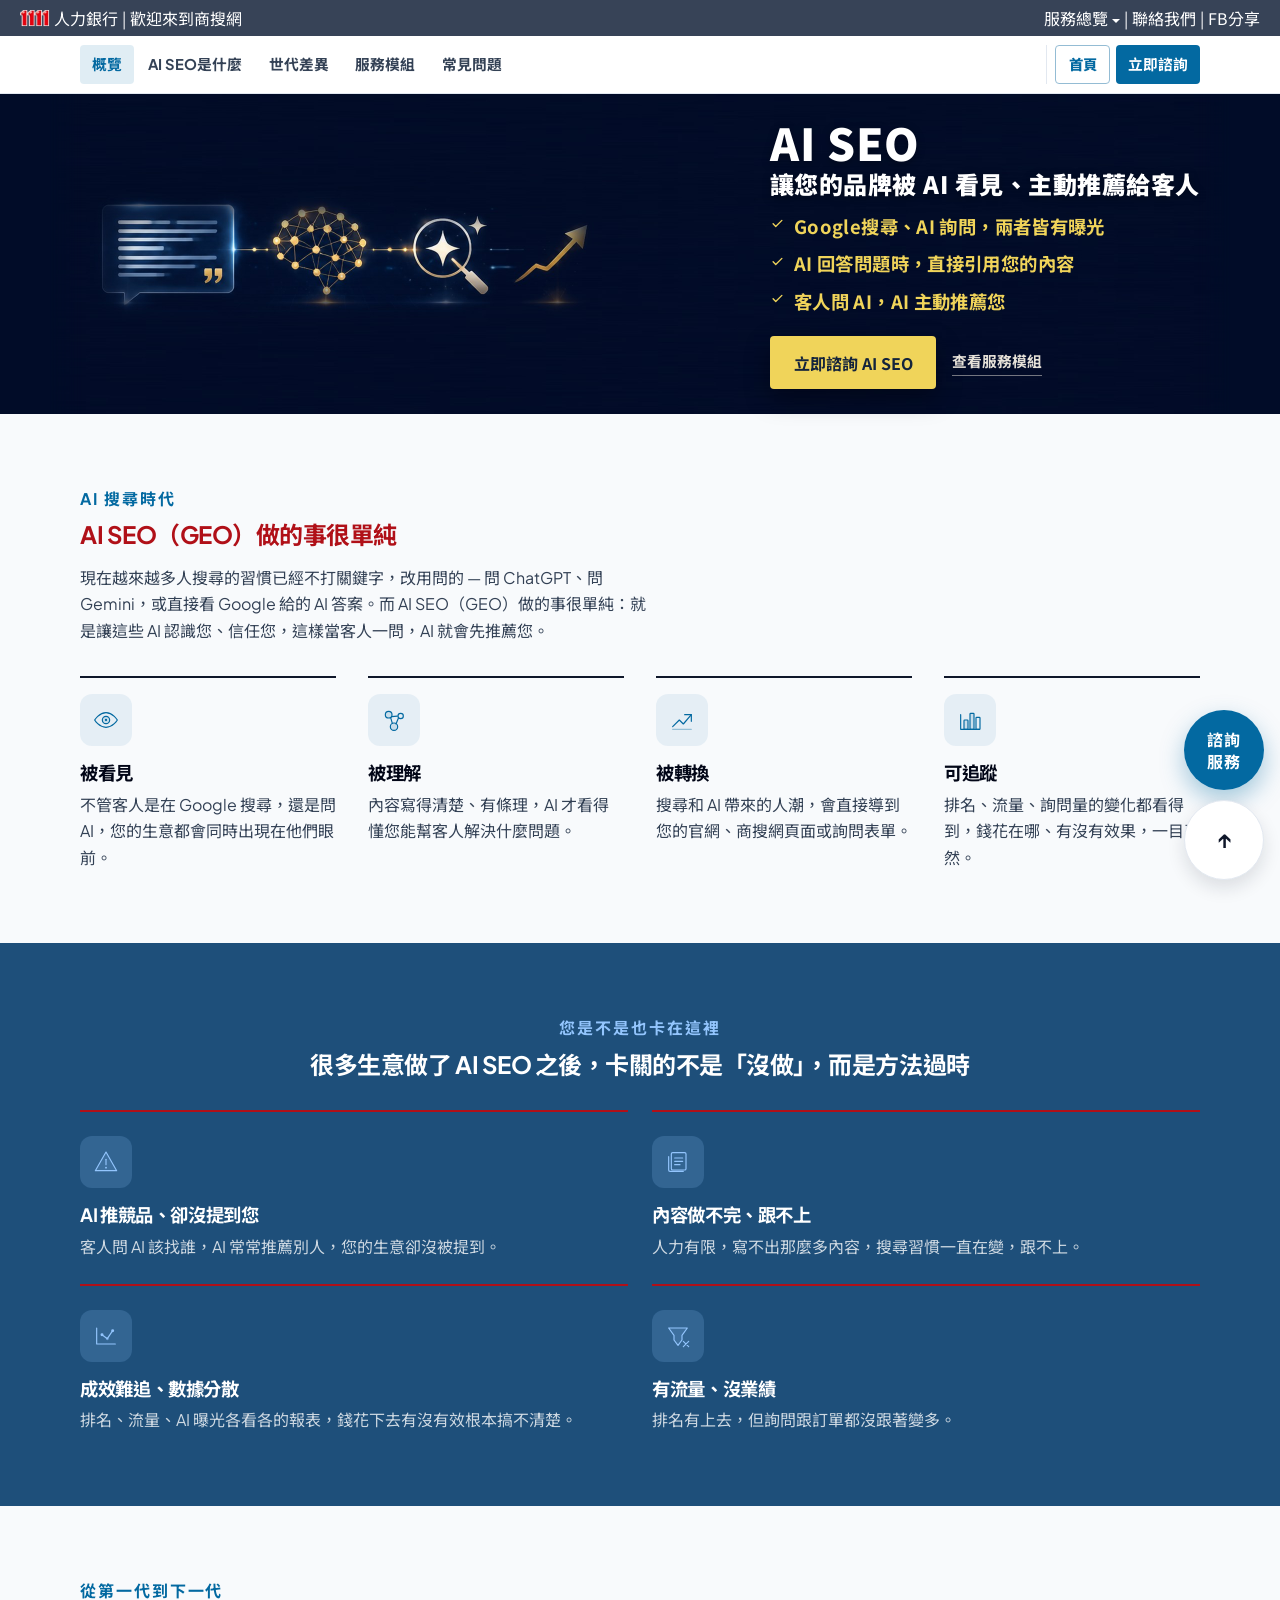
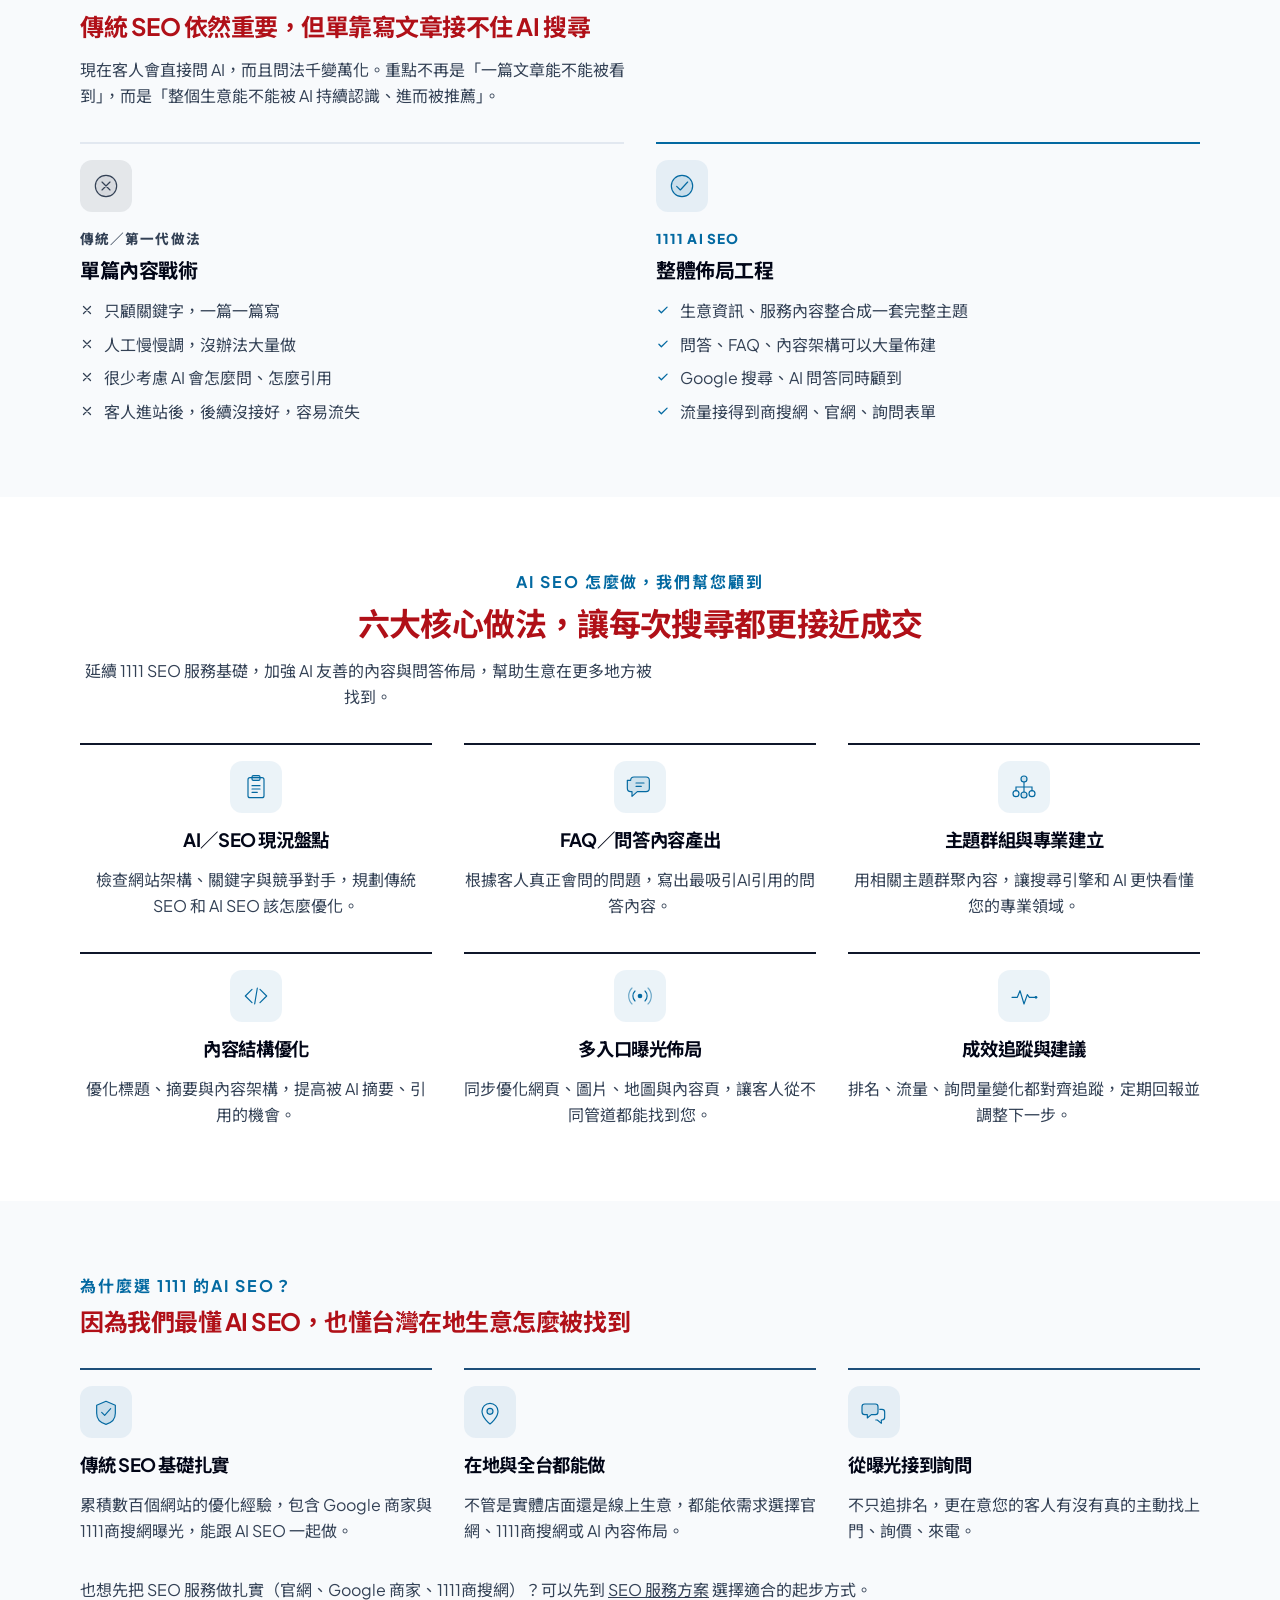
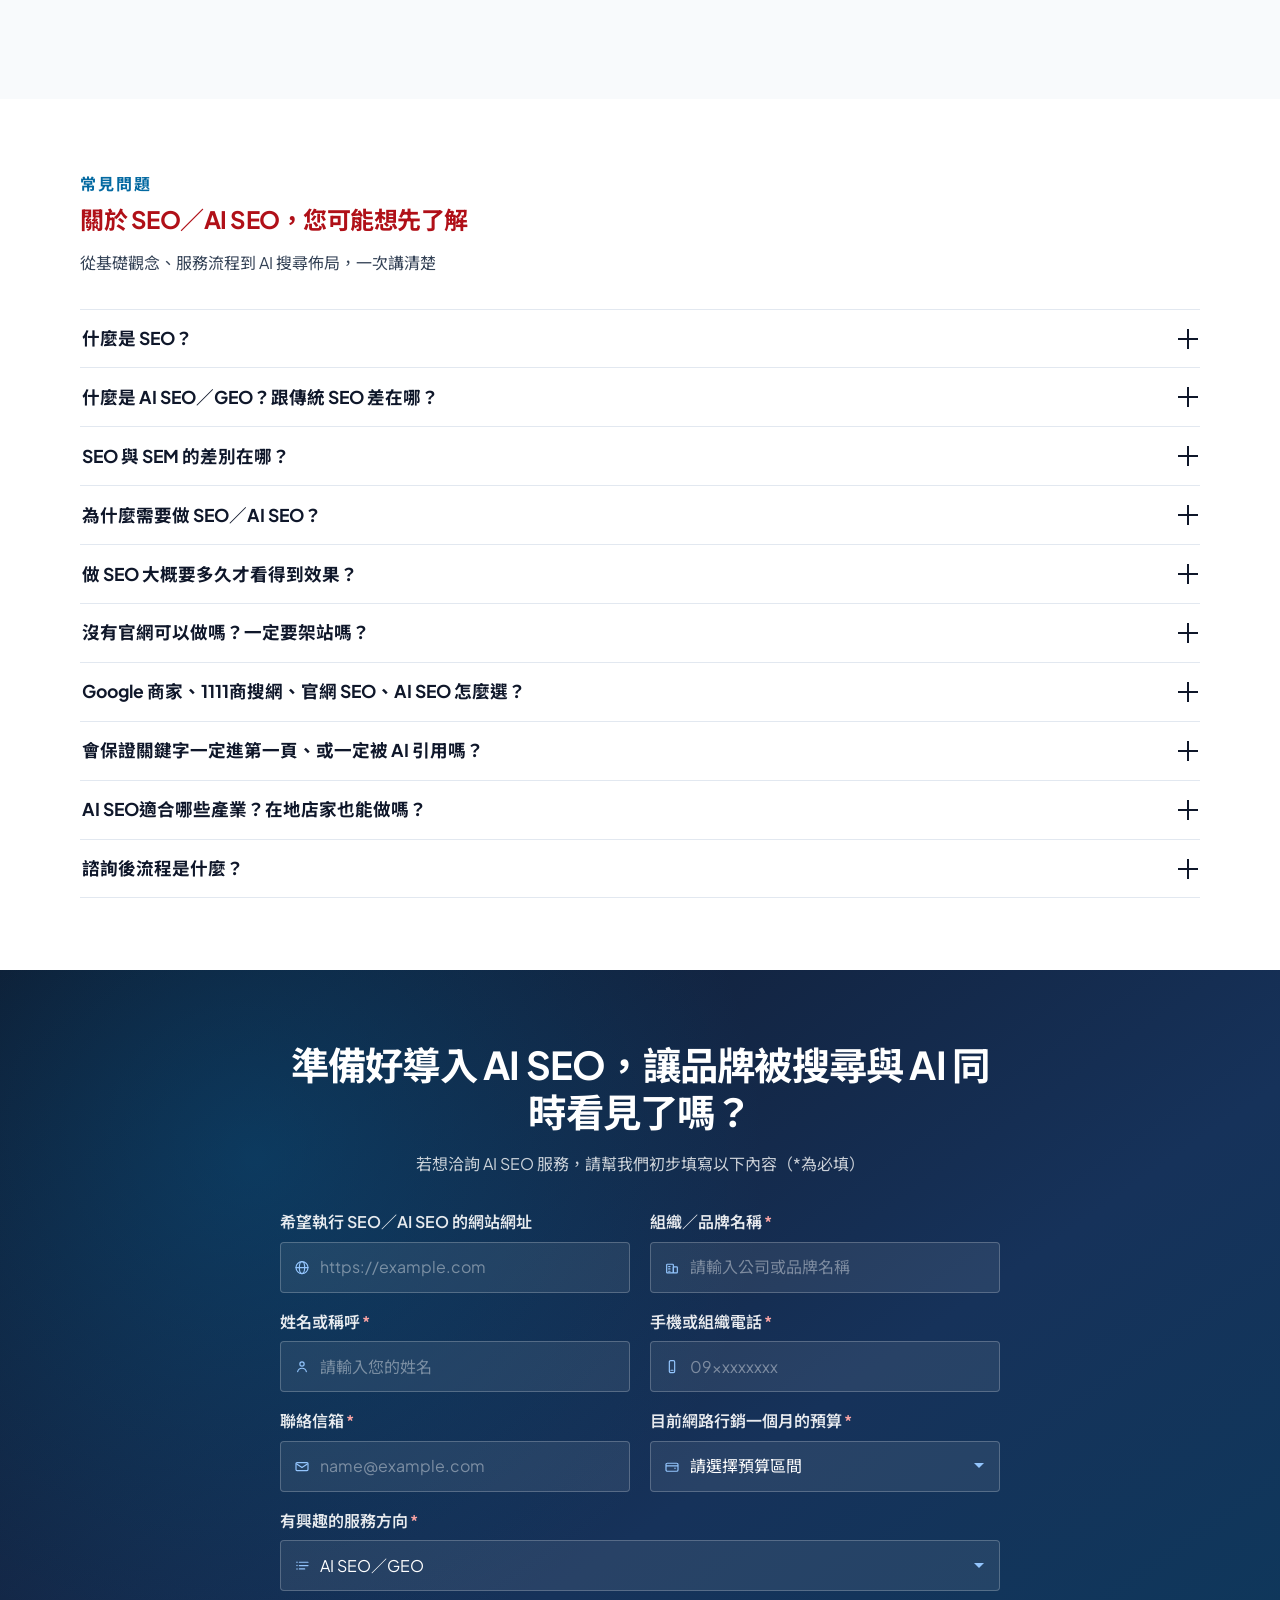
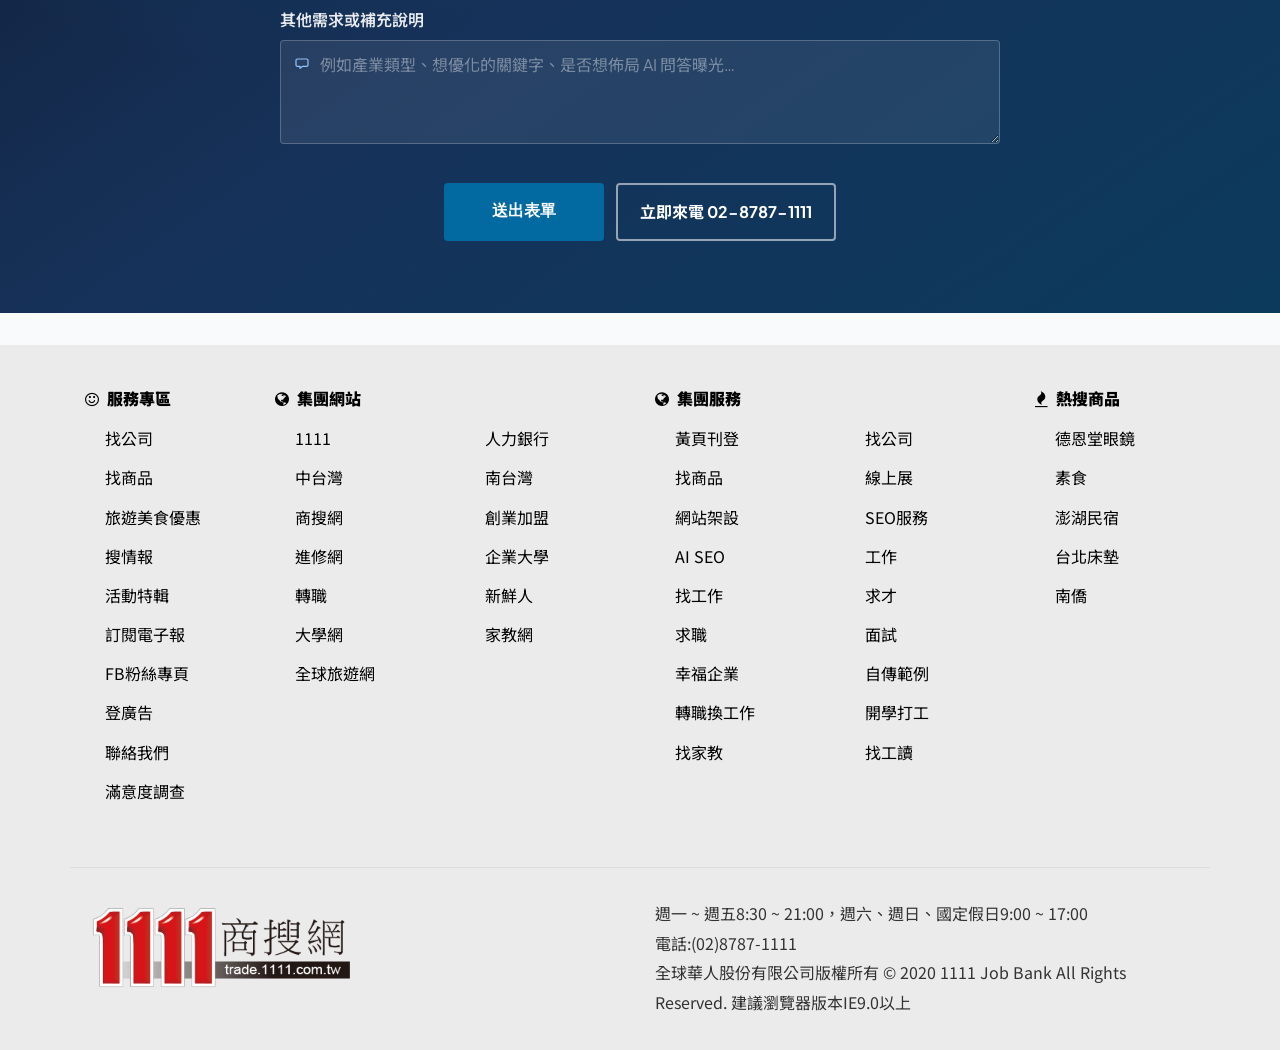
==== commit 61868f85: "Align landing copy with the SEO content review and keep production URLs extensionless. Co-authored-b" ====
--- a/ai-seo.html
+++ b/ai-seo.html
@@ -3,28 +3,29 @@
 <head>
   <meta charset="UTF-8" />
   <meta name="viewport" content="width=device-width, initial-scale=1.0" />
-  <title>1111 AI SEO｜讓品牌被 AI 看見、被推薦</title>
-  <meta name="description" content="1111 AI SEO 服務：從 Google 搜尋到 ChatGPT、Gemini、AI Overview，協助品牌被理解、被引用與被推薦，並把自然流量轉成詢問與業績。" />
+  <title>1111 AI SEO｜讓您的品牌被 AI 看見、主動推薦給客人</title>
+  <meta name="description" content="1111 AI SEO（GEO）：讓您的品牌被 AI 看見、主動推薦給客人。Google 搜尋與 ChatGPT、Gemini、AI 詢問同時曝光，內容被 AI 引用，客人一問就先推薦您。" />
+  <meta name="keywords" content="AI SEO,GEO,ChatGPT SEO,Gemini,Google AI Overview,生成式引擎優化,AI推薦,FAQ" />
   <meta name="robots" content="index, follow, max-image-preview:large, max-snippet:-1, max-video-preview:-1" />
   <meta name="author" content="1111商搜網" />
-  <link rel="canonical" href="https://trade.1111.com.tw/seo/ai-seo.html" />
+  <link rel="canonical" href="https://trade.1111.com.tw/seo/ai-seo" />
   <link rel="icon" href="https://trade.1111.com.tw/seo/images/logo-1111.png" type="image/png" />
   <link rel="apple-touch-icon" href="https://trade.1111.com.tw/seo/images/logo-1111.png" />
 
   <meta property="og:locale" content="zh_TW" />
   <meta property="og:type" content="website" />
   <meta property="og:site_name" content="1111商搜網" />
-  <meta property="og:url" content="https://trade.1111.com.tw/seo/ai-seo.html" />
-  <meta property="og:title" content="1111 AI SEO｜讓品牌被 AI 看見、被推薦" />
-  <meta property="og:description" content="1111 AI SEO 服務：從結構、內容到問答佈局，協助品牌在 AI 搜尋時代持續被理解與推薦。" />
+  <meta property="og:url" content="https://trade.1111.com.tw/seo/ai-seo" />
+  <meta property="og:title" content="1111 AI SEO｜讓您的品牌被 AI 看見、主動推薦給客人" />
+  <meta property="og:description" content="1111 AI SEO（GEO）：Google 搜尋與 AI 詢問同時曝光，讓內容被 AI 引用，客人一問就先推薦您。" />
   <meta property="og:image" content="https://trade.1111.com.tw/seo/images/og-aiseo.jpg" />
   <meta property="og:image:width" content="1200" />
   <meta property="og:image:height" content="630" />
   <meta property="og:image:alt" content="1111 AI SEO 服務" />
 
   <meta name="twitter:card" content="summary_large_image" />
-  <meta name="twitter:title" content="1111 AI SEO｜讓品牌被 AI 看見、被推薦" />
-  <meta name="twitter:description" content="1111 AI SEO 服務：從結構、內容到問答佈局，協助品牌在 AI 搜尋時代持續被理解與推薦。" />
+  <meta name="twitter:title" content="1111 AI SEO｜讓您的品牌被 AI 看見、主動推薦給客人" />
+  <meta name="twitter:description" content="1111 AI SEO（GEO）：Google 搜尋與 AI 詢問同時曝光，讓內容被 AI 引用，客人一問就先推薦您。" />
   <meta name="twitter:image" content="https://trade.1111.com.tw/seo/images/og-aiseo.jpg" />
 
   <link rel="preconnect" href="https://fonts.googleapis.com" />
@@ -32,7 +33,7 @@
   <link href="https://fonts.googleapis.com/css2?family=Noto+Sans+TC:wght@500;700;900&family=Plus+Jakarta+Sans:wght@400;500;600;700;800&display=swap" rel="stylesheet" />
   <link rel="stylesheet" href="https://cdnjs.cloudflare.com/ajax/libs/font-awesome/4.7.0/css/font-awesome.min.css" />
   <link rel="stylesheet" href="https://cdnjs.cloudflare.com/ajax/libs/animate.css/4.1.1/animate.min.css" />
-  <link rel="stylesheet" href="css/styles.css?v=20260813-8" />
+  <link rel="stylesheet" href="css/styles.css?v=20260820-5" />
   <link rel="stylesheet" href="css/1111-chrome.css" />
 
   <script type="application/ld+json">
@@ -56,17 +57,18 @@
       },
       {
         "@type": "WebPage",
-        "@id": "https://trade.1111.com.tw/seo/ai-seo.html#webpage",
-        "url": "https://trade.1111.com.tw/seo/ai-seo.html",
-        "name": "1111 AI SEO｜讓品牌被 AI 看見、被推薦",
-        "description": "1111 AI SEO 服務：從 Google 搜尋到 ChatGPT、Gemini、AI Overview，協助品牌被理解、被引用與被推薦，並把自然流量轉成詢問與業績。",
+        "@id": "https://trade.1111.com.tw/seo/ai-seo#webpage",
+        "url": "https://trade.1111.com.tw/seo/ai-seo",
+        "name": "1111 AI SEO｜讓您的品牌被 AI 看見、主動推薦給客人",
+        "description": "1111 AI SEO（GEO）：讓您的品牌被 AI 看見、主動推薦給客人。Google 搜尋與 ChatGPT、Gemini、AI 詢問同時曝光，內容被 AI 引用，客人一問就先推薦您。",
+        "keywords": "AI SEO,GEO,ChatGPT SEO,Gemini,Google AI Overview,生成式引擎優化",
         "isPartOf": {
           "@type": "WebSite",
           "@id": "https://trade.1111.com.tw/#website",
           "url": "https://trade.1111.com.tw/",
           "name": "1111商搜網"
         },
-        "about": { "@id": "https://trade.1111.com.tw/seo/ai-seo.html#service" },
+        "about": { "@id": "https://trade.1111.com.tw/seo/ai-seo#service" },
         "primaryImageOfPage": {
           "@type": "ImageObject",
           "url": "https://trade.1111.com.tw/seo/images/og-aiseo.jpg",
@@ -74,26 +76,26 @@
           "height": 630
         },
         "inLanguage": "zh-Hant",
-        "breadcrumb": { "@id": "https://trade.1111.com.tw/seo/ai-seo.html#breadcrumb" },
-        "mainEntity": { "@id": "https://trade.1111.com.tw/seo/ai-seo.html#faq" }
+        "breadcrumb": { "@id": "https://trade.1111.com.tw/seo/ai-seo#breadcrumb" },
+        "mainEntity": { "@id": "https://trade.1111.com.tw/seo/ai-seo#faq" }
       },
       {
         "@type": "Service",
-        "@id": "https://trade.1111.com.tw/seo/ai-seo.html#service",
+        "@id": "https://trade.1111.com.tw/seo/ai-seo#service",
         "name": "1111 AI SEO 服務",
         "alternateName": ["AI SEO", "GEO", "生成式引擎優化"],
         "serviceType": "AI SEO／生成式引擎優化（GEO）",
-        "description": "1111 AI SEO 服務協助品牌在 Google、ChatGPT、Gemini、AI Overview 等管道被理解與推薦，結合傳統 SEO 與問答、主題權威與結構化資料佈局。",
+        "description": "1111 AI SEO（GEO）讓您的品牌被 AI 看見、主動推薦給客人。同步佈局 Google 搜尋與 ChatGPT、Gemini、AI 詢問曝光，讓內容被 AI 引用，並把流量接到官網、商搜網或詢問表單。",
         "provider": { "@id": "https://trade.1111.com.tw/#organization" },
         "areaServed": {
           "@type": "Country",
           "name": "Taiwan"
         },
-        "url": "https://trade.1111.com.tw/seo/ai-seo.html"
+        "url": "https://trade.1111.com.tw/seo/ai-seo"
       },
       {
         "@type": "BreadcrumbList",
-        "@id": "https://trade.1111.com.tw/seo/ai-seo.html#breadcrumb",
+        "@id": "https://trade.1111.com.tw/seo/ai-seo#breadcrumb",
         "itemListElement": [
           {
             "@type": "ListItem",
@@ -111,20 +113,20 @@
             "@type": "ListItem",
             "position": 3,
             "name": "AI SEO",
-            "item": "https://trade.1111.com.tw/seo/ai-seo.html"
+            "item": "https://trade.1111.com.tw/seo/ai-seo"
           }
         ]
       },
       {
         "@type": "FAQPage",
-        "@id": "https://trade.1111.com.tw/seo/ai-seo.html#faq",
+        "@id": "https://trade.1111.com.tw/seo/ai-seo#faq",
         "mainEntity": [
           {
             "@type": "Question",
             "name": "什麼是 SEO？",
             "acceptedAnswer": {
               "@type": "Answer",
-              "text": "SEO（Search Engine Optimization，搜尋引擎優化）是透過調整網站結構、內容與關鍵字策略，讓潛在客戶在 Google 等搜尋引擎輸入需求時，更容易找到你的網站或商家資訊。目標是提升自然曝光與詢問，而不是只靠付費廣告暫時出現。"
+              "text": "SEO（Search Engine Optimization，搜尋引擎優化）是透過調整網站結構、內容與關鍵字，讓潛在客戶在 Google 等搜尋引擎輸入需求（關鍵字）時，更容易找到您的網站或商家資訊。目標是提升您網站的自然曝光與詢問，而不是只靠付費廣告才能被看到。"
             }
           },
           {
@@ -132,7 +134,7 @@
             "name": "什麼是 AI SEO／GEO？跟傳統 SEO 差在哪？",
             "acceptedAnswer": {
               "@type": "Answer",
-              "text": "傳統 SEO 著重 Google 等搜尋結果排名；AI SEO／GEO 則額外關注品牌是否被 ChatGPT、Gemini、Google AI Overview 等生成式回答理解與引用。實務上兩者互補：先打好結構與內容基礎，再補強問答、主題權威與可被 AI 讀懂的格式。"
+              "text": "傳統 SEO 著重 Google 等搜尋引擎的網站排名；但現在 AI SEO／GEO 則是關注您的生意是否會被 ChatGPT、Gemini、Google AI Overview 這些 AI 工具理解並推薦。實務上兩者是互補的：先把網站結構與內容基礎打好，再補強問答內容、專業主題，讓 AI 也讀得懂。"
             }
           },
           {
@@ -140,15 +142,15 @@
             "name": "SEO 與 SEM 的差別在哪？",
             "acceptedAnswer": {
               "@type": "Answer",
-              "text": "SEO 著重自然搜尋排名，成效較偏中長期累積；SEM（Search Engine Marketing）通常指搜尋廣告等付費曝光，可較快出現在搜尋結果，但停止投放後流量也容易下降。實務上兩者常互補：SEM 負責短期曝光與測試關鍵字，SEO 負責長期穩定獲客。"
+              "text": "SEO 靠自然搜尋排名，效果偏中長期累積；SEM（Search Engine Marketing，搜尋引擎行銷）是指付費搜尋廣告，能較快出現在搜尋結果，但停止投放後流量也會跟著下降。簡單來說就是：SEM 負責短期曝光與測試關鍵字，SEO 負責穩定長期客源。"
             }
           },
           {
             "@type": "Question",
-            "name": "為什麼企業需要做 SEO／AI SEO？",
+            "name": "為什麼需要做 SEO／AI SEO？",
             "acceptedAnswer": {
               "@type": "Answer",
-              "text": "當客戶主動搜尋產品、服務或在地店家時，排名靠前或被 AI 推薦的商家更容易被點擊與諮詢。這能降低對單一廣告渠道的依賴，讓有購買意圖的流量持續進來，也有助品牌建立專業可信度。"
+              "text": "當客人主動搜尋產品、服務或在地店家時，排名在前或被 AI 推薦的商家更容易被點擊與詢問。這能降低對單一付費廣告管道的依賴，讓有購買意圖的客人流量持續進來，也有助更自然的建立專業與可信度。"
             }
           },
           {
@@ -156,7 +158,7 @@
             "name": "做 SEO 大概要多久才看得到效果？",
             "acceptedAnswer": {
               "@type": "Answer",
-              "text": "SEO 屬於中長期經營，多數網站在持續優化後約數週至數個月較容易觀察到排名與流量變化。AI 引用與提及同樣需要內容與結構累積。實際時程會依產業競爭、網站現況與關鍵字難度而異。"
+              "text": "SEO 屬於中長期經營，多數網站在持續優化後約數週到數個月，才較容易看到排名與流量的變化。而 AI 引用與提及也同樣需要內容與結構累積時間。實際時程會依產業競爭、網站現況與關鍵字難度而有所不同。"
             }
           },
           {
@@ -164,31 +166,31 @@
             "name": "沒有官網可以做嗎？一定要架站嗎？",
             "acceptedAnswer": {
               "@type": "Answer",
-              "text": "可以。若尚無官網，可先從 1111 商搜網曝光、Google 商家經營起步；之後有需要再加購網站架設。有官網則能同步做官網 SEO 與 AI 友善內容佈局，讓品牌搜尋與產品關鍵字一起成長。"
+              "text": "可以。若還沒有官網，可先從 1111 商搜網曝光、Google 商家經營開始；之後有需要再加購網站架設即可。若已有官網，則能同步做官網 SEO 與 AI 友善內容佈局，讓生意搜尋與產品關鍵字一起成長。"
             }
           },
           {
             "@type": "Question",
-            "name": "Google 商家、商搜網、官網 SEO、AI SEO 怎麼選？",
+            "name": "Google 商家、1111商搜網、官網 SEO、AI SEO 怎麼選？",
             "acceptedAnswer": {
               "@type": "Answer",
-              "text": "Google 商家偏在地搜尋與地圖曝光；商搜網適合在 1111 生態被潛在客戶找到；官網 SEO 著重站內結構與關鍵字布局；AI SEO 補強生成式搜尋的可理解與可引用性。有實體據點可優先考慮含 Google 商家的方案；想搶 AI 回答能見度則可再評估 AI SEO。不確定時，諮詢後我們會依目標建議。"
+              "text": "Google 商家偏重在地搜尋與地圖曝光；1111 商搜網像線上黃頁，涵蓋各行各業，不只在站內能被瀏覽，也能透過 Google 等搜尋管道被潛在客戶找到，觸及範圍更廣；官網 SEO 著重網站架構與關鍵字佈局；AI SEO 則加強生成式搜尋的理解與引用機會。若有實體據點，可優先考慮含 Google 商家的方案；若想讓 AI 回答更容易提及您，可再評估 AI SEO。不確定時，可先向我們詢問後會再依目標建議。"
             }
           },
           {
             "@type": "Question",
-            "name": "保證關鍵字一定進第一頁、或一定被 AI 引用嗎？",
+            "name": "會保證關鍵字一定進第一頁、或一定被 AI 引用嗎？",
             "acceptedAnswer": {
               "@type": "Answer",
-              "text": "部分傳統 SEO 方案會約定一定組數的關鍵字優化，並在雙方確認條件下，保證至少一組進入第一頁。搜尋排名與 AI 引用仍受競爭與演算法影響，實際服務內容與保證範圍以雙方確認為準。我們會先評估可行性，再與您對齊期待。"
+              "text": "部分傳統 SEO 方案會約定一定組數的關鍵字優化，並在雙方確認條件下，保證至少一組進入第一頁。搜尋排名與 AI 引用仍會受競爭與演算法影響，實際服務內容與保證範圍以雙方確認為準。建議您可以先提供期望的關鍵字，我們會依產業競爭度與關鍵字難易度評估可行性，並協助調整最合適的關鍵字組合。"
             }
           },
           {
             "@type": "Question",
-            "name": "適合哪些產業？在地店家也能做嗎？",
+            "name": "AI SEO適合哪些產業？在地店家也能做嗎？",
             "acceptedAnswer": {
               "@type": "Answer",
-              "text": "適用機械設備、餐飲食品、牙醫醫美、運輸租車等多種產業。有實體據點的在地商家也很適合，可透過 Google 商家與在地搜尋曝光，並視需求補強 FAQ／知識型內容，讓附近客戶與 AI 使用者都能找到您。"
+              "text": "機械設備、餐飲食品、牙醫醫美、運輸租車等任何產業都適用。有實體據點的在地店家也很適合，可透過 Google 商家與在地搜尋曝光，並視需求補強 FAQ／知識型內容，讓附近客戶與 AI 使用者都能找到您。"
             }
           },
           {
@@ -196,7 +198,7 @@
             "name": "諮詢後流程是什麼？",
             "acceptedAnswer": {
               "@type": "Answer",
-              "text": "送出表單或來電後，顧問會與您聯繫，了解產業、目標與網站現況，再建議適合的傳統 SEO、AI SEO 或整合方向。確認服務內容後即可進入執行與追蹤階段。"
+              "text": "可先送出表單或來電後，我們會有專員與您聯繫，了解產業、目標與網站現況，再建議您適合的傳統 SEO、AI SEO 或是整合大方向。確認服務內容後即可進入執行與追蹤階段。"
             }
           }
         ]
@@ -256,7 +258,7 @@
         <a class="page-nav__link" href="#faq">常見問題</a>
       </div>
       <div class="page-nav__aside">
-        <a class="page-nav__page" href="index.html">首頁</a>
+        <a class="page-nav__page" href="./">首頁</a>
         <a class="page-nav__link page-nav__link--cta" href="#contact">立即諮詢</a>
       </div>
     </div>
@@ -268,7 +270,7 @@
         <img
           class="hero__img"
           src="images/hero-aiseo.jpg"
-          alt="1111 AI SEO：讓品牌在Google與AI回答中被看見、被推薦"
+          alt="1111 AI SEO：讓您的品牌被 AI 看見、主動推薦給客人"
           width="2360"
           height="640"
           fetchpriority="high"
@@ -278,12 +280,12 @@
       <div class="hero__copy">
         <h1 id="hero-title" class="animate__animated animate__fadeInDown" style="--animate-duration:0.7s;--animate-delay:0.1s">
           <span class="hero__title-main">AI SEO</span>
-          <span class="hero__title-sub">讓品牌被 AI 看見、被推薦</span>
+          <span class="hero__title-sub">讓您的品牌被 AI 看見、主動推薦給客人</span>
         </h1>
         <ul class="hero__benefits animate__animated animate__fadeInUp" style="--animate-duration:0.7s;--animate-delay:0.25s">
-          <li>Google 與 AI 回答雙軌曝光</li>
-          <li>問答與結構化內容可被引用</li>
-          <li>自然流量導向詢問與轉換</li>
+          <li>Google搜尋、AI 詢問，兩者皆有曝光</li>
+          <li>AI 回答問題時，直接引用您的內容</li>
+          <li>客人問 AI，AI 主動推薦您</li>
         </ul>
         <div class="hero__cta animate__animated animate__fadeInUp" style="--animate-duration:0.7s;--animate-delay:0.4s">
           <a class="btn btn--primary" href="#contact">立即諮詢 AI SEO</a>
@@ -297,8 +299,8 @@
   <section class="section" id="what" aria-labelledby="what-title">
     <div class="container">
       <p class="eyebrow reveal" data-animate="fadeInUp">AI 搜尋時代</p>
-      <h2 id="what-title" class="reveal" data-animate="fadeInUp" data-delay="0.08s">什麼是 AI SEO？與 GEO 有何關係？</h2>
-      <p class="section__sub reveal" data-animate="fadeInUp" data-delay="0.12s">客戶不只在 Google 點連結，也會直接問 ChatGPT、Gemini 或看 Google AI Overview。AI SEO（也常稱 GEO，Generative Engine Optimization）就是讓品牌與產品更容易被這些 AI 理解、信任並主動推薦。</p>
+      <h2 id="what-title" class="reveal" data-animate="fadeInUp" data-delay="0.08s">AI SEO（GEO）做的事很單純</h2>
+      <p class="section__sub reveal" data-animate="fadeInUp" data-delay="0.12s">現在越來越多人搜尋的習慣已經不打關鍵字，改用問的 — 問 ChatGPT、問 Gemini，或直接看 Google 給的 AI 答案。而 AI SEO（GEO）做的事很單純：就是讓這些 AI 認識您、信任您，這樣當客人一問，AI 就會先推薦您。</p>
       <div class="pillars__grid">
         <article class="pillar reveal" data-animate="fadeInUp" data-delay="0s">
           <div class="pillar__icon" aria-hidden="true">
@@ -309,7 +311,7 @@
             </svg>
           </div>
           <h3>被看見</h3>
-          <p>在傳統搜尋結果與 AI 回答中同時出現，提高品牌心佔率。</p>
+          <p>不管客人是在 Google 搜尋，還是問 AI，您的生意都會同時出現在他們眼前。</p>
         </article>
         <article class="pillar reveal" data-animate="fadeInUp" data-delay="0.1s">
           <div class="pillar__icon" aria-hidden="true">
@@ -321,7 +323,7 @@
             </svg>
           </div>
           <h3>被理解</h3>
-          <p>用清楚結構、問答與專業內容，讓 AI 讀得懂你解決什麼問題。</p>
+          <p>內容寫得清楚、有條理，AI 才看得懂您能幫客人解決什麼問題。</p>
         </article>
         <article class="pillar reveal" data-animate="fadeInUp" data-delay="0.2s">
           <div class="pillar__icon" aria-hidden="true">
@@ -332,7 +334,7 @@
             </svg>
           </div>
           <h3>被轉換</h3>
-          <p>把搜尋與 AI 帶來的流量，接到官網、商搜網或諮詢表單。</p>
+          <p>搜尋和 AI 帶來的人潮，會直接導到您的官網、商搜網頁面或詢問表單。</p>
         </article>
         <article class="pillar reveal" data-animate="fadeInUp" data-delay="0.3s">
           <div class="pillar__icon" aria-hidden="true">
@@ -344,7 +346,7 @@
             </svg>
           </div>
           <h3>可追蹤</h3>
-          <p>對齊排名、流量、詢問與曝光變化，讓投資回報看得清楚。</p>
+          <p>排名、流量、詢問量的變化都看得到，錢花在哪、有沒有效果，一目了然。</p>
         </article>
       </div>
     </div>
@@ -352,8 +354,8 @@
 
   <section class="section logos" id="pain" aria-labelledby="pain-title">
     <div class="container">
-      <p class="eyebrow reveal" data-animate="fadeInUp" style="color:#93c5fd">你是不是也卡在這裡</p>
-      <h2 id="pain-title" class="reveal" data-animate="fadeInUp" data-delay="0.08s">很多品牌導入 AI SEO 後，真正卡關的不是「沒做」，而是方法過時</h2>
+      <p class="eyebrow reveal" data-animate="fadeInUp" style="color:#93c5fd">您是不是也卡在這裡</p>
+      <h2 id="pain-title" class="reveal" data-animate="fadeInUp" data-delay="0.08s">很多生意做了 AI SEO 之後，卡關的不是「沒做」，而是方法過時</h2>
       <div class="pain-grid">
         <article class="pain-card reveal" data-animate="fadeInUp" data-delay="0s">
           <div class="mark-icon" aria-hidden="true">
@@ -363,8 +365,8 @@
               <circle cx="24" cy="32.5" r="1.4" fill="currentColor"/>
             </svg>
           </div>
-          <h3>AI 推競品、沒提到我們</h3>
-          <p>AI Overview、ChatGPT 回答裡常出現對手，品牌卻缺席。</p>
+          <h3>AI 推競品、卻沒提到您</h3>
+          <p>客人問 AI 該找誰，AI 常常推薦別人，您的生意卻沒被提到。</p>
         </article>
         <article class="pain-card reveal" data-animate="fadeInUp" data-delay="0.08s">
           <div class="mark-icon" aria-hidden="true">
@@ -374,8 +376,8 @@
               <path d="M19 18h12M19 23h12M19 28h8" stroke="currentColor" stroke-width="1.75" stroke-linecap="round"/>
             </svg>
           </div>
-          <h3>內容做不完、規模化困難</h3>
-          <p>行銷人力有限，長尾問句與 FAQ 佈局跟不上搜尋變化。</p>
+          <h3>內容做不完、跟不上</h3>
+          <p>人力有限，寫不出那麼多內容，搜尋習慣一直在變，跟不上。</p>
         </article>
         <article class="pain-card reveal" data-animate="fadeInUp" data-delay="0.16s">
           <div class="mark-icon" aria-hidden="true">
@@ -388,7 +390,7 @@
             </svg>
           </div>
           <h3>成效難追、數據分散</h3>
-          <p>GSC、GA4、AI 曝光各看各的，不知道錢花得有沒有效。</p>
+          <p>排名、流量、AI 曝光各看各的報表，錢花下去有沒有效根本搞不清楚。</p>
         </article>
         <article class="pain-card reveal" data-animate="fadeInUp" data-delay="0.24s">
           <div class="mark-icon" aria-hidden="true">
@@ -398,7 +400,7 @@
             </svg>
           </div>
           <h3>有流量、沒業績</h3>
-          <p>顧問說排名上來了，但詢問與訂單沒有同步成長。</p>
+          <p>排名有上去，但詢問跟訂單都沒跟著變多。</p>
         </article>
       </div>
     </div>
@@ -407,8 +409,8 @@
   <section class="section section--desktop-only" id="evolve" aria-labelledby="evolve-title">
     <div class="container">
       <p class="eyebrow reveal" data-animate="fadeInUp">從第一代到下一代</p>
-      <h2 id="evolve-title" class="reveal" data-animate="fadeInUp" data-delay="0.08s">傳統 SEO 沒有錯，但只做內容戰術已經不夠</h2>
-      <p class="section__sub reveal" data-animate="fadeInUp" data-delay="0.12s">生成式 AI 搜尋讓客戶問法無限延伸。焦點要從「單篇文章怎麼被引用」，拉高到「整個品牌與服務如何被持續理解，並接到轉換」。</p>
+      <h2 id="evolve-title" class="reveal" data-animate="fadeInUp" data-delay="0.08s">傳統 SEO 依然重要，但單靠寫文章接不住 AI 搜尋</h2>
+      <p class="section__sub reveal" data-animate="fadeInUp" data-delay="0.12s">現在客人會直接問 AI，而且問法千變萬化。重點不再是「一篇文章能不能被看到」，而是「整個生意能不能被 AI 持續認識、進而被推薦」。</p>
       <div class="compare">
         <div class="compare__col reveal" data-animate="fadeInUp" data-delay="0s">
           <div class="mark-icon" aria-hidden="true">
@@ -420,10 +422,10 @@
           <p class="compare__label">傳統／第一代做法</p>
           <h3>單篇內容戰術</h3>
           <ul>
-            <li>著重關鍵字與單篇文章優化</li>
-            <li>人工逐篇調整，規模化不易</li>
-            <li>較少對齊 AI 問答與引用場景</li>
-            <li>流量進站後承接機制常斷層</li>
+            <li>只顧關鍵字，一篇一篇寫</li>
+            <li>人工慢慢調，沒辦法大量做</li>
+            <li>很少考慮 AI 會怎麼問、怎麼引用</li>
+            <li>客人進站後，後續沒接好，容易流失</li>
           </ul>
         </div>
         <div class="compare__col compare__col--next reveal" data-animate="fadeInUp" data-delay="0.1s">
@@ -434,12 +436,12 @@
             </svg>
           </div>
           <p class="compare__label">1111 AI SEO</p>
-          <h3>品牌系統工程</h3>
+          <h3>整體佈局工程</h3>
           <ul>
-            <li>品牌／服務實體訊號＋主題叢集</li>
-            <li>問答、FAQ、結構化內容可規模化佈局</li>
-            <li>對齊 Google 與生成式 AI 雙軌曝光</li>
-            <li>流量接到商搜網、官網與諮詢轉換</li>
+            <li>生意資訊、服務內容整合成一套完整主題</li>
+            <li>問答、FAQ、內容架構可以大量佈建</li>
+            <li>Google 搜尋、AI 問答同時顧到</li>
+            <li>流量接得到商搜網、官網、詢問表單</li>
           </ul>
         </div>
       </div>
@@ -448,9 +450,9 @@
 
   <section class="section stats section--desktop-only" id="modules" aria-labelledby="modules-title">
     <div class="container">
-      <p class="eyebrow reveal" data-animate="fadeInUp">服務模組</p>
-      <h2 id="modules-title" class="reveal" data-animate="fadeInUp" data-delay="0.08s">AI SEO 六大核心做法，讓每一次搜尋更靠近轉換</h2>
-      <p class="section__sub reveal" data-animate="fadeInUp" data-delay="0.12s">延續 1111 SEO 服務基礎，補強 AI 友善內容與問答佈局，協助品牌在多入口被找到。</p>
+      <p class="eyebrow reveal" data-animate="fadeInUp">AI SEO 怎麼做，我們幫您顧到</p>
+      <h2 id="modules-title" class="reveal" data-animate="fadeInUp" data-delay="0.08s">六大核心做法，讓每次搜尋都更接近成交</h2>
+      <p class="section__sub reveal" data-animate="fadeInUp" data-delay="0.12s">延續 1111 SEO 服務基礎，加強 AI 友善的內容與問答佈局，幫助生意在更多地方被找到。</p>
       <div class="module-grid">
         <article class="module reveal" data-animate="fadeInUp" data-delay="0s">
           <div class="mark-icon" aria-hidden="true">
@@ -460,8 +462,8 @@
               <path d="M18 22h12M18 27h12M18 32h8" stroke="currentColor" stroke-width="1.75" stroke-linecap="round"/>
             </svg>
           </div>
-          <h3>AI／SEO 策略盤點</h3>
-          <p>盤點網站結構、關鍵字與競品，規劃涵蓋傳統 SEO、AIO 與 GEO 的優化方向。</p>
+          <h3>AI／SEO 現況盤點</h3>
+          <p>檢查網站架構、關鍵字與競爭對手，規劃傳統 SEO 和 AI SEO 該怎麼優化。</p>
         </article>
         <article class="module reveal" data-animate="fadeInUp" data-delay="0.06s">
           <div class="mark-icon" aria-hidden="true">
@@ -470,8 +472,8 @@
               <path d="M18 18h12M18 23h8" stroke="currentColor" stroke-width="1.75" stroke-linecap="round"/>
             </svg>
           </div>
-          <h3>FAQ／問答內容生成</h3>
-          <p>依真實消費問題延伸可引用的問答內容，佈局高意圖長尾搜尋情境。</p>
+          <h3>FAQ／問答內容產出</h3>
+          <p>根據客人真正會問的問題，寫出最吸引AI引用的問答內容。</p>
         </article>
         <article class="module reveal" data-animate="fadeInUp" data-delay="0.12s">
           <div class="mark-icon" aria-hidden="true">
@@ -483,8 +485,8 @@
               <path d="M24 16.5V24M24 24H12v5.5M24 24h12v5.5M24 24v7.5" stroke="currentColor" stroke-width="1.75" stroke-linecap="round"/>
             </svg>
           </div>
-          <h3>主題叢集與權威建立</h3>
-          <p>用 Topic Cluster 與專業內容，讓搜尋引擎與 AI 更快理解你的專業領域。</p>
+          <h3>主題群組與專業建立</h3>
+          <p>用相關主題群聚內容，讓搜尋引擎和 AI 更快看懂您的專業領域。</p>
         </article>
         <article class="module reveal" data-animate="fadeInUp" data-delay="0.18s">
           <div class="mark-icon" aria-hidden="true">
@@ -493,8 +495,8 @@
               <path d="M26 12l-4 24" stroke="currentColor" stroke-width="1.75" stroke-linecap="round"/>
             </svg>
           </div>
-          <h3>結構化資料強化</h3>
-          <p>優化標題、摘要與結構化標記，提高頁面被 AI 摘要與引用的可讀性。</p>
+          <h3>內容結構優化</h3>
+          <p>優化標題、摘要與內容架構，提高被 AI 摘要、引用的機會。</p>
         </article>
         <article class="module reveal" data-animate="fadeInUp" data-delay="0.24s">
           <div class="mark-icon" aria-hidden="true">
@@ -505,7 +507,7 @@
             </svg>
           </div>
           <h3>多入口曝光佈局</h3>
-          <p>同步經營網頁、圖片、地圖與內容頁，讓客戶從不同搜尋入口找到你。</p>
+          <p>同步優化網頁、圖片、地圖與內容頁，讓客人從不同管道都能找到您。</p>
         </article>
         <article class="module reveal" data-animate="fadeInUp" data-delay="0.3s">
           <div class="mark-icon" aria-hidden="true">
@@ -515,7 +517,7 @@
             </svg>
           </div>
           <h3>成效追蹤與建議</h3>
-          <p>對齊排名、流量與詢問變化，定期回報並調整下一步行動。</p>
+          <p>排名、流量、詢問量變化都對齊追蹤，定期回報並調整下一步。</p>
         </article>
       </div>
     </div>
@@ -523,8 +525,8 @@
 
   <section class="section section--desktop-only" id="why" aria-labelledby="why-title">
     <div class="container">
-      <p class="eyebrow reveal" data-animate="fadeInUp">為什麼選 1111</p>
-      <h2 id="why-title" class="reveal" data-animate="fadeInUp" data-delay="0.08s">懂 AI SEO，也懂台灣在地商家怎麼被找到</h2>
+      <p class="eyebrow reveal" data-animate="fadeInUp">為什麼選 1111 的AI SEO？</p>
+      <h2 id="why-title" class="reveal" data-animate="fadeInUp" data-delay="0.08s">因為我們最懂 AI SEO，也懂台灣在地生意怎麼被找到</h2>
       <div class="why-grid">
         <article class="why-item reveal" data-animate="fadeInUp" data-delay="0s">
           <div class="mark-icon" aria-hidden="true">
@@ -534,7 +536,7 @@
             </svg>
           </div>
           <h3>傳統 SEO 基礎扎實</h3>
-          <p>累積數百網站優化經驗，含 Google 商家與商搜網曝光，可與 AI SEO 銜接。</p>
+          <p>累積數百個網站的優化經驗，包含 Google 商家與1111商搜網曝光，能跟 AI SEO 一起做。</p>
         </article>
         <article class="why-item reveal" data-animate="fadeInUp" data-delay="0.1s">
           <div class="mark-icon" aria-hidden="true">
@@ -544,7 +546,7 @@
             </svg>
           </div>
           <h3>在地與全台都能做</h3>
-          <p>無論實體店家或線上品牌，都能依目標選擇官網、商搜網與 AI 內容佈局。</p>
+          <p>不管是實體店面還是線上生意，都能依需求選擇官網、1111商搜網或 AI 內容佈局。</p>
         </article>
         <article class="why-item reveal" data-animate="fadeInUp" data-delay="0.2s">
           <div class="mark-icon" aria-hidden="true">
@@ -554,12 +556,12 @@
             </svg>
           </div>
           <h3>從曝光接到詢問</h3>
-          <p>不只追求排名，更重視客戶主動找上門的詢價、來電與諮詢轉換。</p>
+          <p>不只追排名，更在意您的客人有沒有真的主動找上門、詢價、來電。</p>
         </article>
       </div>
       <p class="plans__footnote reveal" data-animate="fadeInUp" style="margin-top:2rem">
-        也想先強化 SEO 服務（官網、Google 商家、商搜網）？可回到
-        <a href="index.html#plans">SEO 服務方案</a>
+        也想先把 SEO 服務做扎實（官網、Google 商家、1111商搜網）？可以先到
+        <a href="./#plans">SEO 服務方案</a>
         選擇適合的起步方式。
       </p>
     </div>
@@ -569,7 +571,7 @@
     <div class="container">
       <p class="eyebrow reveal" data-animate="fadeInUp">常見問題</p>
       <h2 id="faq-title" class="reveal" data-animate="fadeInUp" data-delay="0.08s">關於 SEO／AI SEO，您可能想先了解</h2>
-      <p class="section__sub reveal" data-animate="fadeInUp" data-delay="0.12s">從基礎觀念、服務流程到 AI 搜尋佈局一次釐清</p>
+      <p class="section__sub reveal" data-animate="fadeInUp" data-delay="0.12s">從基礎觀念、服務流程到 AI 搜尋佈局，一次講清楚</p>
 
       <div class="faq__list reveal" data-animate="fadeInUp" data-delay="0.16s" data-accordion>
         <div class="faq__item">
@@ -581,7 +583,7 @@
           </h3>
           <div class="faq__panel" id="faq-panel-1" role="region" aria-labelledby="faq-btn-1" hidden>
             <div class="faq__a">
-              <p>SEO（Search Engine Optimization，搜尋引擎優化）是透過調整網站結構、內容與關鍵字策略，讓潛在客戶在 Google 等搜尋引擎輸入需求時，更容易找到你的網站或商家資訊。目標是提升自然曝光與詢問，而不是只靠付費廣告暫時出現。</p>
+              <p>SEO（Search Engine Optimization，搜尋引擎優化）是透過調整網站結構、內容與關鍵字，讓潛在客戶在 Google 等搜尋引擎輸入需求（關鍵字）時，更容易找到您的網站或商家資訊。目標是提升您網站的自然曝光與詢問，而不是只靠付費廣告才能被看到。</p>
             </div>
           </div>
         </div>
@@ -595,7 +597,7 @@
           </h3>
           <div class="faq__panel" id="faq-panel-2" role="region" aria-labelledby="faq-btn-2" hidden>
             <div class="faq__a">
-              <p>傳統 SEO 著重 Google 等搜尋結果排名；AI SEO／GEO 則額外關注品牌是否被 ChatGPT、Gemini、Google AI Overview 等生成式回答理解與引用。實務上兩者互補：先打好結構與內容基礎，再補強問答、主題權威與可被 AI 讀懂的格式。</p>
+              <p>傳統 SEO 著重 Google 等搜尋引擎的網站排名；但現在 AI SEO／GEO 則是關注您的生意是否會被 ChatGPT、Gemini、Google AI Overview 這些 AI 工具理解並推薦。實務上兩者是互補的：先把網站結構與內容基礎打好，再補強問答內容、專業主題，讓 AI 也讀得懂。</p>
             </div>
           </div>
         </div>
@@ -609,7 +611,7 @@
           </h3>
           <div class="faq__panel" id="faq-panel-3" role="region" aria-labelledby="faq-btn-3" hidden>
             <div class="faq__a">
-              <p>SEO 著重自然搜尋排名，成效較偏中長期累積；SEM（Search Engine Marketing）通常指搜尋廣告等付費曝光，可較快出現在搜尋結果，但停止投放後流量也容易下降。實務上兩者常互補：SEM 負責短期曝光與測試關鍵字，SEO 負責長期穩定獲客。</p>
+              <p>SEO 靠自然搜尋排名，效果偏中長期累積；SEM（Search Engine Marketing，搜尋引擎行銷）是指付費搜尋廣告，能較快出現在搜尋結果，但停止投放後流量也會跟著下降。簡單來說就是：SEM 負責短期曝光與測試關鍵字，SEO 負責穩定長期客源。</p>
             </div>
           </div>
         </div>
@@ -617,13 +619,13 @@
         <div class="faq__item">
           <h3 class="faq__q">
             <button type="button" class="faq__btn" id="faq-btn-4" aria-expanded="false" aria-controls="faq-panel-4">
-              <span>為什麼企業需要做 SEO／AI SEO？</span>
+              <span>為什麼需要做 SEO／AI SEO？</span>
               <span class="faq__icon" aria-hidden="true"></span>
             </button>
           </h3>
           <div class="faq__panel" id="faq-panel-4" role="region" aria-labelledby="faq-btn-4" hidden>
             <div class="faq__a">
-              <p>當客戶主動搜尋產品、服務或在地店家時，排名靠前或被 AI 推薦的商家更容易被點擊與諮詢。這能降低對單一廣告渠道的依賴，讓有購買意圖的流量持續進來，也有助品牌建立專業可信度。</p>
+              <p>當客人主動搜尋產品、服務或在地店家時，排名在前或被 AI 推薦的商家更容易被點擊與詢問。這能降低對單一付費廣告管道的依賴，讓有購買意圖的客人流量持續進來，也有助更自然的建立專業與可信度。</p>
             </div>
           </div>
         </div>
@@ -637,7 +639,7 @@
           </h3>
           <div class="faq__panel" id="faq-panel-5" role="region" aria-labelledby="faq-btn-5" hidden>
             <div class="faq__a">
-              <p>SEO 屬於中長期經營，多數網站在持續優化後約數週至數個月較容易觀察到排名與流量變化。AI 引用與提及同樣需要內容與結構累積。實際時程會依產業競爭、網站現況與關鍵字難度而異。</p>
+              <p>SEO 屬於中長期經營，多數網站在持續優化後約數週到數個月，才較容易看到排名與流量的變化。而 AI 引用與提及也同樣需要內容與結構累積時間。實際時程會依產業競爭、網站現況與關鍵字難度而有所不同。</p>
             </div>
           </div>
         </div>
@@ -651,7 +653,7 @@
           </h3>
           <div class="faq__panel" id="faq-panel-6" role="region" aria-labelledby="faq-btn-6" hidden>
             <div class="faq__a">
-              <p>可以。若尚無官網，可先從 1111 商搜網曝光、Google 商家經營起步；之後有需要再加購網站架設。有官網則能同步做官網 SEO 與 AI 友善內容佈局，讓品牌搜尋與產品關鍵字一起成長。</p>
+              <p>可以。若還沒有官網，可先從 <a href="https://trade.1111.com.tw/" target="_blank" rel="noopener">1111 商搜網</a>曝光、Google 商家經營開始；之後有需要再加購網站架設即可。若已有官網，則能同步做官網 SEO 與 AI 友善內容佈局，讓生意搜尋與產品關鍵字一起成長。</p>
             </div>
           </div>
         </div>
@@ -659,13 +661,13 @@
         <div class="faq__item">
           <h3 class="faq__q">
             <button type="button" class="faq__btn" id="faq-btn-7" aria-expanded="false" aria-controls="faq-panel-7">
-              <span>Google 商家、商搜網、官網 SEO、AI SEO 怎麼選？</span>
+              <span>Google 商家、1111商搜網、官網 SEO、AI SEO 怎麼選？</span>
               <span class="faq__icon" aria-hidden="true"></span>
             </button>
           </h3>
           <div class="faq__panel" id="faq-panel-7" role="region" aria-labelledby="faq-btn-7" hidden>
             <div class="faq__a">
-              <p>Google 商家偏在地搜尋與地圖曝光；商搜網適合在 1111 生態被潛在客戶找到；官網 SEO 著重站內結構與關鍵字布局；AI SEO 補強生成式搜尋的可理解與可引用性。有實體據點可優先考慮含 Google 商家的方案；想搶 AI 回答能見度則可再評估 AI SEO。不確定時，諮詢後我們會依目標建議。</p>
+              <p>Google 商家偏重在地搜尋與地圖曝光；1111 商搜網像線上黃頁，涵蓋各行各業，不只在站內能被瀏覽，也能透過 Google 等搜尋管道被潛在客戶找到，觸及範圍更廣；官網 SEO 著重網站架構與關鍵字佈局；AI SEO 則加強生成式搜尋的理解與引用機會。若有實體據點，可優先考慮含 Google 商家的方案；若想讓 AI 回答更容易提及您，可再評估 AI SEO。不確定時，可先向我們詢問後會再依目標建議。</p>
             </div>
           </div>
         </div>
@@ -673,13 +675,13 @@
         <div class="faq__item">
           <h3 class="faq__q">
             <button type="button" class="faq__btn" id="faq-btn-8" aria-expanded="false" aria-controls="faq-panel-8">
-              <span>保證關鍵字一定進第一頁、或一定被 AI 引用嗎？</span>
+              <span>會保證關鍵字一定進第一頁、或一定被 AI 引用嗎？</span>
               <span class="faq__icon" aria-hidden="true"></span>
             </button>
           </h3>
           <div class="faq__panel" id="faq-panel-8" role="region" aria-labelledby="faq-btn-8" hidden>
             <div class="faq__a">
-              <p>部分傳統 SEO 方案會約定一定組數的關鍵字優化，並在雙方確認條件下，保證至少一組進入第一頁。搜尋排名與 AI 引用仍受競爭與演算法影響，實際服務內容與保證範圍以雙方確認為準。我們會先評估可行性，再與您對齊期待。</p>
+              <p>部分傳統 SEO 方案會約定一定組數的關鍵字優化，並在雙方確認條件下，保證至少一組進入第一頁。搜尋排名與 AI 引用仍會受競爭與演算法影響，實際服務內容與保證範圍以雙方確認為準。建議您可以先提供期望的關鍵字，我們會依產業競爭度與關鍵字難易度評估可行性，並協助調整最合適的關鍵字組合。</p>
             </div>
           </div>
         </div>
@@ -687,13 +689,13 @@
         <div class="faq__item">
           <h3 class="faq__q">
             <button type="button" class="faq__btn" id="faq-btn-10" aria-expanded="false" aria-controls="faq-panel-10">
-              <span>適合哪些產業？在地店家也能做嗎？</span>
+              <span>AI SEO適合哪些產業？在地店家也能做嗎？</span>
               <span class="faq__icon" aria-hidden="true"></span>
             </button>
           </h3>
           <div class="faq__panel" id="faq-panel-10" role="region" aria-labelledby="faq-btn-10" hidden>
             <div class="faq__a">
-              <p>適用機械設備、餐飲食品、牙醫醫美、運輸租車等多種產業。有實體據點的在地商家也很適合，可透過 Google 商家與在地搜尋曝光，並視需求補強 FAQ／知識型內容，讓附近客戶與 AI 使用者都能找到您。</p>
+              <p>機械設備、餐飲食品、牙醫醫美、運輸租車等任何產業都適用。有實體據點的在地店家也很適合，可透過 Google 商家與在地搜尋曝光，並視需求補強 FAQ／知識型內容，讓附近客戶與 AI 使用者都能找到您。</p>
             </div>
           </div>
         </div>
@@ -707,7 +709,7 @@
           </h3>
           <div class="faq__panel" id="faq-panel-11" role="region" aria-labelledby="faq-btn-11" hidden>
             <div class="faq__a">
-              <p>送出表單或來電後，顧問會與您聯繫，了解產業、目標與網站現況，再建議適合的傳統 SEO、AI SEO 或整合方向。確認服務內容後即可進入執行與追蹤階段。</p>
+              <p>可先送出表單或來電後，我們會有專員與您聯繫，了解產業、目標與網站現況，再建議您適合的傳統 SEO、AI SEO 或是整合大方向。確認服務內容後即可進入執行與追蹤階段。</p>
             </div>
           </div>
         </div>
@@ -775,8 +777,8 @@
               <select id="interest" name="服務方向" required>
                 <option value="" disabled>請選擇</option>
                 <option value="AI SEO／GEO" selected>AI SEO／GEO</option>
-                <option value="在地曝光方案">在地曝光方案（商搜網＋Google 商家）</option>
-                <option value="官網＋在地方案">官網＋在地方案</option>
+                <option value="在地商家曝光方案">在地商家曝光方案（商搜網＋Google 商家）</option>
+                <option value="官網＋在地商家方案">官網＋在地商家方案</option>
                 <option value="全方位整合方案">全方位整合方案</option>
                 <option value="商搜網曝光方案">商搜網曝光方案</option>
                 <option value="官網成長方案">官網成長方案</option>
@@ -914,7 +916,7 @@
               <span><a href="./" target="_self">SEO服務</a></span>
             </div>
             <div class="col-6">
-              <span><a href="ai-seo.html" target="_self">AI SEO</a></span>
+              <span><a href="ai-seo" target="_self">AI SEO</a></span>
             </div>
             <div class="col-6">
               <span><a href="https://www.1111.com.tw/" target="_blank" rel="noopener">工作</a></span>
--- a/css/styles.css
+++ b/css/styles.css
@@ -132,19 +132,6 @@
   margin-bottom: var(--space-4);
 }
 
-.plans > .container > .section__sub,
-.stats > .container > .section__sub {
-  max-width: none;
-  white-space: nowrap;
-}
-
-@media (max-width: 900px) {
-  .plans > .container > .section__sub,
-  .stats > .container > .section__sub {
-    white-space: normal;
-  }
-}
-
 .eyebrow {
   text-transform: uppercase;
   letter-spacing: 0.12em;
@@ -220,6 +207,10 @@
   grid-template-columns: 1fr 1fr;
   align-items: center;
   isolation: isolate;
+}
+
+.hero:not(.hero--aiseo) .hero__frame {
+  aspect-ratio: 2360 / 800;
 }
 
 .hero__visual {
@@ -421,7 +412,7 @@
 
 .stats h2 {
   font-size: clamp(1.5rem, 3vw, 2rem);
-  max-width: 22ch;
+  max-width: 36rem;
   margin-inline: auto;
 }
 
@@ -803,6 +794,76 @@
   margin-top: var(--space-2);
 }
 
+.plans-table-wrap {
+  margin-top: var(--space-5);
+}
+
+.plans-table__title {
+  margin: 0 0 1rem;
+  font-size: 1.2rem;
+  font-weight: 800;
+}
+
+.plans-table__scroll {
+  overflow-x: auto;
+  -webkit-overflow-scrolling: touch;
+  border: 1px solid var(--color-border);
+  background: #fff;
+}
+
+.plans-table {
+  width: 100%;
+  min-width: 52rem;
+  border-collapse: collapse;
+  font-size: 0.95rem;
+  line-height: 1.5;
+}
+
+.plans-table th,
+.plans-table td {
+  padding: 0.85rem 0.9rem;
+  text-align: left;
+  vertical-align: top;
+  border-bottom: 1px solid var(--color-border);
+}
+
+.plans-table thead th {
+  background: var(--color-muted);
+  font-size: 0.88rem;
+  font-weight: 800;
+  color: var(--color-primary);
+  white-space: nowrap;
+}
+
+.plans-table tbody th {
+  font-weight: 800;
+  color: var(--color-primary);
+  white-space: nowrap;
+}
+
+.plans-table tbody td {
+  color: var(--color-secondary);
+}
+
+.plans-table__featured th,
+.plans-table__featured td {
+  background: #f0f7fb;
+}
+
+.plans-table__featured th::before {
+  content: "★ ";
+  color: var(--color-accent);
+}
+
+.plans-table__yes {
+  font-weight: 800;
+  color: var(--color-accent);
+}
+
+.plans-table__no {
+  color: #94a3b8;
+}
+
 @media (max-width: 900px) {
   .plans__grid--main,
   .plans__grid--alt {
@@ -1145,6 +1206,17 @@
   margin: 0;
   padding: 0 0.15rem 1.2rem;
   max-width: 46rem;
+}
+
+.faq__a a {
+  color: var(--color-accent);
+  font-weight: 700;
+  text-decoration: underline;
+  text-underline-offset: 0.15em;
+}
+
+.faq__a a:hover {
+  color: var(--color-accent-hover);
 }
 
 @media (prefers-reduced-motion: reduce) {
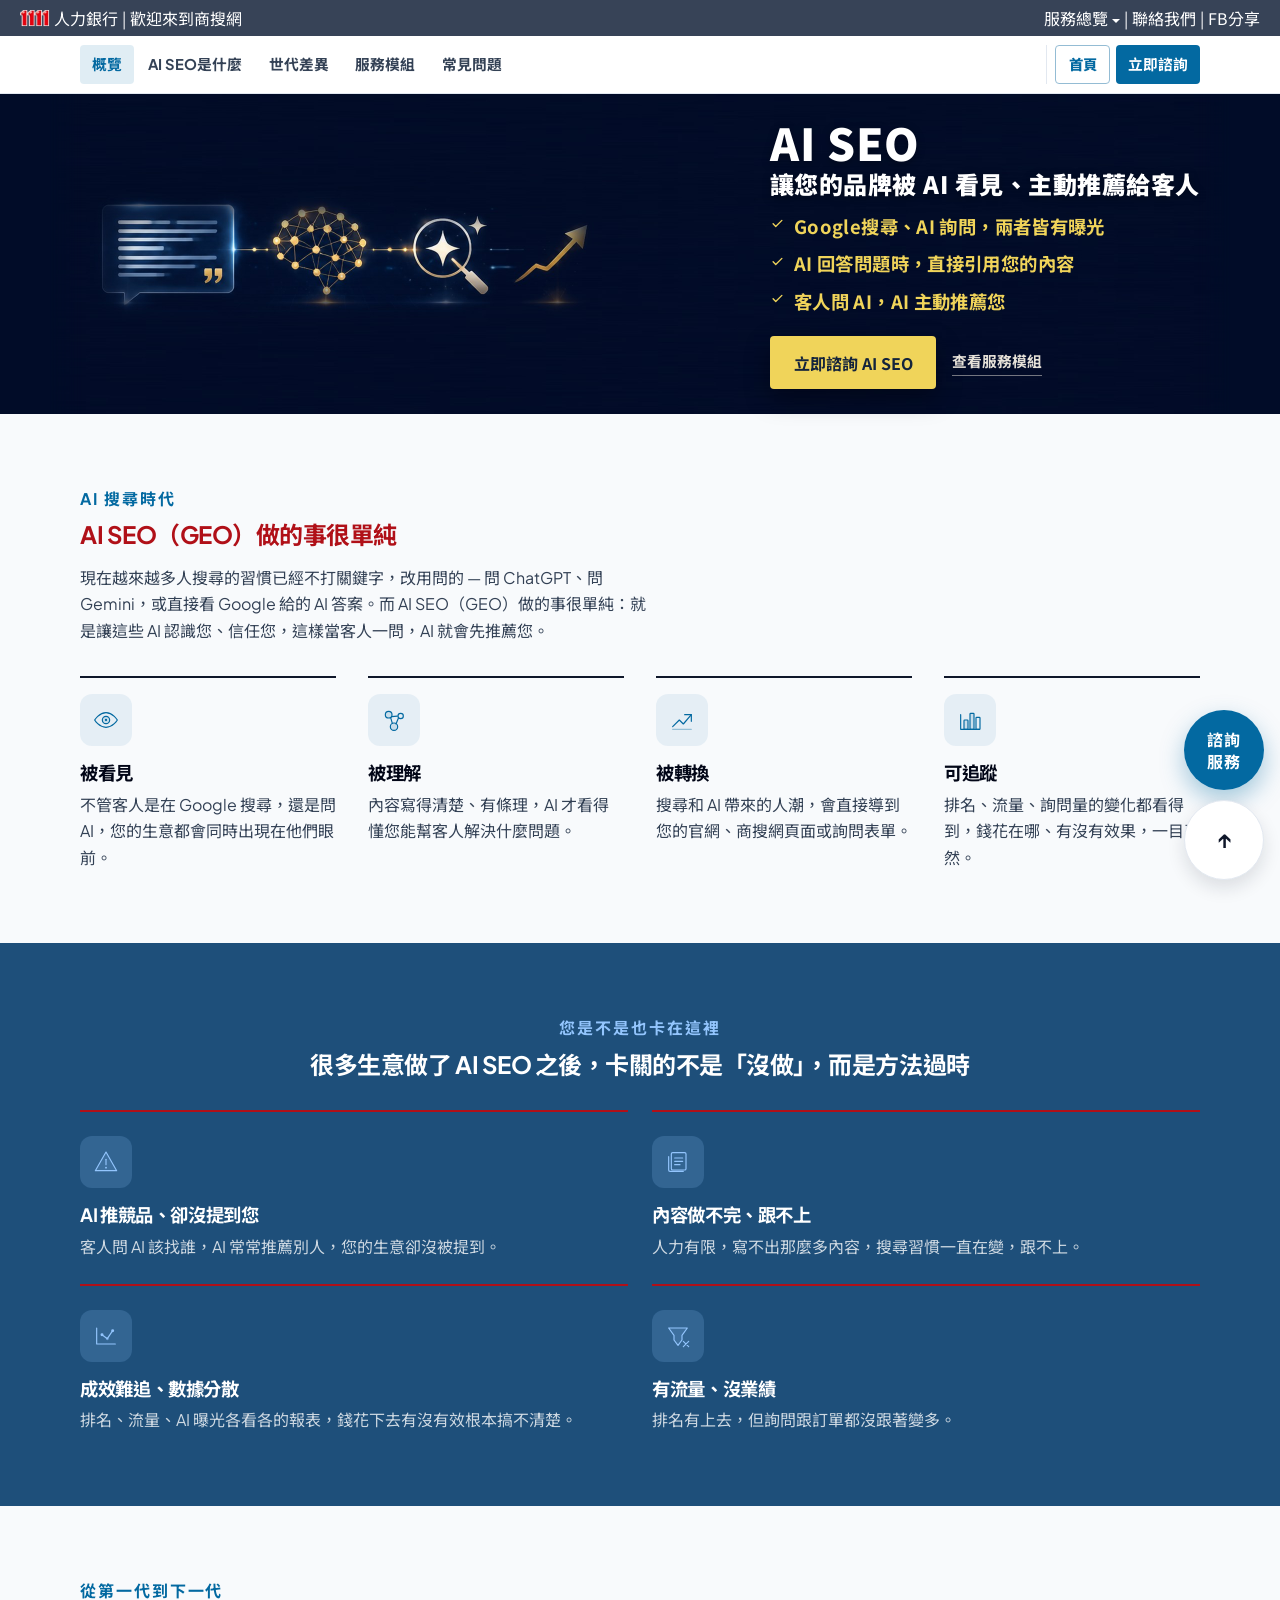
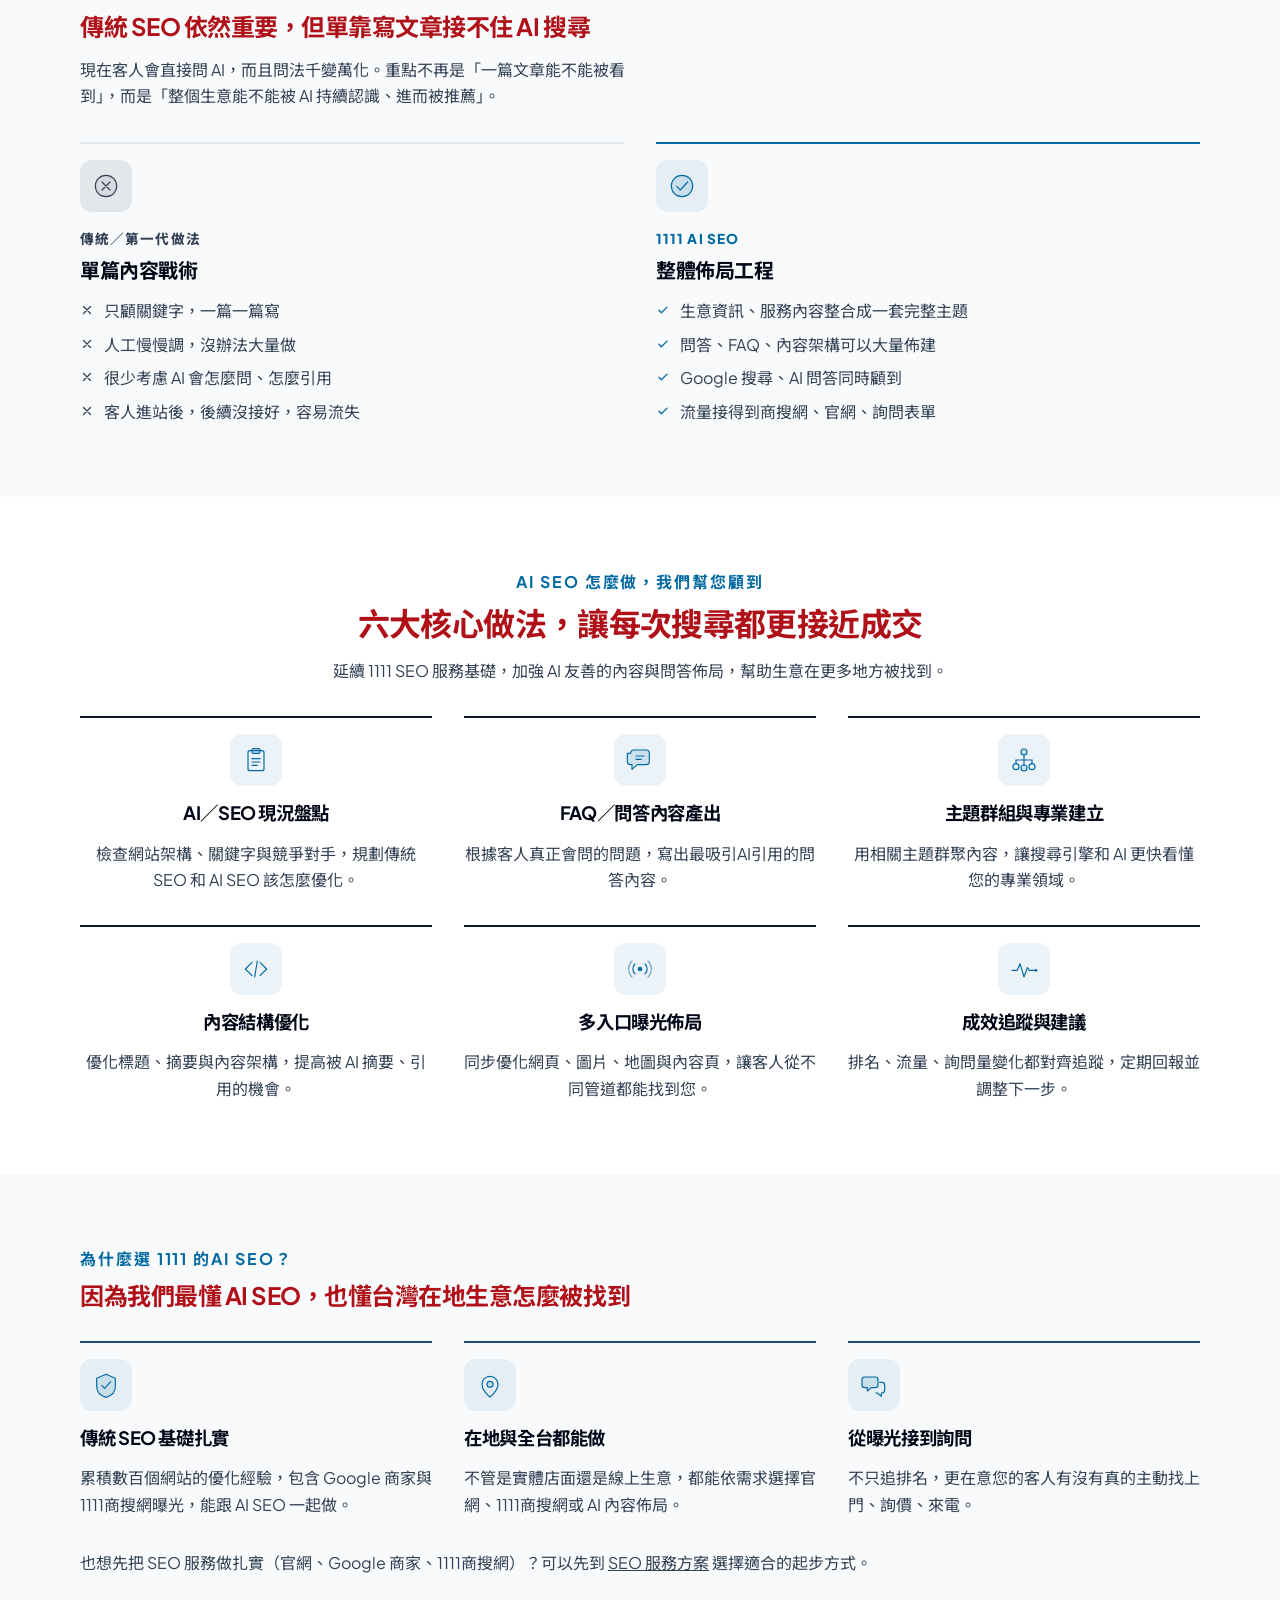
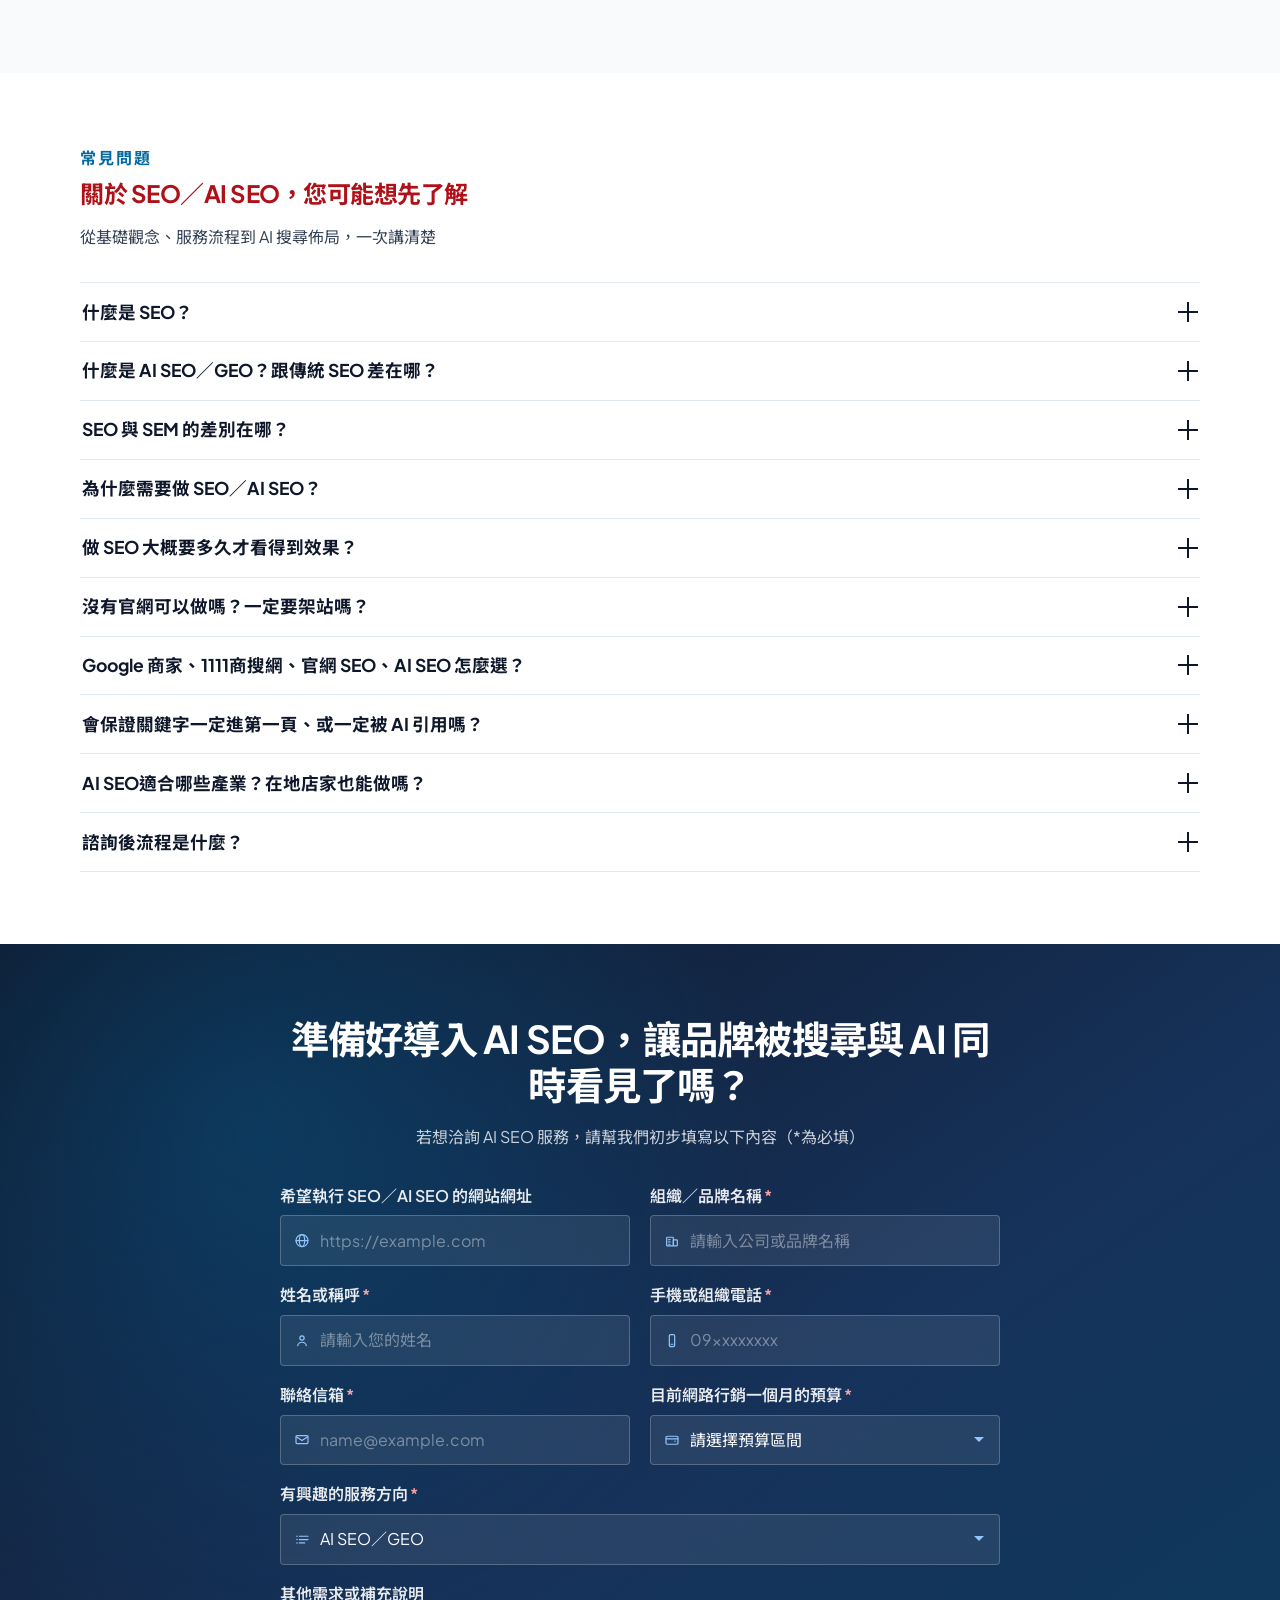
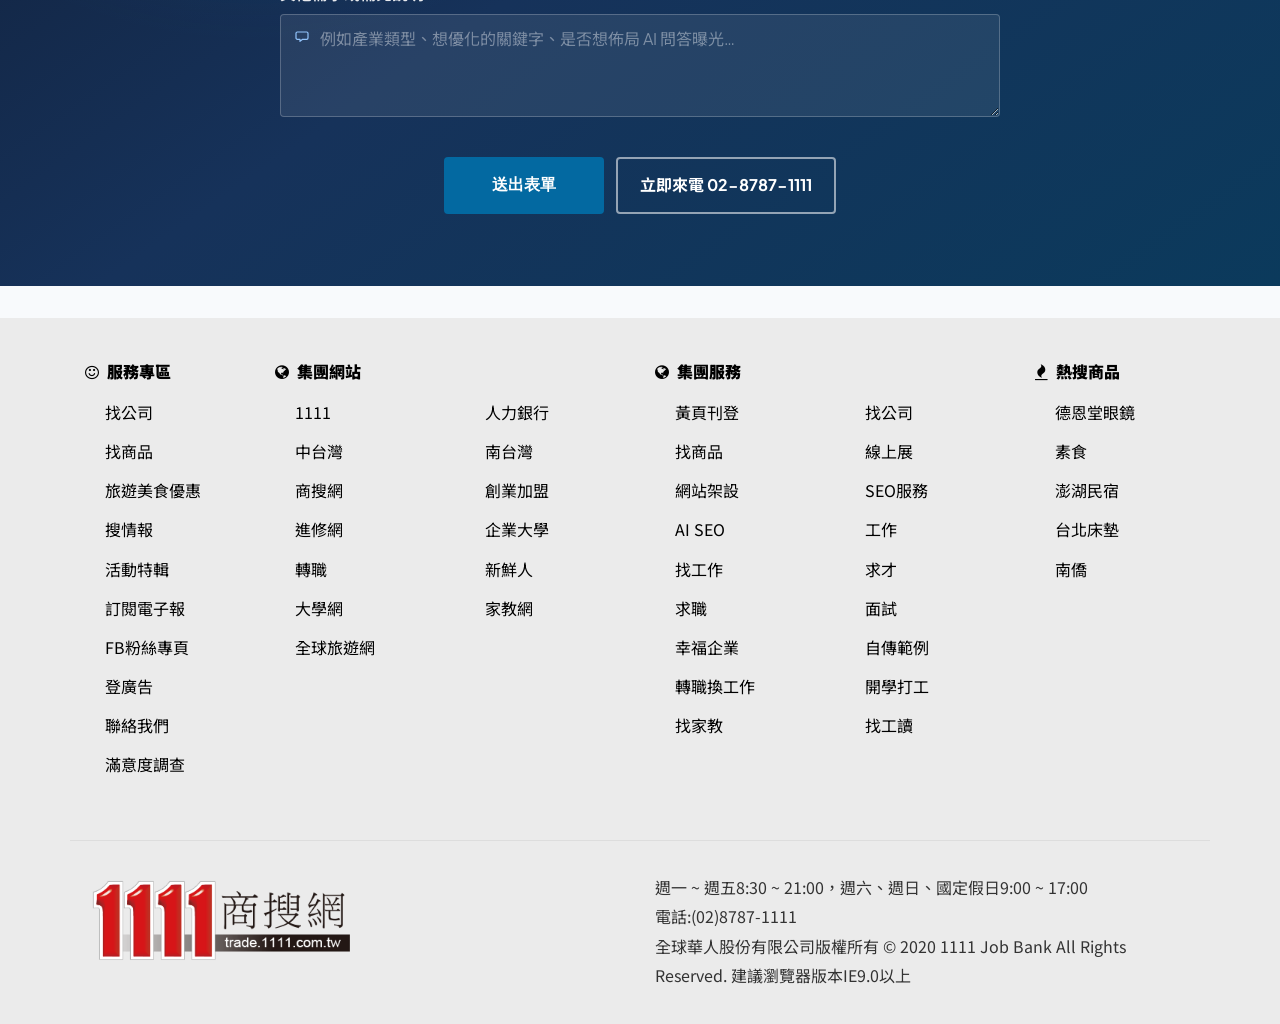
==== commit 9a01b709: "Widen the stats intro so the AI SEO module subtitle stays on one line. Co-authored-by: Cursor <curso" ====
--- a/ai-seo.html
+++ b/ai-seo.html
@@ -33,7 +33,7 @@
   <link href="https://fonts.googleapis.com/css2?family=Noto+Sans+TC:wght@500;700;900&family=Plus+Jakarta+Sans:wght@400;500;600;700;800&display=swap" rel="stylesheet" />
   <link rel="stylesheet" href="https://cdnjs.cloudflare.com/ajax/libs/font-awesome/4.7.0/css/font-awesome.min.css" />
   <link rel="stylesheet" href="https://cdnjs.cloudflare.com/ajax/libs/animate.css/4.1.1/animate.min.css" />
-  <link rel="stylesheet" href="css/styles.css?v=20260820-5" />
+  <link rel="stylesheet" href="css/styles.css?v=20260821-1" />
   <link rel="stylesheet" href="css/1111-chrome.css" />
 
   <script type="application/ld+json">
--- a/css/styles.css
+++ b/css/styles.css
@@ -416,6 +416,12 @@
   margin-inline: auto;
 }
 
+.stats .section__sub {
+  max-width: 50rem;
+  margin-inline: auto;
+  text-wrap: pretty;
+}
+
 .stats__grid {
   display: grid;
   grid-template-columns: repeat(2, minmax(0, 1fr));
